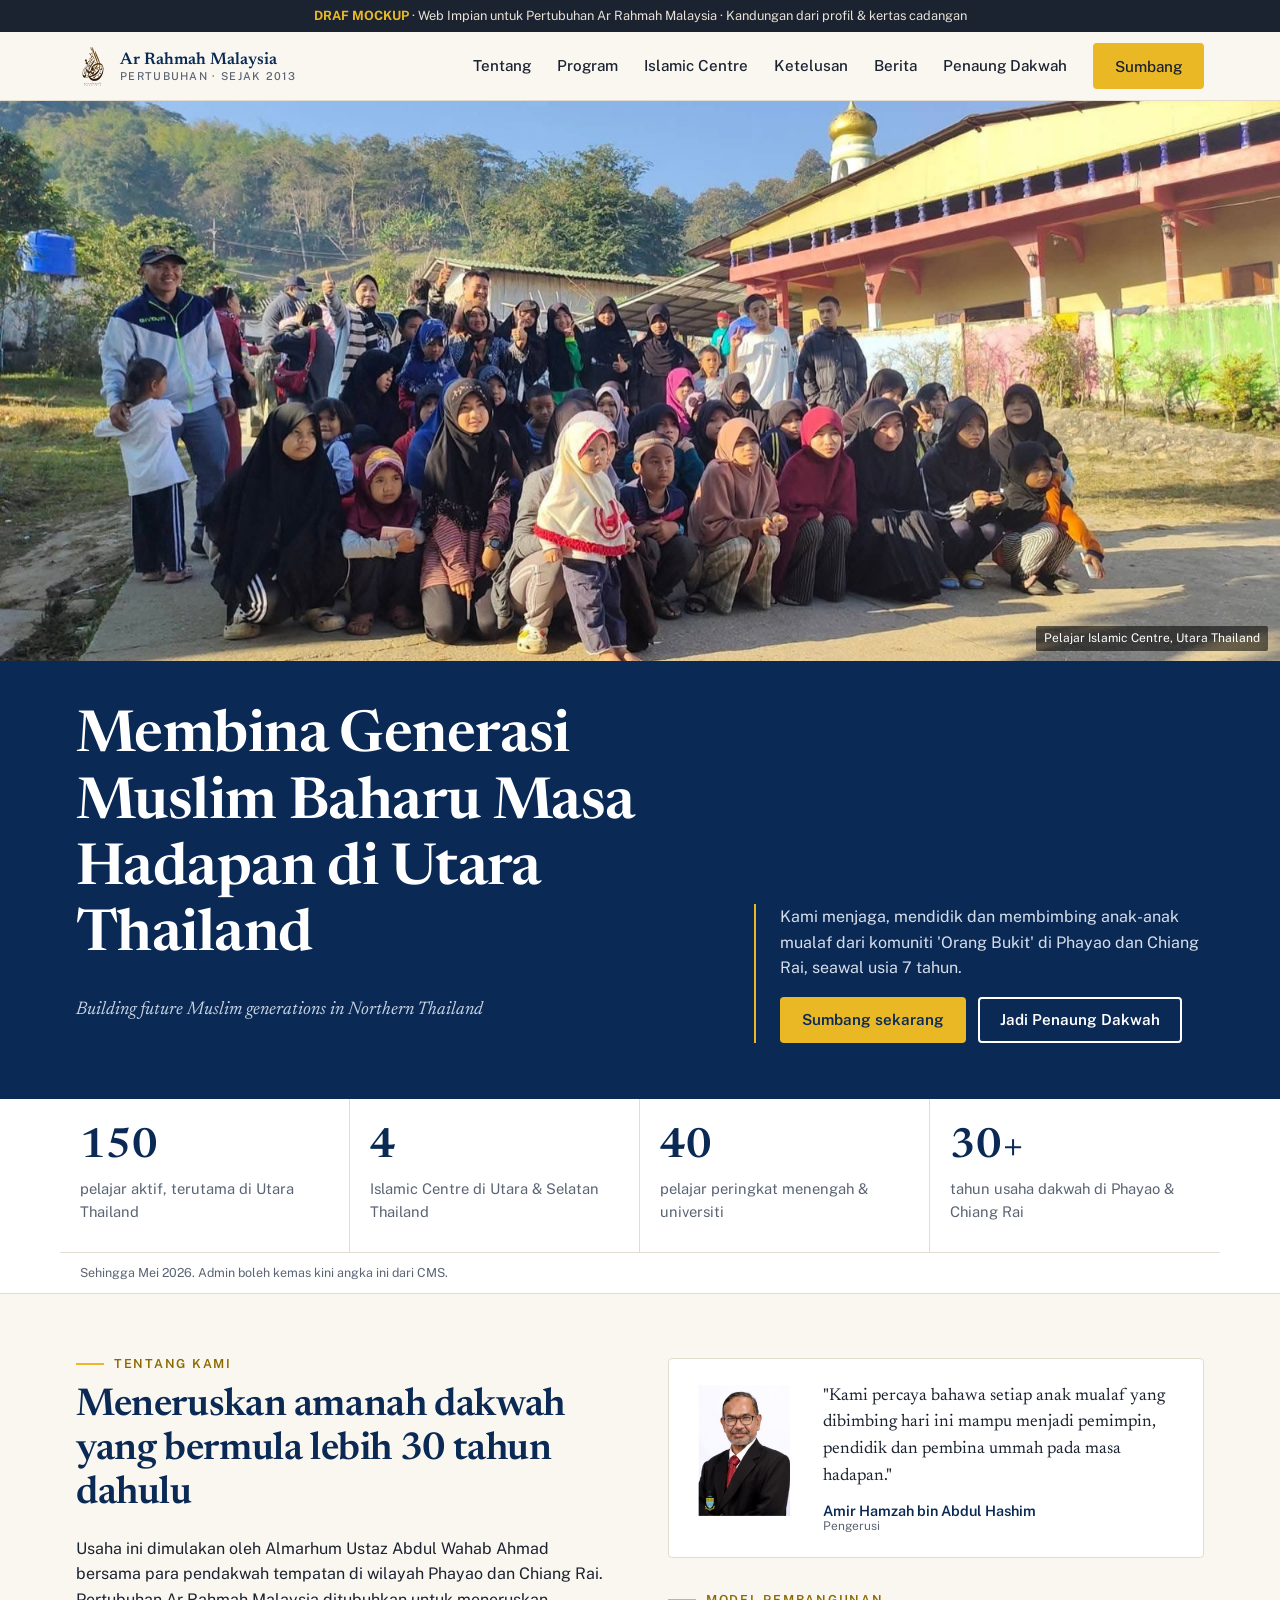
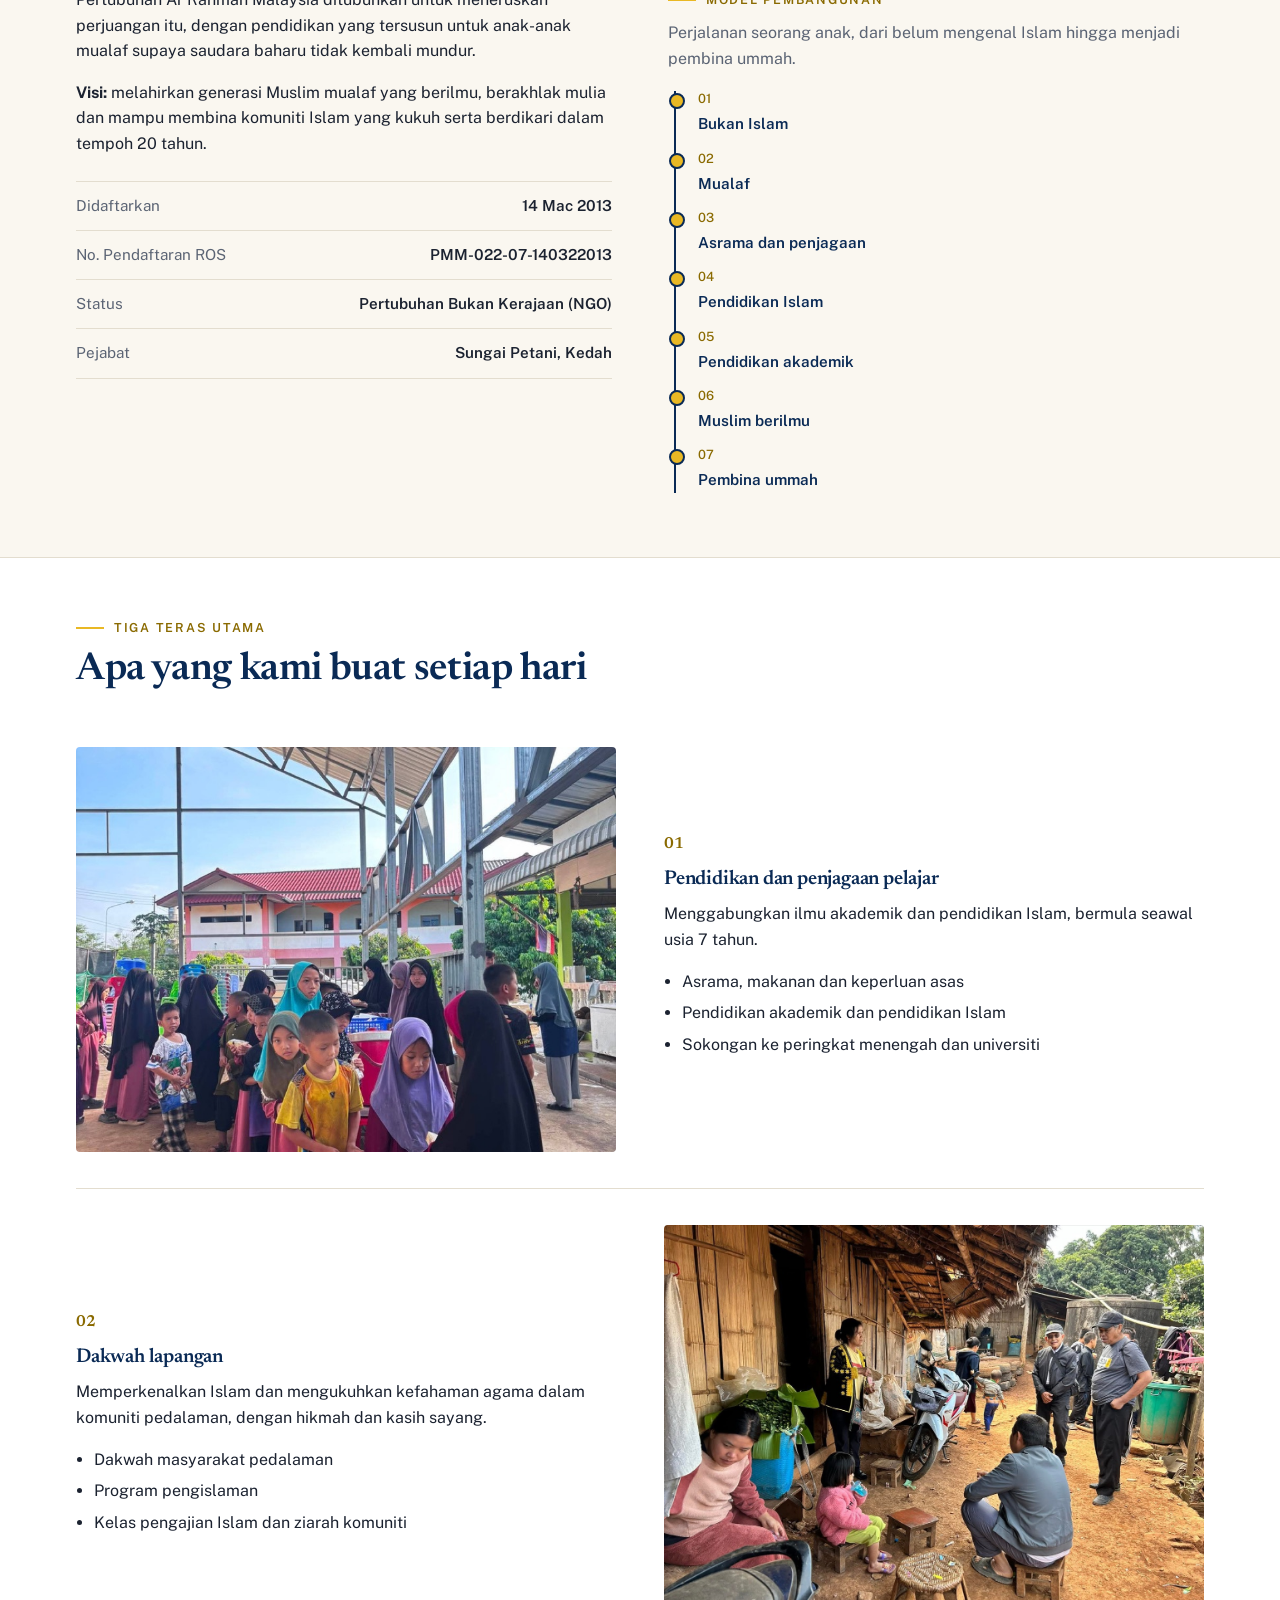
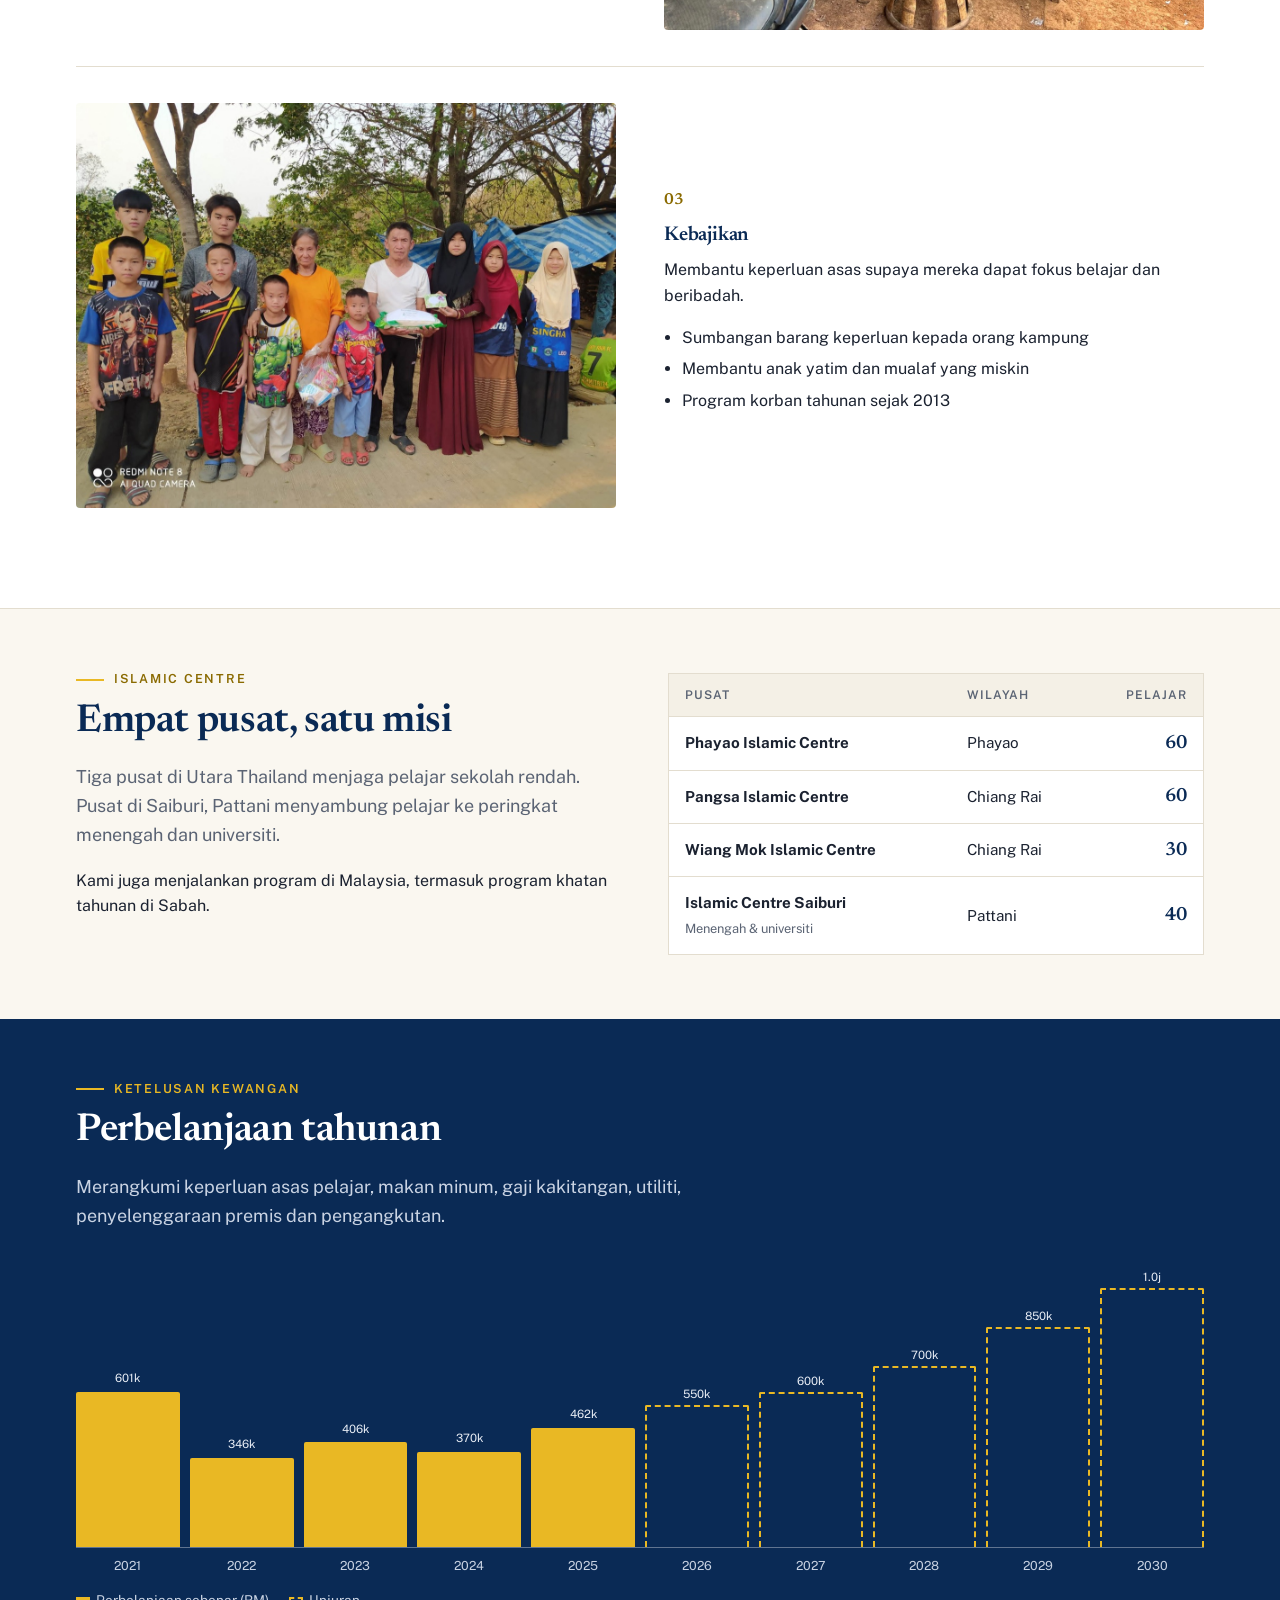
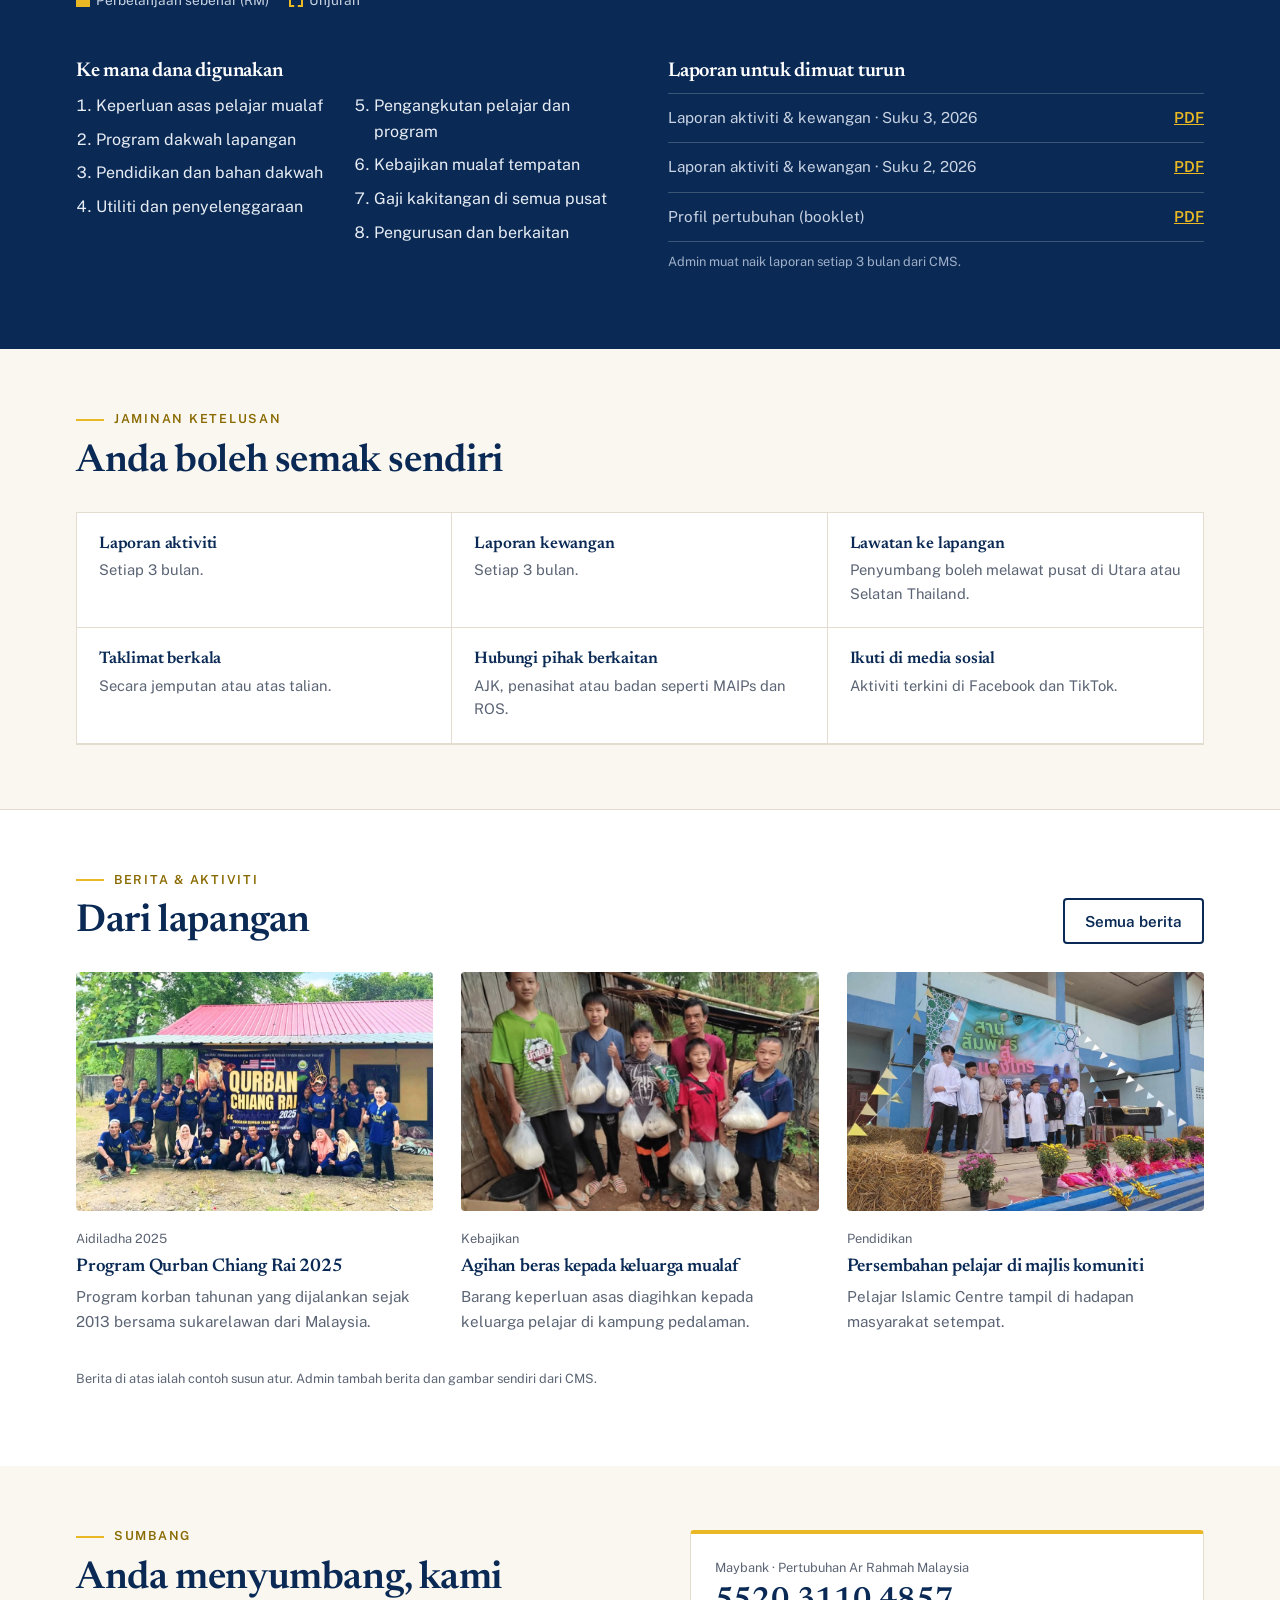
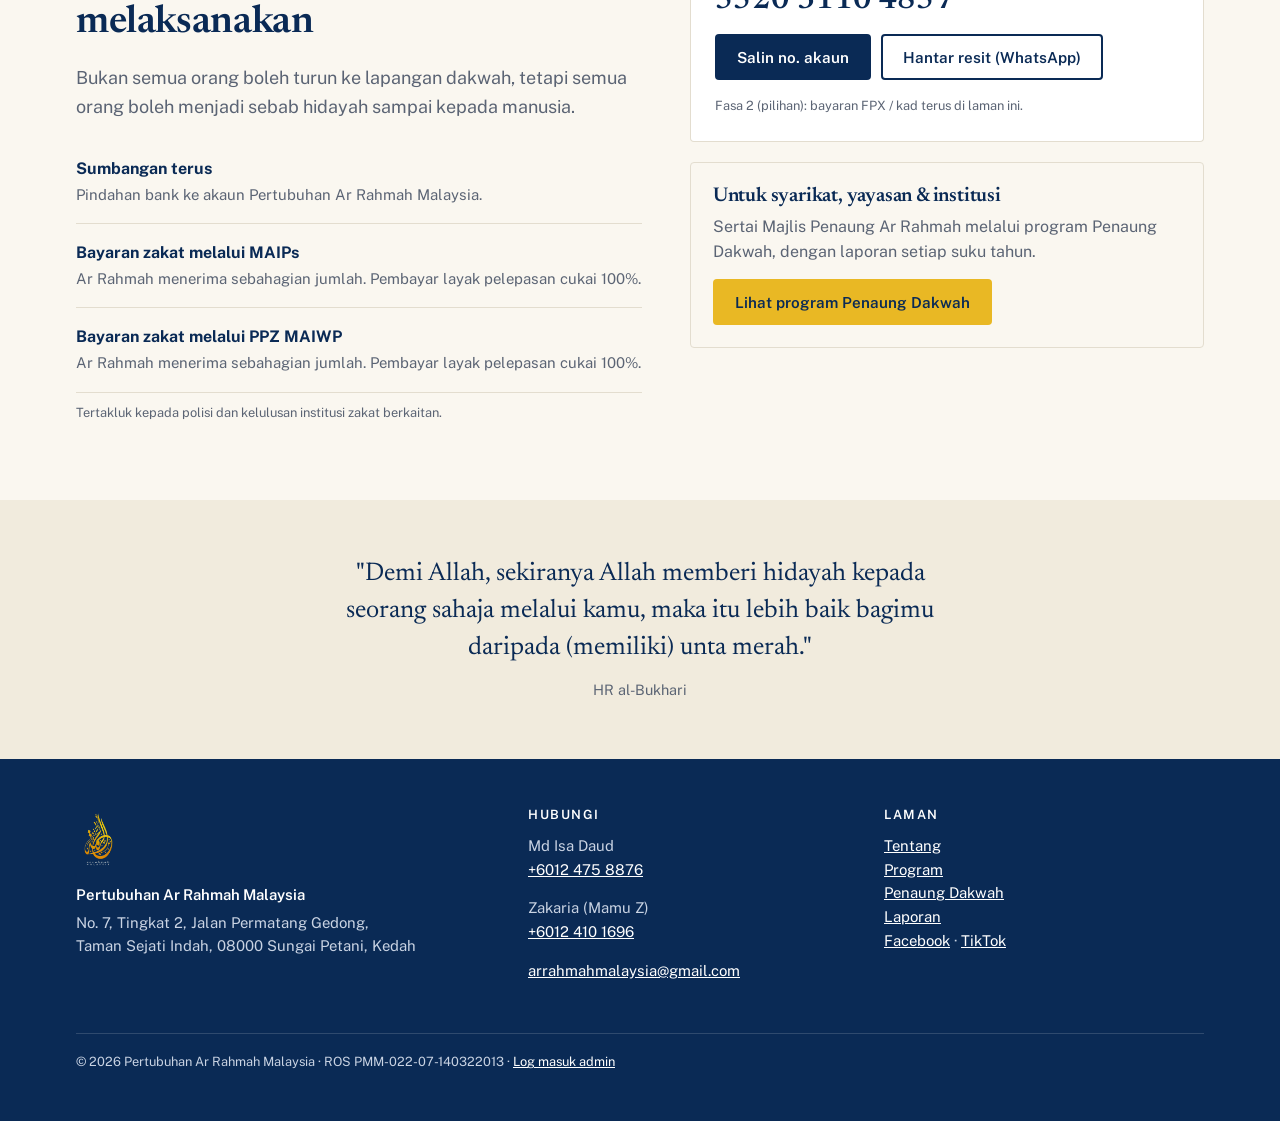
==== index.html @ 0ee7176d "Ar Rahmah Malaysia website mockup: home, Penaung Dakwah, CMS preview Co-Authored-By: Claude Opus 5.5" ====
<!doctype html>
<html lang="ms">
<head>
<meta charset="utf-8">
<meta name="viewport" content="width=device-width, initial-scale=1">
<title>Pertubuhan Ar Rahmah Malaysia</title>
<meta name="description" content="Dakwah, pendidikan dan kebajikan untuk anak-anak mualaf dan masyarakat pedalaman di Utara Thailand sejak 2013.">
<link rel="preconnect" href="https://fonts.googleapis.com">
<link rel="preconnect" href="https://fonts.gstatic.com" crossorigin>
<link href="https://fonts.googleapis.com/css2?family=Newsreader:ital,opsz,wght@0,6..72,400;0,6..72,600;1,6..72,400&family=Public+Sans:wght@400;500;600&display=swap" rel="stylesheet">
<link rel="stylesheet" href="style.css">
</head>
<body>

<div class="mock-bar"><b>DRAF MOCKUP</b> · Web Impian untuk Pertubuhan Ar Rahmah Malaysia · Kandungan dari profil & kertas cadangan</div>

<header class="site-head">
  <div class="wrap">
    <a class="brand" href="index.html">
      <img src="assets/logo.png" alt="Logo Ar Rahmah Malaysia">
      <span>Ar Rahmah Malaysia<small>Pertubuhan · Sejak 2013</small></span>
    </a>
    <button class="menu-btn" aria-expanded="false" aria-controls="nav" aria-label="Buka menu">
      <svg width="22" height="22" viewBox="0 0 24 24" fill="none" stroke="currentColor" stroke-width="2"><path d="M3 6h18M3 12h18M3 18h18"/></svg>
    </button>
    <nav class="nav" id="nav">
      <a href="#tentang">Tentang</a>
      <a href="#program">Program</a>
      <a href="#centre">Islamic Centre</a>
      <a href="#ketelusan">Ketelusan</a>
      <a href="#berita">Berita</a>
      <a href="penaung.html">Penaung Dakwah</a>
      <a class="btn btn-gold" href="#sumbang">Sumbang</a>
    </nav>
  </div>
</header>

<main>
<section class="hero">
  <figure class="hero-img" style="margin:0">
    <img src="assets/hero.jpg" alt="Pelajar dan guru di Islamic Centre Ar Rahmah, Utara Thailand">
    <figcaption>Pelajar Islamic Centre, Utara Thailand</figcaption>
  </figure>
  <div class="wrap hero-body">
    <div>
      <h1>Membina Generasi Muslim Baharu Masa Hadapan di Utara Thailand</h1>
      <p class="tag-en">Building future Muslim generations in Northern Thailand</p>
    </div>
    <div class="hero-side">
      <p>Kami menjaga, mendidik dan membimbing anak-anak mualaf dari komuniti 'Orang Bukit' di Phayao dan Chiang Rai, seawal usia 7 tahun.</p>
      <div class="actions">
        <a class="btn btn-gold" href="#sumbang">Sumbang sekarang</a>
        <a class="btn btn-line" href="penaung.html">Jadi Penaung Dakwah</a>
      </div>
    </div>
  </div>
</section>

<section class="facts" aria-label="Statistik semasa">
  <div class="wrap" style="padding:0">
    <dl>
      <div><dt>150</dt><dd>pelajar aktif, terutama di Utara Thailand</dd></div>
      <div><dt>4</dt><dd>Islamic Centre di Utara & Selatan Thailand</dd></div>
      <div><dt>40</dt><dd>pelajar peringkat menengah & universiti</dd></div>
      <div><dt>30+</dt><dd>tahun usaha dakwah di Phayao & Chiang Rai</dd></div>
    </dl>
    <p class="note">Sehingga Mei 2026. Admin boleh kemas kini angka ini dari CMS.</p>
  </div>
</section>

<section id="tentang">
  <div class="wrap two">
    <div>
      <p class="eyebrow">Tentang kami</p>
      <h2>Meneruskan amanah dakwah yang bermula lebih 30 tahun dahulu</h2>
      <p>Usaha ini dimulakan oleh Almarhum Ustaz Abdul Wahab Ahmad bersama para pendakwah tempatan di wilayah Phayao dan Chiang Rai. Pertubuhan Ar Rahmah Malaysia ditubuhkan untuk meneruskan perjuangan itu, dengan pendidikan yang tersusun untuk anak-anak mualaf supaya saudara baharu tidak kembali mundur.</p>
      <p><b>Visi:</b> melahirkan generasi Muslim mualaf yang berilmu, berakhlak mulia dan mampu membina komuniti Islam yang kukuh serta berdikari dalam tempoh 20 tahun.</p>
      <ul class="meta-list">
        <li><span>Didaftarkan</span><span>14 Mac 2013</span></li>
        <li><span>No. Pendaftaran ROS</span><span>PMM-022-07-140322013</span></li>
        <li><span>Status</span><span>Pertubuhan Bukan Kerajaan (NGO)</span></li>
        <li><span>Pejabat</span><span>Sungai Petani, Kedah</span></li>
      </ul>
    </div>
    <div>
      <div class="chair">
        <img src="assets/pengerusi.jpg" alt="Amir Hamzah bin Abdul Hashim">
        <div>
          <blockquote>"Kami percaya bahawa setiap anak mualaf yang dibimbing hari ini mampu menjadi pemimpin, pendidik dan pembina ummah pada masa hadapan."</blockquote>
          <cite>Amir Hamzah bin Abdul Hashim<small>Pengerusi</small></cite>
        </div>
      </div>
      <p class="eyebrow" style="margin-top:36px">Model pembangunan</p>
      <p style="margin:0;color:var(--muted)">Perjalanan seorang anak, dari belum mengenal Islam hingga menjadi pembina ummah.</p>
      <ol class="steps v">
        <li>Bukan Islam</li>
        <li>Mualaf</li>
        <li>Asrama dan penjagaan</li>
        <li>Pendidikan Islam</li>
        <li>Pendidikan akademik</li>
        <li>Muslim berilmu</li>
        <li>Pembina ummah</li>
      </ol>
    </div>
  </div>
</section>

<section id="program" class="pillars">
  <div class="wrap">
    <p class="eyebrow">Tiga teras utama</p>
    <h2>Apa yang kami buat setiap hari</h2>

    <div class="pillar">
      <div class="pillar-img"><img src="assets/pendidikan.jpg" alt="Pelajar beratur untuk makan di asrama" loading="lazy"></div>
      <div>
        <p class="num">01</p>
        <h3>Pendidikan dan penjagaan pelajar</h3>
        <p>Menggabungkan ilmu akademik dan pendidikan Islam, bermula seawal usia 7 tahun.</p>
        <ul><li>Asrama, makanan dan keperluan asas</li><li>Pendidikan akademik dan pendidikan Islam</li><li>Sokongan ke peringkat menengah dan universiti</li></ul>
      </div>
    </div>

    <div class="pillar">
      <div class="pillar-img"><img src="assets/dakwah.jpg" alt="Pendakwah menziarahi rumah penduduk kampung" loading="lazy"></div>
      <div>
        <p class="num">02</p>
        <h3>Dakwah lapangan</h3>
        <p>Memperkenalkan Islam dan mengukuhkan kefahaman agama dalam komuniti pedalaman, dengan hikmah dan kasih sayang.</p>
        <ul><li>Dakwah masyarakat pedalaman</li><li>Program pengislaman</li><li>Kelas pengajian Islam dan ziarah komuniti</li></ul>
      </div>
    </div>

    <div class="pillar">
      <div class="pillar-img"><img src="assets/kebajikan.jpg" alt="Agihan barang keperluan kepada keluarga mualaf" loading="lazy"></div>
      <div>
        <p class="num">03</p>
        <h3>Kebajikan</h3>
        <p>Membantu keperluan asas supaya mereka dapat fokus belajar dan beribadah.</p>
        <ul><li>Sumbangan barang keperluan kepada orang kampung</li><li>Membantu anak yatim dan mualaf yang miskin</li><li>Program korban tahunan sejak 2013</li></ul>
      </div>
    </div>
  </div>
</section>

<section id="centre">
  <div class="wrap two">
    <div>
      <p class="eyebrow">Islamic Centre</p>
      <h2>Empat pusat, satu misi</h2>
      <p class="lead">Tiga pusat di Utara Thailand menjaga pelajar sekolah rendah. Pusat di Saiburi, Pattani menyambung pelajar ke peringkat menengah dan universiti.</p>
      <p>Kami juga menjalankan program di Malaysia, termasuk program khatan tahunan di Sabah.</p>
    </div>
    <div class="tbl-wrap">
      <table class="tbl">
        <thead><tr><th>Pusat</th><th class="hide-sm">Wilayah</th><th style="text-align:right">Pelajar</th></tr></thead>
        <tbody>
          <tr><td><b>Phayao Islamic Centre</b></td><td class="hide-sm">Phayao</td><td class="n">60</td></tr>
          <tr><td><b>Pangsa Islamic Centre</b></td><td class="hide-sm">Chiang Rai</td><td class="n">60</td></tr>
          <tr><td><b>Wiang Mok Islamic Centre</b></td><td class="hide-sm">Chiang Rai</td><td class="n">30</td></tr>
          <tr><td><b>Islamic Centre Saiburi</b><br><span class="fine">Menengah & universiti</span></td><td class="hide-sm">Pattani</td><td class="n">40</td></tr>
        </tbody>
      </table>
    </div>
  </div>
</section>

<section id="ketelusan" class="spend">
  <div class="wrap">
    <p class="eyebrow">Ketelusan kewangan</p>
    <h2>Perbelanjaan tahunan</h2>
    <p class="lead">Merangkumi keperluan asas pelajar, makan minum, gaji kakitangan, utiliti, penyelenggaraan premis dan pengangkutan.</p>

    <div class="chart" role="img" aria-label="Perbelanjaan 2021 hingga 2025 dan unjuran 2026 hingga 2030">
      <div class="bar" style="height:60.2%"><span>601k</span></div>
      <div class="bar" style="height:34.6%"><span>346k</span></div>
      <div class="bar" style="height:40.6%"><span>406k</span></div>
      <div class="bar" style="height:37%"><span>370k</span></div>
      <div class="bar" style="height:46.2%"><span>462k</span></div>
      <div class="bar proj" style="height:55%"><span>550k</span></div>
      <div class="bar proj" style="height:60%"><span>600k</span></div>
      <div class="bar proj" style="height:70%"><span>700k</span></div>
      <div class="bar proj" style="height:85%"><span>850k</span></div>
      <div class="bar proj" style="height:100%"><span>1.0j</span></div>
    </div>
    <div class="years"><span>2021</span><span>2022</span><span>2023</span><span>2024</span><span>2025</span><span>2026</span><span>2027</span><span>2028</span><span>2029</span><span>2030</span></div>
    <div class="legend"><span><i></i>Perbelanjaan sebenar (RM)</span><span><i class="p"></i>Unjuran</span></div>

    <div class="two" style="margin-top:48px">
      <div>
        <h3>Ke mana dana digunakan</h3>
        <ol class="uses">
          <li>Keperluan asas pelajar mualaf</li>
          <li>Program dakwah lapangan</li>
          <li>Pendidikan dan bahan dakwah</li>
          <li>Utiliti dan penyelenggaraan</li>
          <li>Pengangkutan pelajar dan program</li>
          <li>Kebajikan mualaf tempatan</li>
          <li>Gaji kakitangan di semua pusat</li>
          <li>Pengurusan dan berkaitan</li>
        </ol>
      </div>
      <div>
        <h3>Laporan untuk dimuat turun</h3>
        <ul class="meta-list" style="border-color:rgba(255,255,255,.2);margin-top:8px">
          <li style="border-color:rgba(255,255,255,.2)"><span style="color:#C9D3E3">Laporan aktiviti & kewangan · Suku 3, 2026</span><span><a href="#" style="color:var(--gold)">PDF</a></span></li>
          <li style="border-color:rgba(255,255,255,.2)"><span style="color:#C9D3E3">Laporan aktiviti & kewangan · Suku 2, 2026</span><span><a href="#" style="color:var(--gold)">PDF</a></span></li>
          <li style="border-color:rgba(255,255,255,.2)"><span style="color:#C9D3E3">Profil pertubuhan (booklet)</span><span><a href="#" style="color:var(--gold)">PDF</a></span></li>
        </ul>
        <p class="fine" style="color:#9FB0C8;margin-top:10px">Admin muat naik laporan setiap 3 bulan dari CMS.</p>
      </div>
    </div>
  </div>
</section>

<section>
  <div class="wrap">
    <p class="eyebrow">Jaminan ketelusan</p>
    <h2>Anda boleh semak sendiri</h2>
    <div class="trust">
      <div><h3>Laporan aktiviti</h3><p>Setiap 3 bulan.</p></div>
      <div><h3>Laporan kewangan</h3><p>Setiap 3 bulan.</p></div>
      <div><h3>Lawatan ke lapangan</h3><p>Penyumbang boleh melawat pusat di Utara atau Selatan Thailand.</p></div>
      <div><h3>Taklimat berkala</h3><p>Secara jemputan atau atas talian.</p></div>
      <div><h3>Hubungi pihak berkaitan</h3><p>AJK, penasihat atau badan seperti MAIPs dan ROS.</p></div>
      <div><h3>Ikuti di media sosial</h3><p>Aktiviti terkini di Facebook dan TikTok.</p></div>
    </div>
  </div>
</section>

<section id="berita" style="background:#fff;border-top:1px solid var(--line)">
  <div class="wrap">
    <div class="head-row">
      <div><p class="eyebrow">Berita & aktiviti</p><h2 style="margin:0">Dari lapangan</h2></div>
      <a class="btn btn-line" href="#">Semua berita</a>
    </div>
    <div class="news">
      <article>
        <img src="assets/qurban.jpg" alt="Sukarelawan Program Qurban Chiang Rai 2025" loading="lazy">
        <time>Aidiladha 2025</time>
        <h3><a href="#">Program Qurban Chiang Rai 2025</a></h3>
        <p>Program korban tahunan yang dijalankan sejak 2013 bersama sukarelawan dari Malaysia.</p>
      </article>
      <article>
        <img src="assets/beras.jpg" alt="Pelajar membawa beras sumbangan" loading="lazy">
        <time>Kebajikan</time>
        <h3><a href="#">Agihan beras kepada keluarga mualaf</a></h3>
        <p>Barang keperluan asas diagihkan kepada keluarga pelajar di kampung pedalaman.</p>
      </article>
      <article>
        <img src="assets/majlis.jpg" alt="Pelajar membuat persembahan di majlis" loading="lazy">
        <time>Pendidikan</time>
        <h3><a href="#">Persembahan pelajar di majlis komuniti</a></h3>
        <p>Pelajar Islamic Centre tampil di hadapan masyarakat setempat.</p>
      </article>
    </div>
    <p class="fine" style="margin-top:20px">Berita di atas ialah contoh susun atur. Admin tambah berita dan gambar sendiri dari CMS.</p>
  </div>
</section>

<section id="sumbang">
  <div class="wrap give">
    <div>
      <p class="eyebrow">Sumbang</p>
      <h2>Anda menyumbang, kami melaksanakan</h2>
      <p class="lead">Bukan semua orang boleh turun ke lapangan dakwah, tetapi semua orang boleh menjadi sebab hidayah sampai kepada manusia.</p>
      <ul class="ways">
        <li><b>Sumbangan terus</b><span>Pindahan bank ke akaun Pertubuhan Ar Rahmah Malaysia.</span></li>
        <li><b>Bayaran zakat melalui MAIPs</b><span>Ar Rahmah menerima sebahagian jumlah. Pembayar layak pelepasan cukai 100%.</span></li>
        <li><b>Bayaran zakat melalui PPZ MAIWP</b><span>Ar Rahmah menerima sebahagian jumlah. Pembayar layak pelepasan cukai 100%.</span></li>
      </ul>
      <p class="fine" style="margin-top:10px">Tertakluk kepada polisi dan kelulusan institusi zakat berkaitan.</p>
    </div>
    <div>
      <div class="bank">
        <p class="fine" style="margin:0">Maybank · Pertubuhan Ar Rahmah Malaysia</p>
        <p class="acc" id="acc">5520 3110 4857</p>
        <div class="row">
          <button class="btn btn-navy" type="button" data-copy="552031104857">Salin no. akaun</button>
          <a class="btn btn-line" href="https://wa.me/60124758876?text=Assalamualaikum%2C%20saya%20telah%20menyumbang%20kepada%20Ar%20Rahmah%20Malaysia.">Hantar resit (WhatsApp)</a>
        </div>
        <p class="fine" style="margin:16px 0 0">Fasa 2 (pilihan): bayaran FPX / kad terus di laman ini.</p>
      </div>
      <div style="margin-top:20px;padding:22px;border:1px solid var(--line);border-radius:var(--r)">
        <h3 style="margin-bottom:6px">Untuk syarikat, yayasan & institusi</h3>
        <p style="color:var(--muted);margin-bottom:14px">Sertai Majlis Penaung Ar Rahmah melalui program Penaung Dakwah, dengan laporan setiap suku tahun.</p>
        <a class="btn btn-gold" href="penaung.html">Lihat program Penaung Dakwah</a>
      </div>
    </div>
  </div>
</section>

<section class="quote">
  <div class="wrap">
    <p>"Demi Allah, sekiranya Allah memberi hidayah kepada seorang sahaja melalui kamu, maka itu lebih baik bagimu daripada (memiliki) unta merah."</p>
    <cite>HR al-Bukhari</cite>
  </div>
</section>
</main>

<footer class="foot" id="hubungi">
  <div class="wrap">
    <div class="cols">
      <div>
        <img src="assets/logo-gold.png" alt="Ar Rahmah Malaysia">
        <p style="color:#fff;font-weight:600;margin-bottom:4px">Pertubuhan Ar Rahmah Malaysia</p>
        <p>No. 7, Tingkat 2, Jalan Permatang Gedong,<br>Taman Sejati Indah, 08000 Sungai Petani, Kedah</p>
      </div>
      <div>
        <h4>Hubungi</h4>
        <p>Md Isa Daud<br><a href="tel:+60124758876">+6012 475 8876</a></p>
        <p>Zakaria (Mamu Z)<br><a href="tel:+60124101696">+6012 410 1696</a></p>
        <p><a href="mailto:arrahmahmalaysia@gmail.com">arrahmahmalaysia@gmail.com</a></p>
      </div>
      <div>
        <h4>Laman</h4>
        <p><a href="#tentang">Tentang</a><br><a href="#program">Program</a><br><a href="penaung.html">Penaung Dakwah</a><br><a href="#ketelusan">Laporan</a><br><a href="#">Facebook</a> · <a href="#">TikTok</a></p>
      </div>
    </div>
    <div class="base">© 2026 Pertubuhan Ar Rahmah Malaysia · ROS PMM-022-07-140322013 · <a href="admin.html">Log masuk admin</a></div>
  </div>
</footer>

<div class="give-bar">
  <a class="btn btn-gold" href="#sumbang">Sumbang</a>
  <a class="btn btn-line" style="color:#fff" href="penaung.html">Penaung Dakwah</a>
</div>
<div class="toast" role="status" aria-live="polite"></div>

<script src="site.js"></script>
</body>
</html>
---- style.css ----
:root{
  --navy:#0A2A55; --navy-2:#123A6E; --ink:#1B2230; --muted:#5B6474;
  --gold:#E9B824; --gold-ink:#8A6A00; --paper:#FAF7F0; --white:#fff;
  --line:#E3DDCF; --line-2:#D2CABA; --ok:#1F7A4D; --err:#B3261E;
  --serif:"Newsreader",Georgia,serif; --sans:"Public Sans",system-ui,sans-serif;
  --r:4px; --wrap:1160px;
}
*{box-sizing:border-box}
html{scroll-behavior:smooth;-webkit-text-size-adjust:100%}
body{margin:0;background:var(--paper);color:var(--ink);font:400 16px/1.6 var(--sans)}
img{max-width:100%;display:block}
a{color:var(--navy)}
h1,h2,h3{font-family:var(--serif);font-weight:600;line-height:1.15;color:var(--navy);margin:0 0 .5em;letter-spacing:-.01em}
h1{font-size:clamp(2rem,6vw,3.6rem)}
h2{font-size:clamp(1.6rem,4vw,2.4rem)}
h3{font-size:1.25rem}
p{margin:0 0 1em}
.wrap{max-width:var(--wrap);margin:0 auto;padding:0 16px}
.eyebrow{font:600 .78rem/1 var(--sans);letter-spacing:.14em;text-transform:uppercase;color:var(--gold-ink);margin:0 0 14px;display:flex;align-items:center;gap:10px}
.eyebrow::before{content:"";width:28px;height:2px;background:var(--gold)}
.lead{font-size:1.125rem;color:var(--muted);max-width:60ch}
section{padding:64px 0}
.mock-bar{background:var(--ink);color:#E8E3D6;font-size:.8rem;text-align:center;padding:6px 16px}
.mock-bar b{color:var(--gold)}

/* buttons */
.btn{display:inline-flex;align-items:center;justify-content:center;gap:8px;min-height:46px;padding:0 20px;border-radius:var(--r);font:600 .95rem var(--sans);text-decoration:none;border:2px solid transparent;cursor:pointer;transition:background .15s,color .15s}
.btn-gold{background:var(--gold);color:var(--navy)}
.btn-gold:hover{background:#D9A913}
.btn-navy{background:var(--navy);color:#fff}
.btn-navy:hover{background:var(--navy-2)}
.btn-line{border-color:currentColor;color:var(--navy);background:transparent}
.btn-line:hover{background:rgba(10,42,85,.06)}
.btn:focus-visible,a:focus-visible,button:focus-visible,input:focus-visible,select:focus-visible,textarea:focus-visible{outline:3px solid var(--gold);outline-offset:2px}

/* header */
.site-head{position:sticky;top:0;z-index:50;background:rgba(250,247,240,.97);border-bottom:1px solid var(--line)}
.site-head .wrap{display:flex;align-items:center;justify-content:space-between;height:68px}
.brand{display:flex;align-items:center;gap:10px;text-decoration:none;color:var(--navy)}
.brand img{height:48px;width:auto}
.brand span{font:600 1.05rem/1.1 var(--serif)}
.brand small{display:block;font:500 .68rem var(--sans);letter-spacing:.12em;text-transform:uppercase;color:var(--muted)}
.nav{display:flex;align-items:center;gap:26px}
.nav a{text-decoration:none;font-weight:500;font-size:.95rem;color:var(--ink)}
.nav a:hover,.nav a[aria-current]{color:var(--navy);text-decoration:underline;text-decoration-color:var(--gold);text-decoration-thickness:2px;text-underline-offset:6px}
.menu-btn{display:none;background:none;border:1px solid var(--line-2);border-radius:var(--r);width:46px;height:46px;cursor:pointer;color:var(--navy)}
@media (max-width:920px){
  .menu-btn{display:inline-grid;place-items:center}
  .nav{display:none;position:absolute;top:68px;left:0;right:0;background:var(--paper);border-bottom:1px solid var(--line);flex-direction:column;align-items:stretch;gap:0;padding:8px 16px 16px}
  .nav.open{display:flex}
  .nav a{padding:13px 0;border-bottom:1px solid var(--line)}
  .nav .btn{margin-top:12px}
}

/* hero */
.hero{padding:0;background:var(--navy);color:#fff}
.hero-img{position:relative;aspect-ratio:16/7;min-height:260px;overflow:hidden}
.hero-img img{width:100%;height:100%;object-fit:cover;object-position:center 40%}
.hero-img figcaption{position:absolute;right:12px;bottom:10px;font-size:.75rem;background:rgba(0,0,0,.55);padding:3px 8px;border-radius:2px}
.hero-body{display:grid;grid-template-columns:1.4fr 1fr;gap:48px;padding:44px 16px 56px}
.hero h1{color:#fff}
.hero .tag-en{font-family:var(--serif);font-style:italic;color:#C9D3E3;font-size:1.15rem;margin-top:-4px}
.hero-side{border-left:2px solid var(--gold);padding-left:24px;align-self:end}
.hero-side p{color:#D6DEEA}
.hero .btn-line{color:#fff}
.hero .btn-line:hover{background:rgba(255,255,255,.08)}
.actions{display:flex;flex-wrap:wrap;gap:12px}
@media (max-width:820px){.hero-body{grid-template-columns:1fr;gap:24px;padding-top:32px}.hero-side{padding-left:16px}}

/* facts */
.facts{padding:0;background:#fff;border-bottom:1px solid var(--line)}
.facts dl{display:grid;grid-template-columns:repeat(4,1fr);margin:0}
.facts div{padding:28px 20px;border-right:1px solid var(--line)}
.facts div:last-child{border-right:0}
.facts dt{font:600 2.6rem/1 var(--serif);color:var(--navy)}
.facts dd{margin:8px 0 0;color:var(--muted);font-size:.92rem}
.facts .note{font-size:.78rem;color:var(--muted);padding:10px 20px;border-top:1px solid var(--line);margin:0}
@media (max-width:720px){.facts dl{grid-template-columns:1fr 1fr}.facts div:nth-child(2){border-right:0}.facts div:nth-child(-n+2){border-bottom:1px solid var(--line)}}

/* about */
.two{display:grid;grid-template-columns:1fr 1fr;gap:56px;align-items:start}
@media (max-width:820px){.two{grid-template-columns:1fr;gap:32px}}
.chair{display:grid;grid-template-columns:110px 1fr;gap:20px;background:#fff;border:1px solid var(--line);padding:24px;border-radius:var(--r)}
.chair img{width:110px;height:136px;object-fit:cover;object-position:top;border-radius:2px}
.chair blockquote{margin:0;font:400 1.08rem/1.55 var(--serif);color:var(--ink)}
.chair cite{display:block;margin-top:12px;font:600 .9rem var(--sans);font-style:normal;color:var(--navy)}
.chair cite small{display:block;font-weight:400;color:var(--muted)}
.meta-list{list-style:none;padding:0;margin:24px 0 0;border-top:1px solid var(--line)}
.meta-list li{display:flex;justify-content:space-between;gap:16px;padding:12px 0;border-bottom:1px solid var(--line);font-size:.95rem}
.meta-list span:first-child{color:var(--muted)}
.meta-list span:last-child{font-weight:600;text-align:right}

/* pillars */
.pillars{background:#fff;border-top:1px solid var(--line);border-bottom:1px solid var(--line)}
.pillar{display:grid;grid-template-columns:1fr 1fr;gap:48px;align-items:center;padding:36px 0;border-bottom:1px solid var(--line)}
.pillar:last-child{border-bottom:0}
.pillar:nth-child(even) .pillar-img{order:2}
.pillar-img img{width:100%;aspect-ratio:4/3;object-fit:cover;border-radius:var(--r)}
.pillar .num{font:600 1rem var(--serif);color:var(--gold-ink)}
.pillar ul{padding-left:18px;margin:0}
.pillar li{margin-bottom:6px}
@media (max-width:820px){.pillar{grid-template-columns:1fr;gap:20px}.pillar:nth-child(even) .pillar-img{order:0}}

/* centres table */
.tbl{width:100%;border-collapse:collapse;background:#fff;border:1px solid var(--line);font-size:.95rem}
.tbl th,.tbl td{text-align:left;padding:14px 16px;border-bottom:1px solid var(--line)}
.tbl th{font:600 .75rem var(--sans);letter-spacing:.08em;text-transform:uppercase;color:var(--muted);background:#F4F0E6}
.tbl td.n{font:600 1.2rem var(--serif);color:var(--navy);text-align:right}
.tbl tfoot td{font-weight:600;background:#F4F0E6}
.tbl-wrap{overflow-x:auto}
@media (max-width:560px){.tbl .hide-sm{display:none}}

/* model steps */
.steps{list-style:none;padding:0;margin:32px 0 0;display:grid;grid-template-columns:repeat(7,1fr);counter-reset:s;border-top:2px solid var(--navy)}
.steps li{counter-increment:s;padding:16px 12px 0 0;font-weight:600;color:var(--navy);font-size:.95rem;position:relative}
.steps li::before{content:counter(s,decimal-leading-zero);display:block;font:500 .8rem var(--sans);color:var(--gold-ink);margin-bottom:6px}
.steps li::after{content:"";position:absolute;top:-7px;left:0;width:12px;height:12px;background:var(--gold);border:2px solid var(--navy);border-radius:50%}
@media (max-width:820px){.steps{grid-template-columns:1fr;border-top:0;border-left:2px solid var(--navy);margin-left:6px}.steps li{padding:0 0 18px 22px}.steps li::after{top:2px;left:-7px}}

.steps.v{grid-template-columns:1fr;border-top:0;border-left:2px solid var(--navy);margin:20px 0 0 6px}
.steps.v li{padding:0 0 14px 22px}
.steps.v li:last-child{padding-bottom:0}
.steps.v li::after{top:2px;left:-7px}

/* spending chart */
.spend{background:var(--navy);color:#fff}
.spend h2,.spend h3{color:#fff}
.spend .lead{color:#C9D3E3}
.spend .eyebrow{color:var(--gold)}
.chart{display:grid;grid-template-columns:repeat(10,1fr);align-items:end;gap:10px;height:290px;margin-top:28px;border-bottom:1px solid rgba(255,255,255,.35);padding-top:30px}
.bar{position:relative;background:var(--gold);border-radius:2px 2px 0 0;min-height:4px}
.bar.proj{background:transparent;border:2px dashed var(--gold);border-bottom:0}
.bar span{position:absolute;bottom:100%;left:50%;transform:translateX(-50%);font-size:.72rem;white-space:nowrap;padding-bottom:4px;color:#E8EDF5}
.years{display:grid;grid-template-columns:repeat(10,1fr);gap:10px;font-size:.78rem;color:#C9D3E3;padding-top:8px;text-align:center}
.legend{display:flex;gap:20px;font-size:.85rem;color:#C9D3E3;margin-top:14px;flex-wrap:wrap}
.legend i{display:inline-block;width:14px;height:10px;background:var(--gold);margin-right:6px;vertical-align:middle}
.legend i.p{background:none;border:2px dashed var(--gold)}
.uses{columns:2;gap:40px;padding-left:20px;margin:0;color:#E8EDF5}
.uses li{margin-bottom:8px;break-inside:avoid}
@media (max-width:640px){.chart{gap:5px;height:220px}.years{gap:5px;font-size:.68rem}.bar span{display:none}.uses{columns:1}}

/* trust */
.trust{display:grid;grid-template-columns:repeat(3,1fr);gap:0;border:1px solid var(--line);background:#fff;margin-top:28px}
.trust div{padding:22px;border-right:1px solid var(--line);border-bottom:1px solid var(--line)}
.trust div:nth-child(3n){border-right:0}
.trust h3{font-size:1.05rem;margin-bottom:4px}
.trust p{margin:0;color:var(--muted);font-size:.92rem}
@media (max-width:760px){.trust{grid-template-columns:1fr}.trust div{border-right:0}}

/* news */
.news{display:grid;grid-template-columns:repeat(3,1fr);gap:28px;margin-top:28px}
.news article img{aspect-ratio:3/2;object-fit:cover;width:100%;border-radius:var(--r);margin-bottom:14px}
.news time{font-size:.8rem;color:var(--muted)}
.news h3{margin:6px 0 8px;font-size:1.15rem}
.news h3 a{text-decoration:none;color:var(--navy)}
.news h3 a:hover{text-decoration:underline}
.news p{color:var(--muted);font-size:.95rem}
.head-row{display:flex;justify-content:space-between;align-items:end;gap:16px;flex-wrap:wrap}
@media (max-width:820px){.news{grid-template-columns:1fr}}

/* donate */
.give{display:grid;grid-template-columns:1.1fr 1fr;gap:48px}
.bank{background:#fff;border:1px solid var(--line);border-top:4px solid var(--gold);padding:24px;border-radius:var(--r)}
.bank .acc{font:600 1.9rem/1.1 var(--serif);color:var(--navy);letter-spacing:.02em;margin:6px 0 4px}
.bank .row{display:flex;gap:10px;flex-wrap:wrap;margin-top:16px}
.ways{list-style:none;padding:0;margin:0}
.ways li{padding:16px 0;border-bottom:1px solid var(--line)}
.ways b{display:block;color:var(--navy)}
.ways span{color:var(--muted);font-size:.93rem}
.fine{font-size:.8rem;color:var(--muted)}
@media (max-width:820px){.give{grid-template-columns:1fr;gap:28px}}

/* quote band */
.quote{background:#F1EBDD;text-align:center;padding:56px 0}
.quote p{font:400 clamp(1.2rem,3vw,1.6rem)/1.45 var(--serif);color:var(--navy);max-width:42ch;margin:0 auto 10px}
.quote cite{font-style:normal;color:var(--muted);font-size:.9rem}

/* footer */
.foot{background:var(--navy);color:#C9D3E3;padding:48px 0 96px;font-size:.93rem}
.foot .cols{display:grid;grid-template-columns:1.3fr 1fr 1fr;gap:36px}
.foot h4{color:#fff;font:600 .8rem var(--sans);letter-spacing:.12em;text-transform:uppercase;margin:0 0 12px}
.foot a{color:#fff}
.foot img{height:64px;width:auto;margin-bottom:12px}
.foot .base{border-top:1px solid rgba(255,255,255,.15);margin-top:36px;padding-top:18px;font-size:.8rem}
@media (max-width:760px){.foot .cols{grid-template-columns:1fr}}
@media (min-width:921px){.foot{padding-bottom:48px}}

/* sticky give bar mobile */
.give-bar{position:fixed;left:0;right:0;bottom:0;z-index:40;background:var(--navy);padding:10px 16px;display:none;gap:10px;border-top:2px solid var(--gold)}
.give-bar .btn{flex:1}
@media (max-width:920px){.give-bar{display:flex}}

/* forms */
.form{display:grid;gap:16px}
.form .grid2{display:grid;grid-template-columns:1fr 1fr;gap:16px}
@media (max-width:640px){.form .grid2{grid-template-columns:1fr}}
label{display:block;font-weight:600;font-size:.9rem;margin-bottom:6px;color:var(--ink)}
input,select,textarea{width:100%;min-height:46px;font:400 16px var(--sans);padding:10px 12px;border:1px solid var(--line-2);border-radius:var(--r);background:#fff;color:var(--ink)}
textarea{min-height:110px;resize:vertical}
.err{color:var(--err);font-size:.85rem;margin-top:4px;display:none}
.invalid input,.invalid select{border-color:var(--err)}
.invalid .err{display:block}
.done{display:none;background:#EAF4EE;border:1px solid #B9DCC7;color:var(--ok);padding:18px;border-radius:var(--r)}
.done.show{display:block}

.toast{position:fixed;left:50%;bottom:84px;transform:translateX(-50%);background:var(--ink);color:#fff;padding:10px 16px;border-radius:var(--r);font-size:.9rem;opacity:0;pointer-events:none;transition:opacity .2s;z-index:60}
.toast.show{opacity:1}
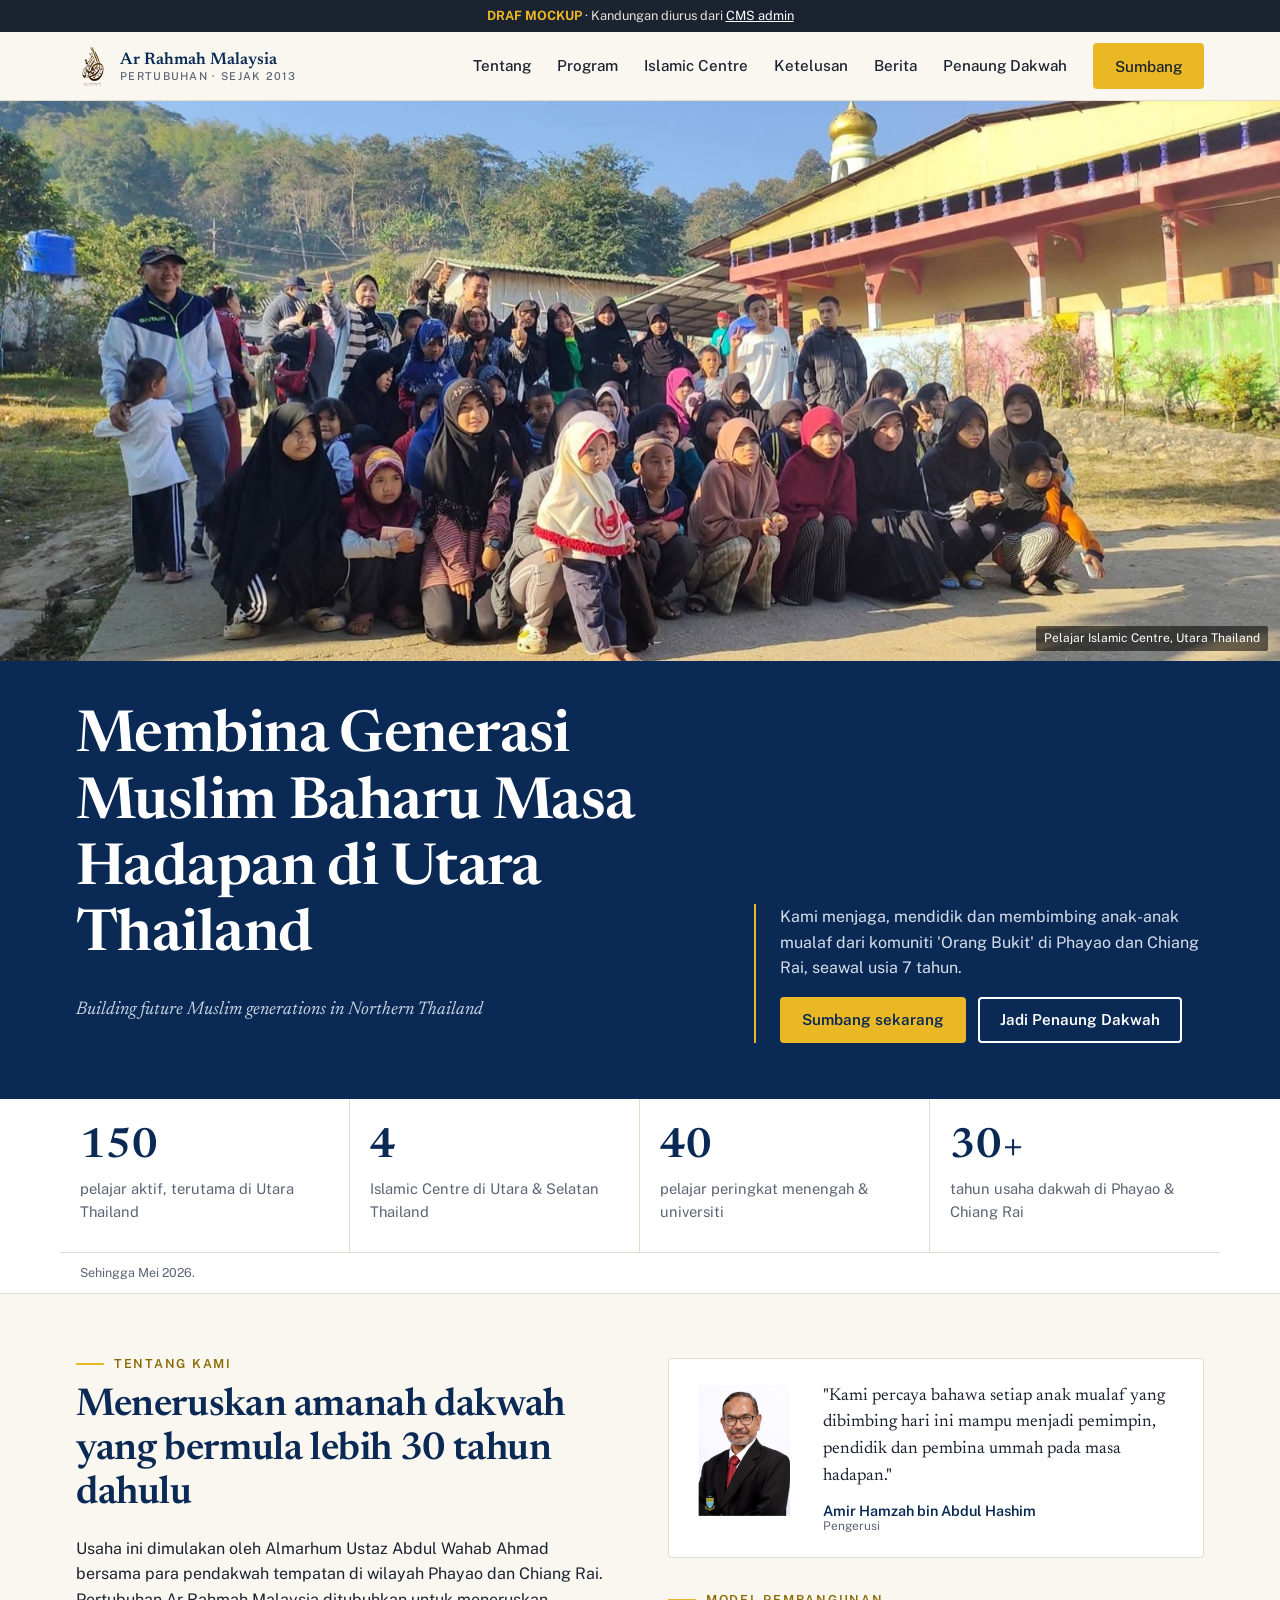
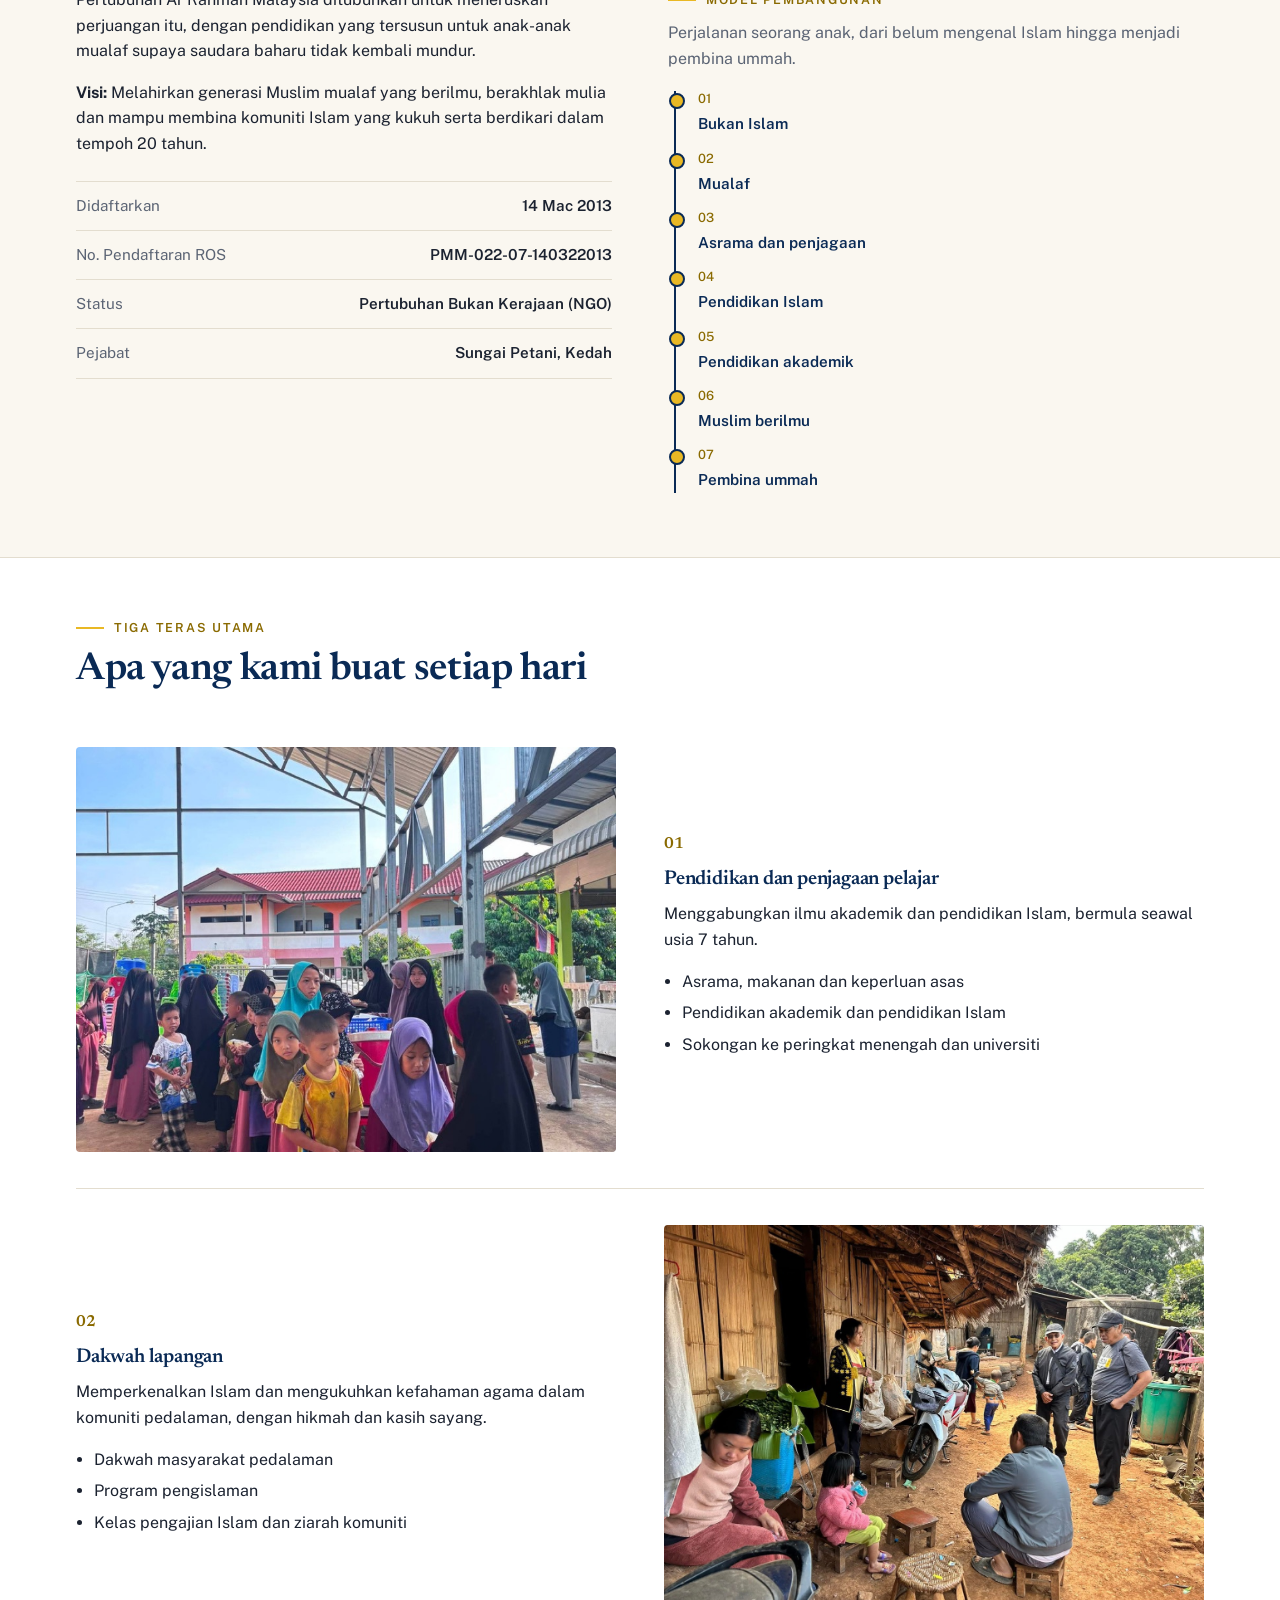
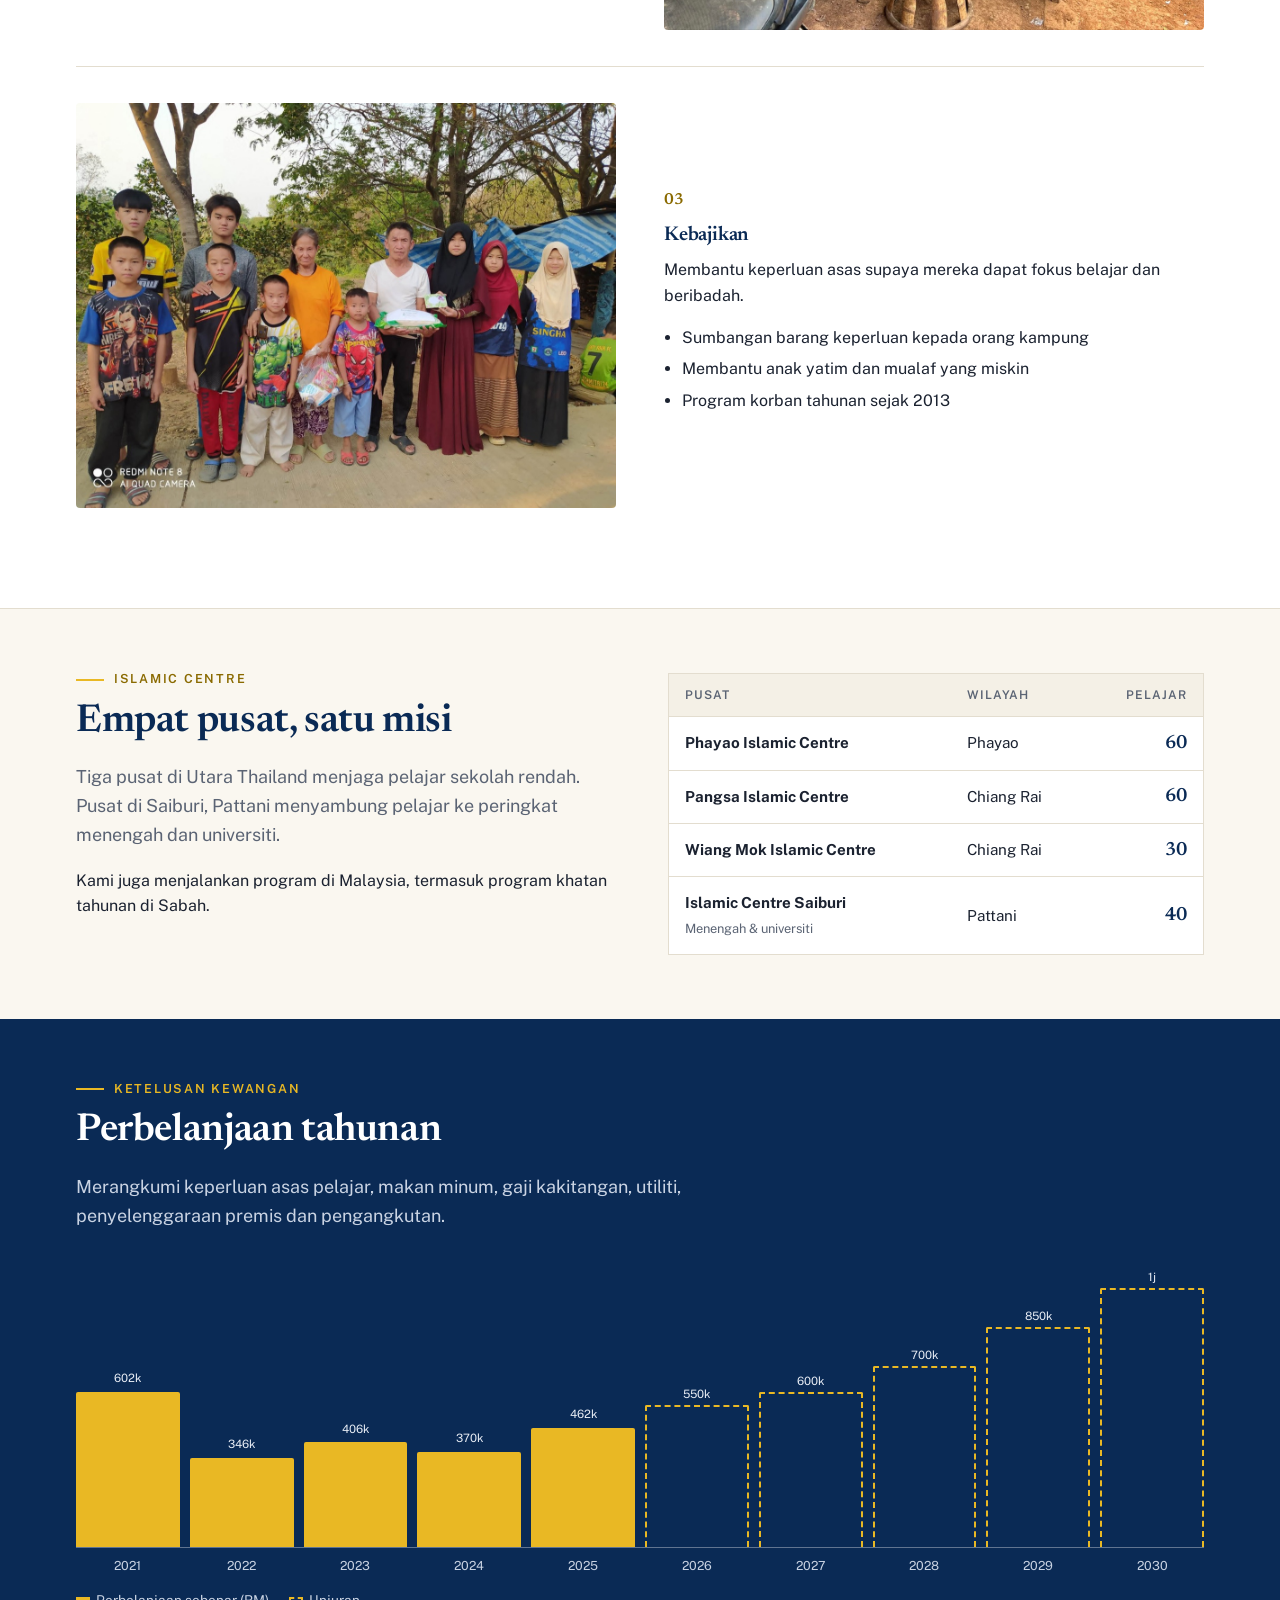
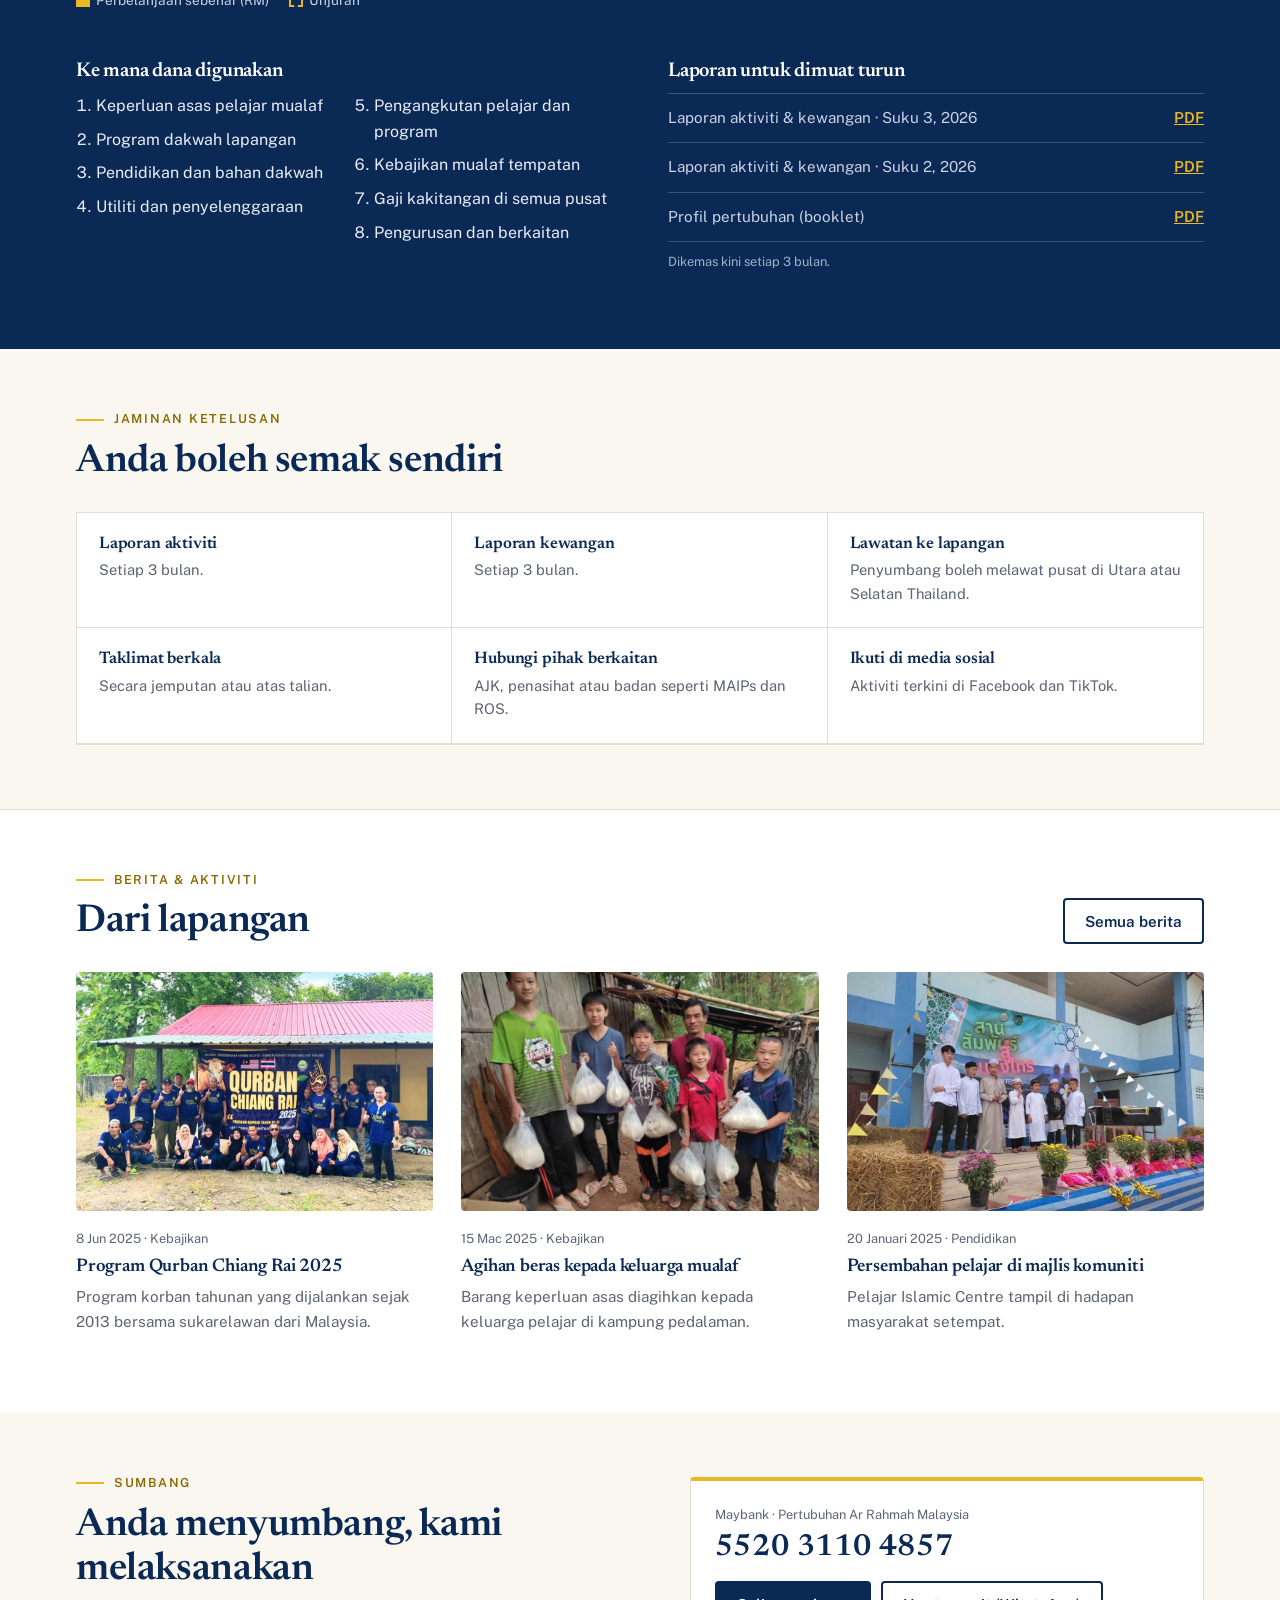
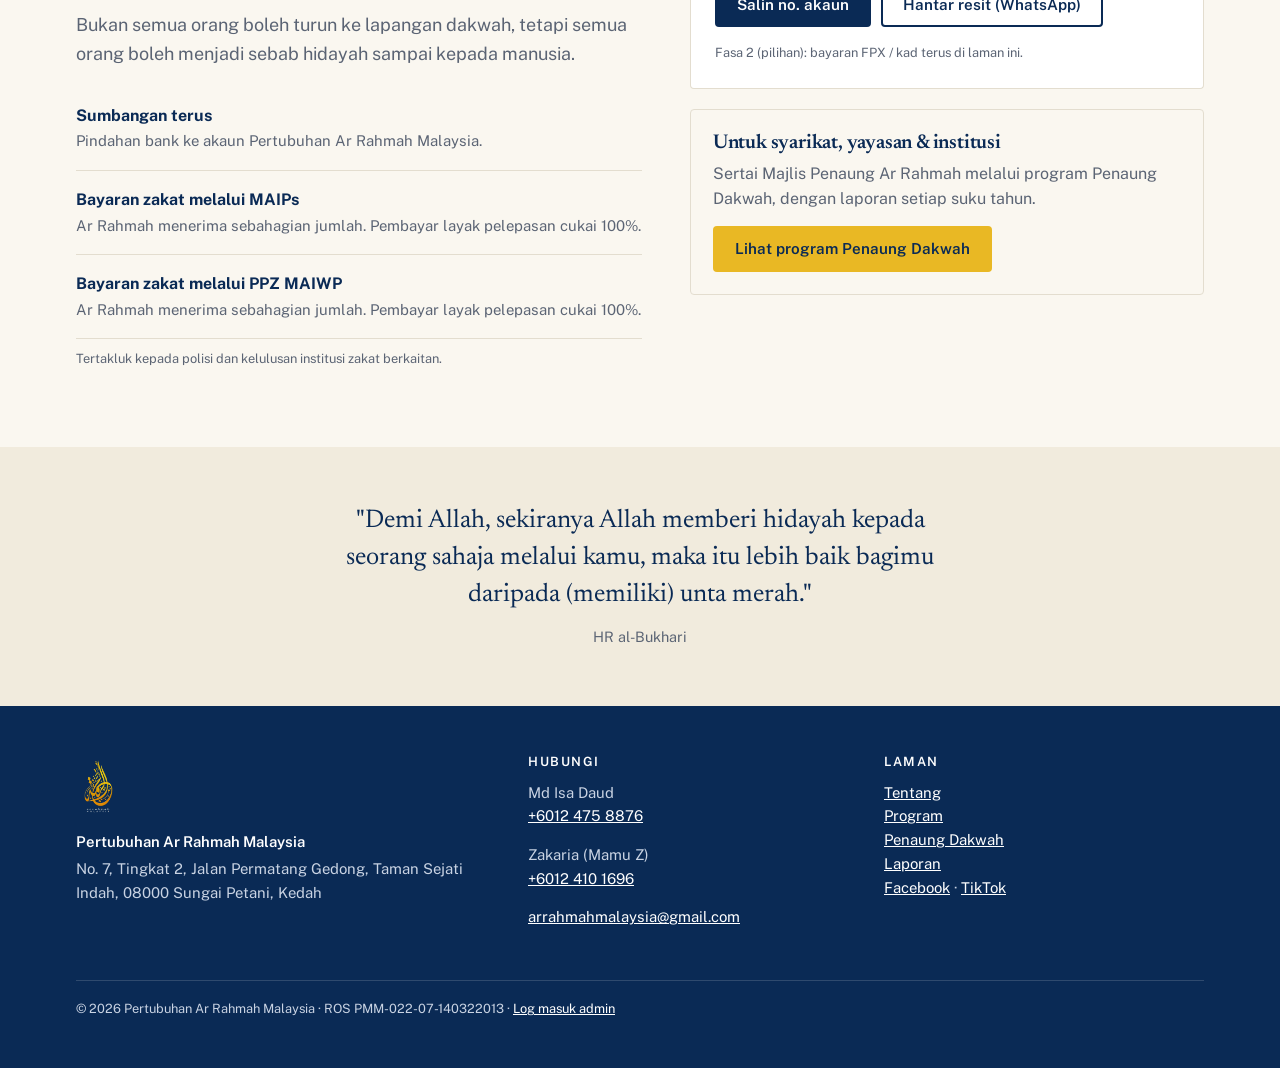
==== commit 2696891c: "Turn admin into a working static CMS - Content (homepage, stats, spending, centres, news, reports, t" ====
--- a/index.html
+++ b/index.html
@@ -12,7 +12,7 @@
 </head>
 <body>
 
-<div class="mock-bar"><b>DRAF MOCKUP</b> · Web Impian untuk Pertubuhan Ar Rahmah Malaysia · Kandungan dari profil & kertas cadangan</div>
+<div class="mock-bar"><b>DRAF MOCKUP</b> · Kandungan diurus dari <a href="admin.html" style="color:#fff">CMS admin</a></div>
 
 <header class="site-head">
   <div class="wrap">
@@ -28,7 +28,7 @@
       <a href="#program">Program</a>
       <a href="#centre">Islamic Centre</a>
       <a href="#ketelusan">Ketelusan</a>
-      <a href="#berita">Berita</a>
+      <a href="berita.html">Berita</a>
       <a href="penaung.html">Penaung Dakwah</a>
       <a class="btn btn-gold" href="#sumbang">Sumbang</a>
     </nav>
@@ -38,16 +38,16 @@
 <main>
 <section class="hero">
   <figure class="hero-img" style="margin:0">
-    <img src="assets/hero.jpg" alt="Pelajar dan guru di Islamic Centre Ar Rahmah, Utara Thailand">
+    <img src="assets/hero.jpg" data-src="site.hero_image" alt="Pelajar dan guru di Islamic Centre Ar Rahmah, Utara Thailand">
     <figcaption>Pelajar Islamic Centre, Utara Thailand</figcaption>
   </figure>
   <div class="wrap hero-body">
     <div>
-      <h1>Membina Generasi Muslim Baharu Masa Hadapan di Utara Thailand</h1>
-      <p class="tag-en">Building future Muslim generations in Northern Thailand</p>
+      <h1 data-t="site.hero_title">Membina Generasi Muslim Baharu Masa Hadapan di Utara Thailand</h1>
+      <p class="tag-en" data-t="site.tagline_en">Building future Muslim generations in Northern Thailand</p>
     </div>
     <div class="hero-side">
-      <p>Kami menjaga, mendidik dan membimbing anak-anak mualaf dari komuniti 'Orang Bukit' di Phayao dan Chiang Rai, seawal usia 7 tahun.</p>
+      <p data-t="site.hero_text">Kami menjaga, mendidik dan membimbing anak-anak mualaf dari komuniti 'Orang Bukit' di Phayao dan Chiang Rai, seawal usia 7 tahun.</p>
       <div class="actions">
         <a class="btn btn-gold" href="#sumbang">Sumbang sekarang</a>
         <a class="btn btn-line" href="penaung.html">Jadi Penaung Dakwah</a>
@@ -59,12 +59,12 @@
 <section class="facts" aria-label="Statistik semasa">
   <div class="wrap" style="padding:0">
     <dl>
-      <div><dt>150</dt><dd>pelajar aktif, terutama di Utara Thailand</dd></div>
-      <div><dt>4</dt><dd>Islamic Centre di Utara & Selatan Thailand</dd></div>
-      <div><dt>40</dt><dd>pelajar peringkat menengah & universiti</dd></div>
-      <div><dt>30+</dt><dd>tahun usaha dakwah di Phayao & Chiang Rai</dd></div>
+      <div><dt data-t="stats.students">150</dt><dd>pelajar aktif, terutama di Utara Thailand</dd></div>
+      <div><dt data-t="stats.centres">4</dt><dd>Islamic Centre di Utara & Selatan Thailand</dd></div>
+      <div><dt data-t="stats.uni">40</dt><dd>pelajar peringkat menengah & universiti</dd></div>
+      <div><dt data-t="stats.years">30+</dt><dd>tahun usaha dakwah di Phayao & Chiang Rai</dd></div>
     </dl>
-    <p class="note">Sehingga Mei 2026. Admin boleh kemas kini angka ini dari CMS.</p>
+    <p class="note">Sehingga <span data-t="stats.asof">Mei 2026</span>.</p>
   </div>
 </section>
 
@@ -72,22 +72,22 @@
   <div class="wrap two">
     <div>
       <p class="eyebrow">Tentang kami</p>
-      <h2>Meneruskan amanah dakwah yang bermula lebih 30 tahun dahulu</h2>
-      <p>Usaha ini dimulakan oleh Almarhum Ustaz Abdul Wahab Ahmad bersama para pendakwah tempatan di wilayah Phayao dan Chiang Rai. Pertubuhan Ar Rahmah Malaysia ditubuhkan untuk meneruskan perjuangan itu, dengan pendidikan yang tersusun untuk anak-anak mualaf supaya saudara baharu tidak kembali mundur.</p>
-      <p><b>Visi:</b> melahirkan generasi Muslim mualaf yang berilmu, berakhlak mulia dan mampu membina komuniti Islam yang kukuh serta berdikari dalam tempoh 20 tahun.</p>
+      <h2 data-t="site.about_title">Meneruskan amanah dakwah yang bermula lebih 30 tahun dahulu</h2>
+      <p data-t="site.about_text">Usaha ini dimulakan oleh Almarhum Ustaz Abdul Wahab Ahmad bersama para pendakwah tempatan di wilayah Phayao dan Chiang Rai. Pertubuhan Ar Rahmah Malaysia ditubuhkan untuk meneruskan perjuangan itu, dengan pendidikan yang tersusun untuk anak-anak mualaf supaya saudara baharu tidak kembali mundur.</p>
+      <p><b>Visi:</b> <span data-t="site.visi">Melahirkan generasi Muslim mualaf yang berilmu, berakhlak mulia dan mampu membina komuniti Islam yang kukuh serta berdikari dalam tempoh 20 tahun.</span></p>
       <ul class="meta-list">
-        <li><span>Didaftarkan</span><span>14 Mac 2013</span></li>
-        <li><span>No. Pendaftaran ROS</span><span>PMM-022-07-140322013</span></li>
+        <li><span>Didaftarkan</span><span data-t="site.founded">14 Mac 2013</span></li>
+        <li><span>No. Pendaftaran ROS</span><span data-t="site.ros">PMM-022-07-140322013</span></li>
         <li><span>Status</span><span>Pertubuhan Bukan Kerajaan (NGO)</span></li>
-        <li><span>Pejabat</span><span>Sungai Petani, Kedah</span></li>
+        <li><span>Pejabat</span><span data-t="site.office">Sungai Petani, Kedah</span></li>
       </ul>
     </div>
     <div>
       <div class="chair">
         <img src="assets/pengerusi.jpg" alt="Amir Hamzah bin Abdul Hashim">
         <div>
-          <blockquote>"Kami percaya bahawa setiap anak mualaf yang dibimbing hari ini mampu menjadi pemimpin, pendidik dan pembina ummah pada masa hadapan."</blockquote>
-          <cite>Amir Hamzah bin Abdul Hashim<small>Pengerusi</small></cite>
+          <blockquote>"<span data-t="site.chair_quote">Kami percaya bahawa setiap anak mualaf yang dibimbing hari ini mampu menjadi pemimpin, pendidik dan pembina ummah pada masa hadapan.</span>"</blockquote>
+          <cite><span data-t="site.chair_name">Amir Hamzah bin Abdul Hashim</span><small data-t="site.chair_role">Pengerusi</small></cite>
         </div>
       </div>
       <p class="eyebrow" style="margin-top:36px">Model pembangunan</p>
@@ -153,12 +153,7 @@
     <div class="tbl-wrap">
       <table class="tbl">
         <thead><tr><th>Pusat</th><th class="hide-sm">Wilayah</th><th style="text-align:right">Pelajar</th></tr></thead>
-        <tbody>
-          <tr><td><b>Phayao Islamic Centre</b></td><td class="hide-sm">Phayao</td><td class="n">60</td></tr>
-          <tr><td><b>Pangsa Islamic Centre</b></td><td class="hide-sm">Chiang Rai</td><td class="n">60</td></tr>
-          <tr><td><b>Wiang Mok Islamic Centre</b></td><td class="hide-sm">Chiang Rai</td><td class="n">30</td></tr>
-          <tr><td><b>Islamic Centre Saiburi</b><br><span class="fine">Menengah & universiti</span></td><td class="hide-sm">Pattani</td><td class="n">40</td></tr>
-        </tbody>
+        <tbody id="centres-body"></tbody>
       </table>
     </div>
   </div>
@@ -170,19 +165,8 @@
     <h2>Perbelanjaan tahunan</h2>
     <p class="lead">Merangkumi keperluan asas pelajar, makan minum, gaji kakitangan, utiliti, penyelenggaraan premis dan pengangkutan.</p>
 
-    <div class="chart" role="img" aria-label="Perbelanjaan 2021 hingga 2025 dan unjuran 2026 hingga 2030">
-      <div class="bar" style="height:60.2%"><span>601k</span></div>
-      <div class="bar" style="height:34.6%"><span>346k</span></div>
-      <div class="bar" style="height:40.6%"><span>406k</span></div>
-      <div class="bar" style="height:37%"><span>370k</span></div>
-      <div class="bar" style="height:46.2%"><span>462k</span></div>
-      <div class="bar proj" style="height:55%"><span>550k</span></div>
-      <div class="bar proj" style="height:60%"><span>600k</span></div>
-      <div class="bar proj" style="height:70%"><span>700k</span></div>
-      <div class="bar proj" style="height:85%"><span>850k</span></div>
-      <div class="bar proj" style="height:100%"><span>1.0j</span></div>
-    </div>
-    <div class="years"><span>2021</span><span>2022</span><span>2023</span><span>2024</span><span>2025</span><span>2026</span><span>2027</span><span>2028</span><span>2029</span><span>2030</span></div>
+    <div class="chart" role="img" aria-label="Perbelanjaan 2021 hingga 2025 dan unjuran 2026 hingga 2030" id="chart"></div>
+    <div class="years" id="years"></div>
     <div class="legend"><span><i></i>Perbelanjaan sebenar (RM)</span><span><i class="p"></i>Unjuran</span></div>
 
     <div class="two" style="margin-top:48px">
@@ -201,12 +185,8 @@
       </div>
       <div>
         <h3>Laporan untuk dimuat turun</h3>
-        <ul class="meta-list" style="border-color:rgba(255,255,255,.2);margin-top:8px">
-          <li style="border-color:rgba(255,255,255,.2)"><span style="color:#C9D3E3">Laporan aktiviti & kewangan · Suku 3, 2026</span><span><a href="#" style="color:var(--gold)">PDF</a></span></li>
-          <li style="border-color:rgba(255,255,255,.2)"><span style="color:#C9D3E3">Laporan aktiviti & kewangan · Suku 2, 2026</span><span><a href="#" style="color:var(--gold)">PDF</a></span></li>
-          <li style="border-color:rgba(255,255,255,.2)"><span style="color:#C9D3E3">Profil pertubuhan (booklet)</span><span><a href="#" style="color:var(--gold)">PDF</a></span></li>
-        </ul>
-        <p class="fine" style="color:#9FB0C8;margin-top:10px">Admin muat naik laporan setiap 3 bulan dari CMS.</p>
+        <ul class="meta-list rep-list" id="reports"></ul>
+        <p class="fine" style="color:#9FB0C8;margin-top:10px">Dikemas kini setiap 3 bulan.</p>
       </div>
     </div>
   </div>
@@ -231,29 +211,9 @@
   <div class="wrap">
     <div class="head-row">
       <div><p class="eyebrow">Berita & aktiviti</p><h2 style="margin:0">Dari lapangan</h2></div>
-      <a class="btn btn-line" href="#">Semua berita</a>
-    </div>
-    <div class="news">
-      <article>
-        <img src="assets/qurban.jpg" alt="Sukarelawan Program Qurban Chiang Rai 2025" loading="lazy">
-        <time>Aidiladha 2025</time>
-        <h3><a href="#">Program Qurban Chiang Rai 2025</a></h3>
-        <p>Program korban tahunan yang dijalankan sejak 2013 bersama sukarelawan dari Malaysia.</p>
-      </article>
-      <article>
-        <img src="assets/beras.jpg" alt="Pelajar membawa beras sumbangan" loading="lazy">
-        <time>Kebajikan</time>
-        <h3><a href="#">Agihan beras kepada keluarga mualaf</a></h3>
-        <p>Barang keperluan asas diagihkan kepada keluarga pelajar di kampung pedalaman.</p>
-      </article>
-      <article>
-        <img src="assets/majlis.jpg" alt="Pelajar membuat persembahan di majlis" loading="lazy">
-        <time>Pendidikan</time>
-        <h3><a href="#">Persembahan pelajar di majlis komuniti</a></h3>
-        <p>Pelajar Islamic Centre tampil di hadapan masyarakat setempat.</p>
-      </article>
-    </div>
-    <p class="fine" style="margin-top:20px">Berita di atas ialah contoh susun atur. Admin tambah berita dan gambar sendiri dari CMS.</p>
+      <a class="btn btn-line" href="berita.html">Semua berita</a>
+    </div>
+    <div class="news" id="news" data-limit="3"></div>
   </div>
 </section>
 
@@ -272,11 +232,11 @@
     </div>
     <div>
       <div class="bank">
-        <p class="fine" style="margin:0">Maybank · Pertubuhan Ar Rahmah Malaysia</p>
-        <p class="acc" id="acc">5520 3110 4857</p>
+        <p class="fine" style="margin:0"><span data-t="site.bank_name">Maybank</span> · <span data-t="site.bank_holder">Pertubuhan Ar Rahmah Malaysia</span></p>
+        <p class="acc" id="acc" data-t="site.bank_acc">5520 3110 4857</p>
         <div class="row">
-          <button class="btn btn-navy" type="button" data-copy="552031104857">Salin no. akaun</button>
-          <a class="btn btn-line" href="https://wa.me/60124758876?text=Assalamualaikum%2C%20saya%20telah%20menyumbang%20kepada%20Ar%20Rahmah%20Malaysia.">Hantar resit (WhatsApp)</a>
+          <button class="btn btn-navy" type="button" data-copy="552031104857" data-acc>Salin no. akaun</button>
+          <a class="btn btn-line" data-wa href="https://wa.me/60124758876">Hantar resit (WhatsApp)</a>
         </div>
         <p class="fine" style="margin:16px 0 0">Fasa 2 (pilihan): bayaran FPX / kad terus di laman ini.</p>
       </div>
@@ -303,20 +263,20 @@
       <div>
         <img src="assets/logo-gold.png" alt="Ar Rahmah Malaysia">
         <p style="color:#fff;font-weight:600;margin-bottom:4px">Pertubuhan Ar Rahmah Malaysia</p>
-        <p>No. 7, Tingkat 2, Jalan Permatang Gedong,<br>Taman Sejati Indah, 08000 Sungai Petani, Kedah</p>
+        <p data-t="site.address">No. 7, Tingkat 2, Jalan Permatang Gedong, Taman Sejati Indah, 08000 Sungai Petani, Kedah</p>
       </div>
       <div>
         <h4>Hubungi</h4>
-        <p>Md Isa Daud<br><a href="tel:+60124758876">+6012 475 8876</a></p>
-        <p>Zakaria (Mamu Z)<br><a href="tel:+60124101696">+6012 410 1696</a></p>
-        <p><a href="mailto:arrahmahmalaysia@gmail.com">arrahmahmalaysia@gmail.com</a></p>
+        <p><span data-t="site.phone1_name">Md Isa Daud</span><br><a data-tel="site.phone1" href="tel:+60124758876">+6012 475 8876</a></p>
+        <p><span data-t="site.phone2_name">Zakaria (Mamu Z)</span><br><a data-tel="site.phone2" href="tel:+60124101696">+6012 410 1696</a></p>
+        <p><a data-mail href="mailto:arrahmahmalaysia@gmail.com">arrahmahmalaysia@gmail.com</a></p>
       </div>
       <div>
         <h4>Laman</h4>
-        <p><a href="#tentang">Tentang</a><br><a href="#program">Program</a><br><a href="penaung.html">Penaung Dakwah</a><br><a href="#ketelusan">Laporan</a><br><a href="#">Facebook</a> · <a href="#">TikTok</a></p>
-      </div>
-    </div>
-    <div class="base">© 2026 Pertubuhan Ar Rahmah Malaysia · ROS PMM-022-07-140322013 · <a href="admin.html">Log masuk admin</a></div>
+        <p><a href="#tentang">Tentang</a><br><a href="#program">Program</a><br><a href="penaung.html">Penaung Dakwah</a><br><a href="#ketelusan">Laporan</a><br><a data-fb href="#">Facebook</a> · <a data-tt href="#">TikTok</a></p>
+      </div>
+    </div>
+    <div class="base">© 2026 Pertubuhan Ar Rahmah Malaysia · ROS <span data-t="site.ros">PMM-022-07-140322013</span> · <a href="admin.html">Log masuk admin</a></div>
   </div>
 </footer>
 
@@ -326,6 +286,8 @@
 </div>
 <div class="toast" role="status" aria-live="polite"></div>
 
+<script src="data.js"></script>
+<script src="cms.js"></script>
 <script src="site.js"></script>
 </body>
 </html>
--- a/style.css
+++ b/style.css
@@ -205,3 +205,14 @@
 
 .toast{position:fixed;left:50%;bottom:84px;transform:translateX(-50%);background:var(--ink);color:#fff;padding:10px 16px;border-radius:var(--r);font-size:.9rem;opacity:0;pointer-events:none;transition:opacity .2s;z-index:60}
 .toast.show{opacity:1}
+
+/* reports on navy */
+.rep-list{border-color:rgba(255,255,255,.2);margin-top:8px}
+.rep-list li{border-color:rgba(255,255,255,.2)}
+.rep-list li span:first-child{color:#C9D3E3}
+.rep-list a{color:var(--gold)}
+
+/* article */
+.article{max-width:760px;margin:0 auto}
+.art-img{width:100%;aspect-ratio:3/2;object-fit:cover;border-radius:var(--r);margin:20px 0 28px}
+.art-body{font-size:1.08rem;line-height:1.75}
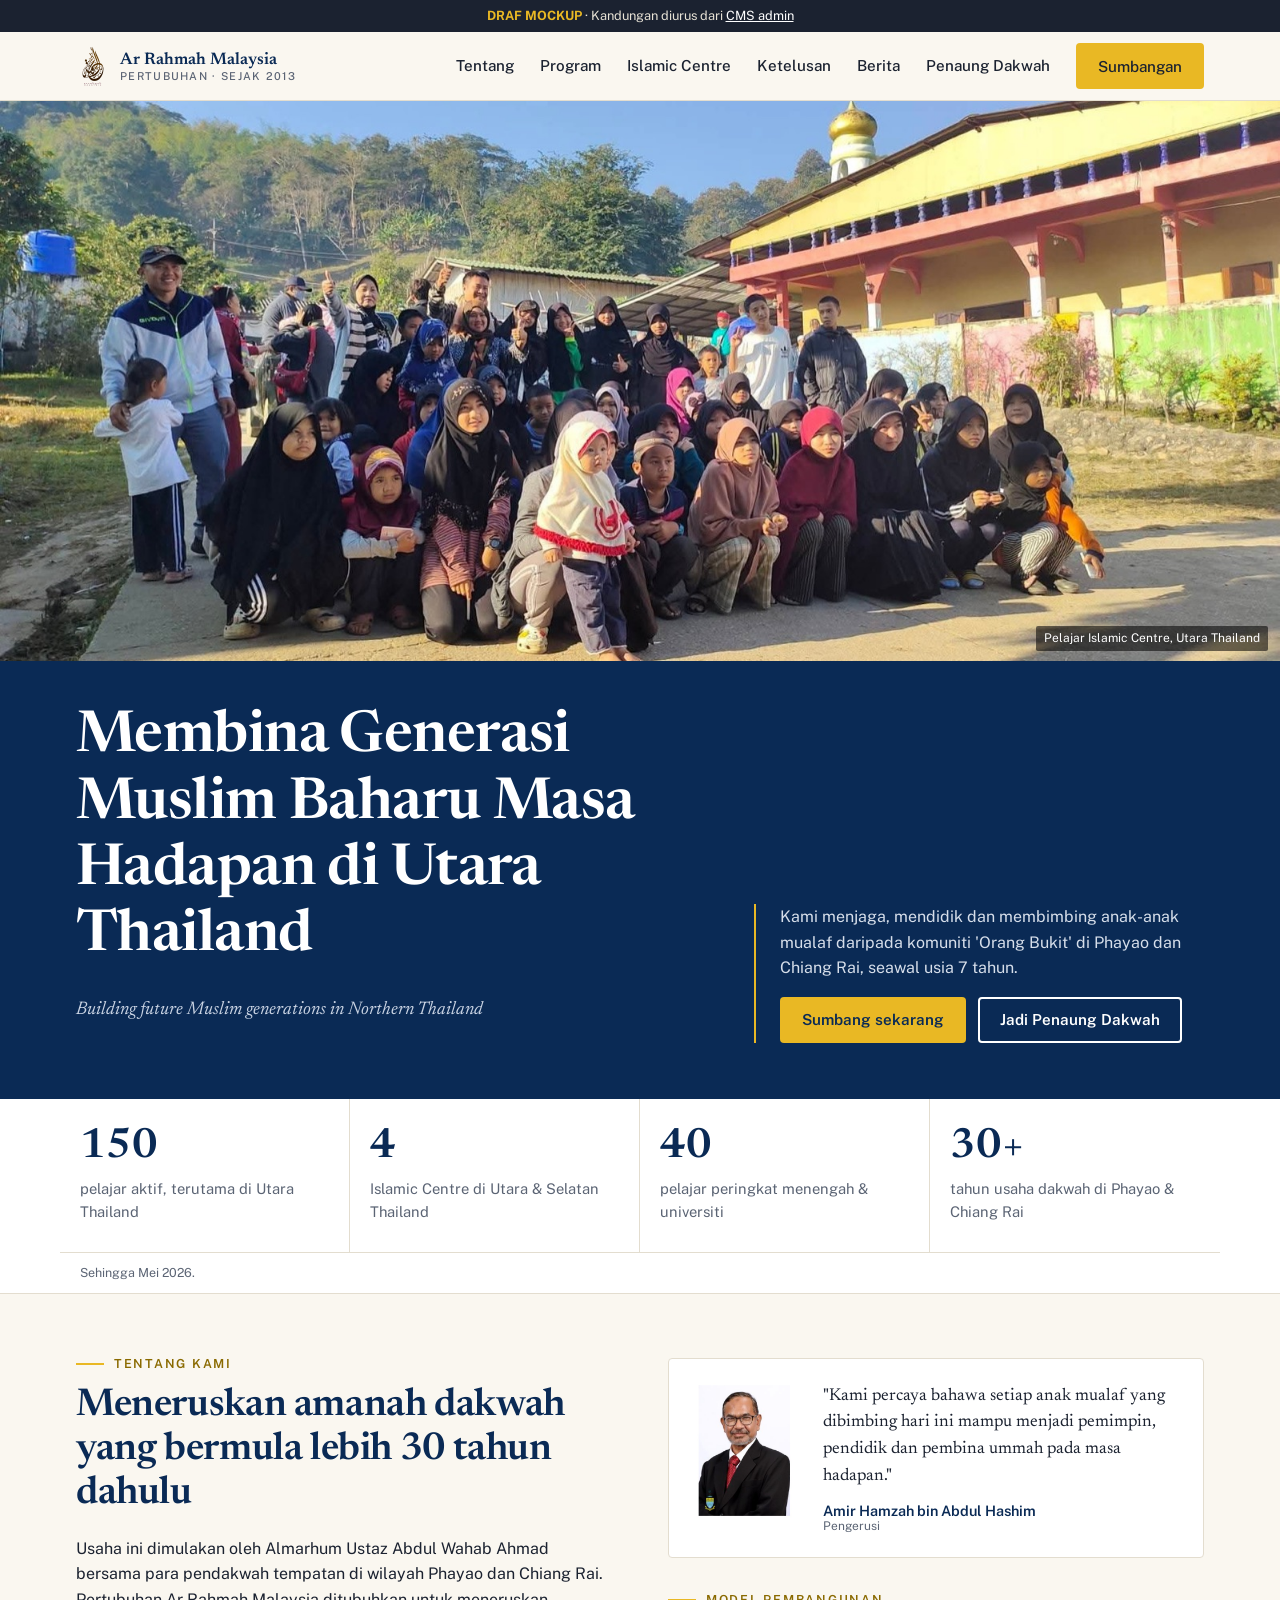
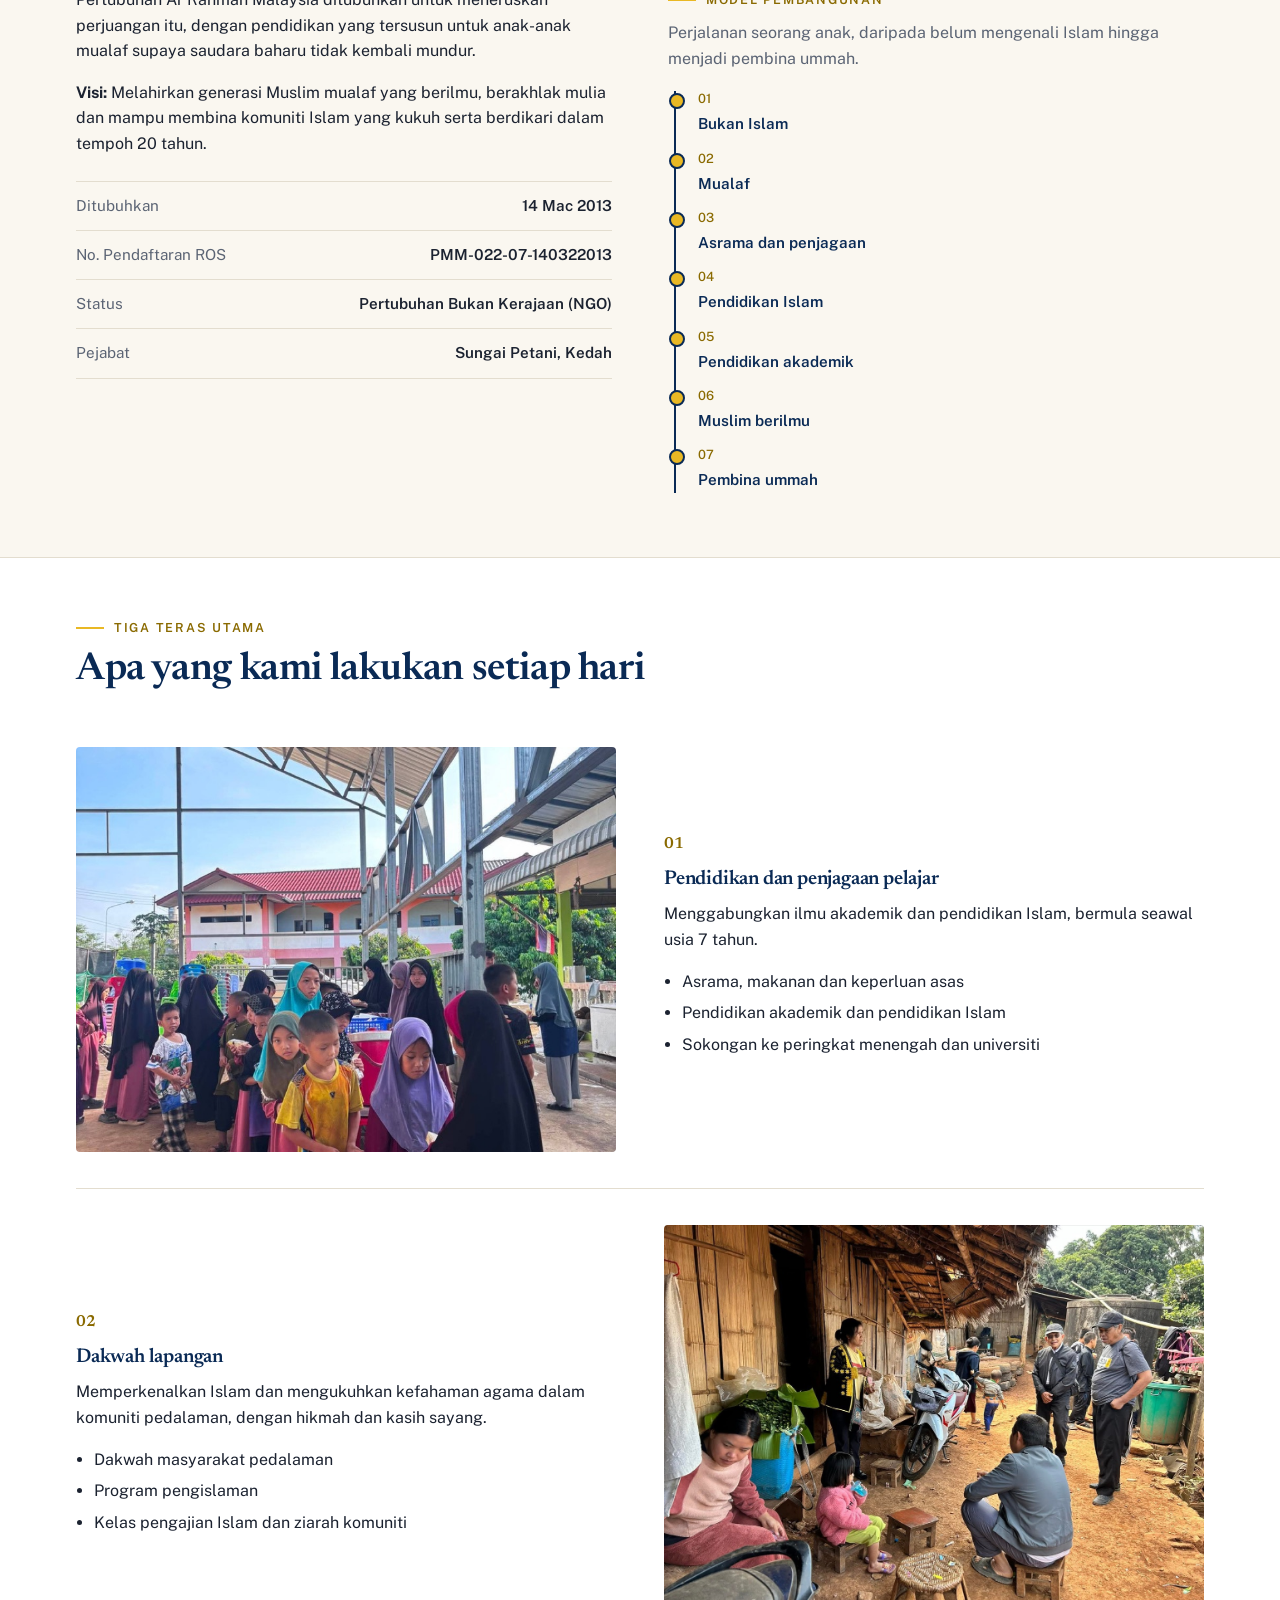
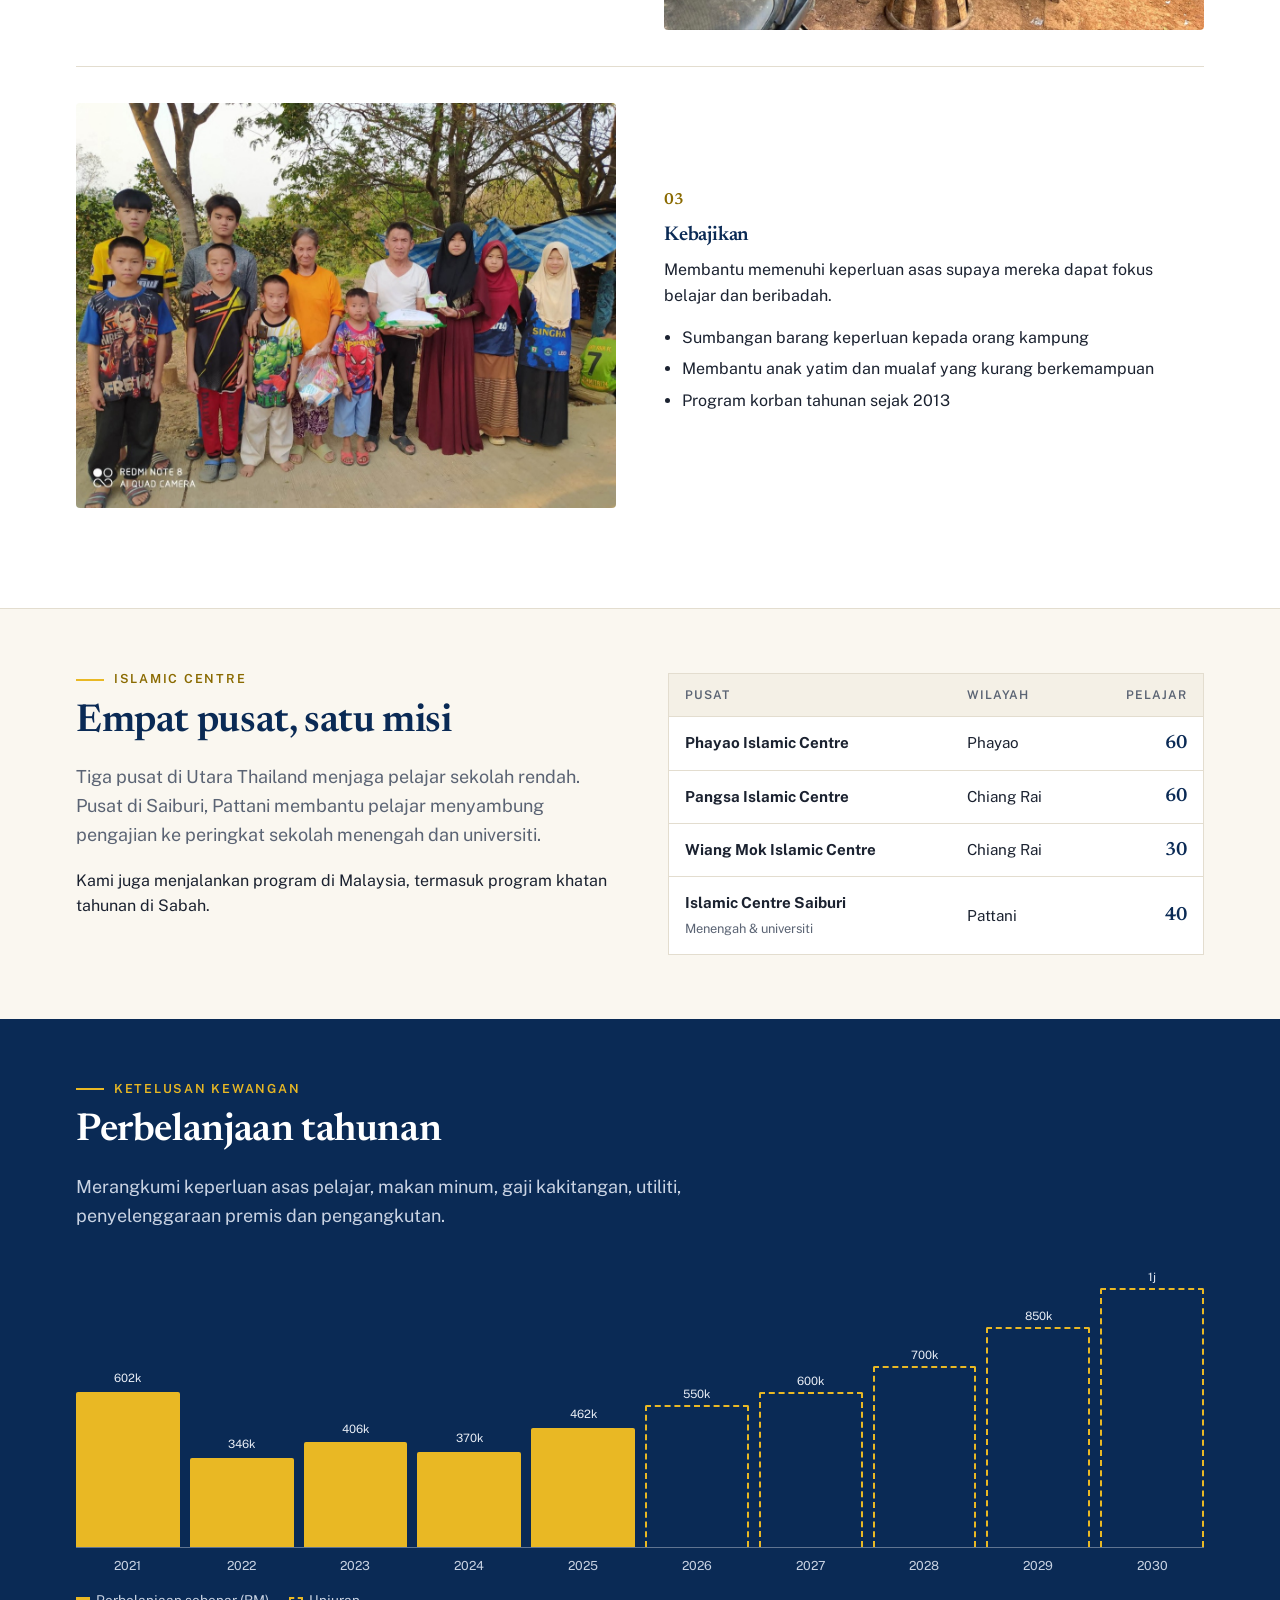
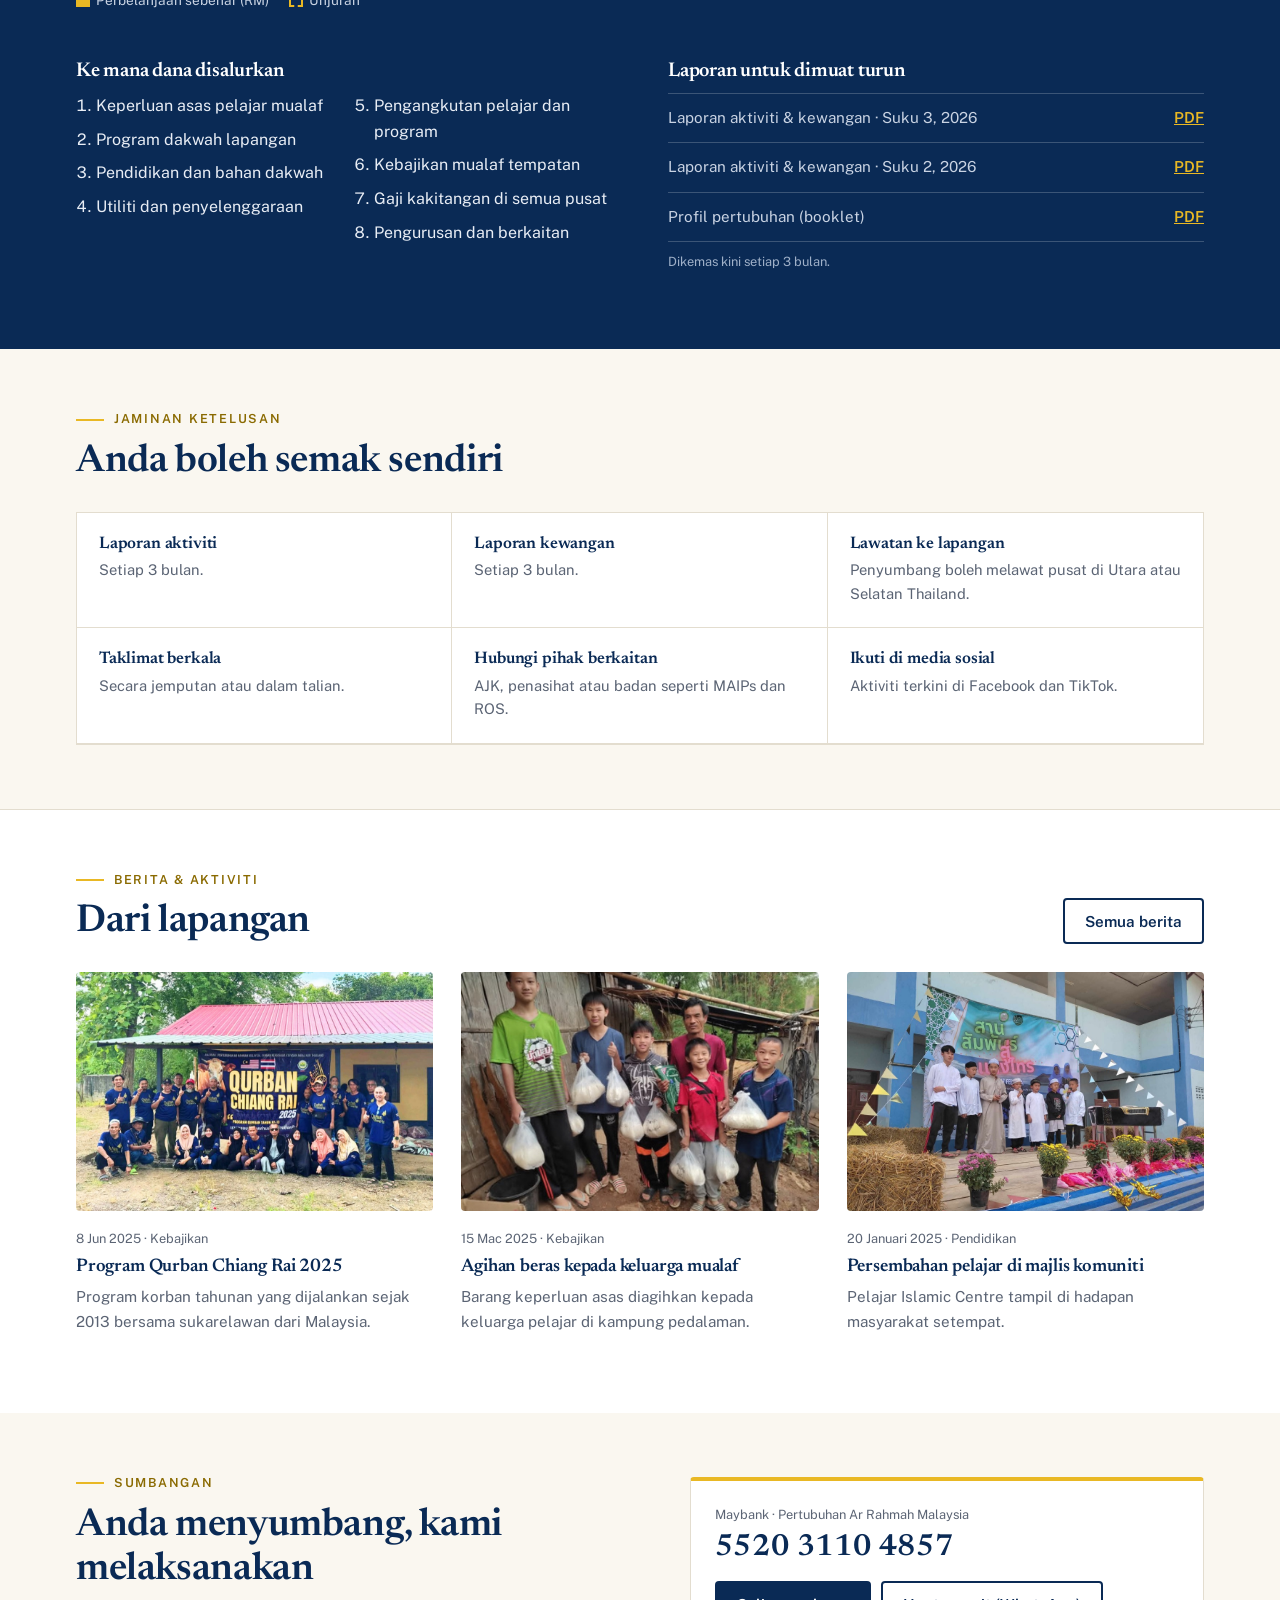
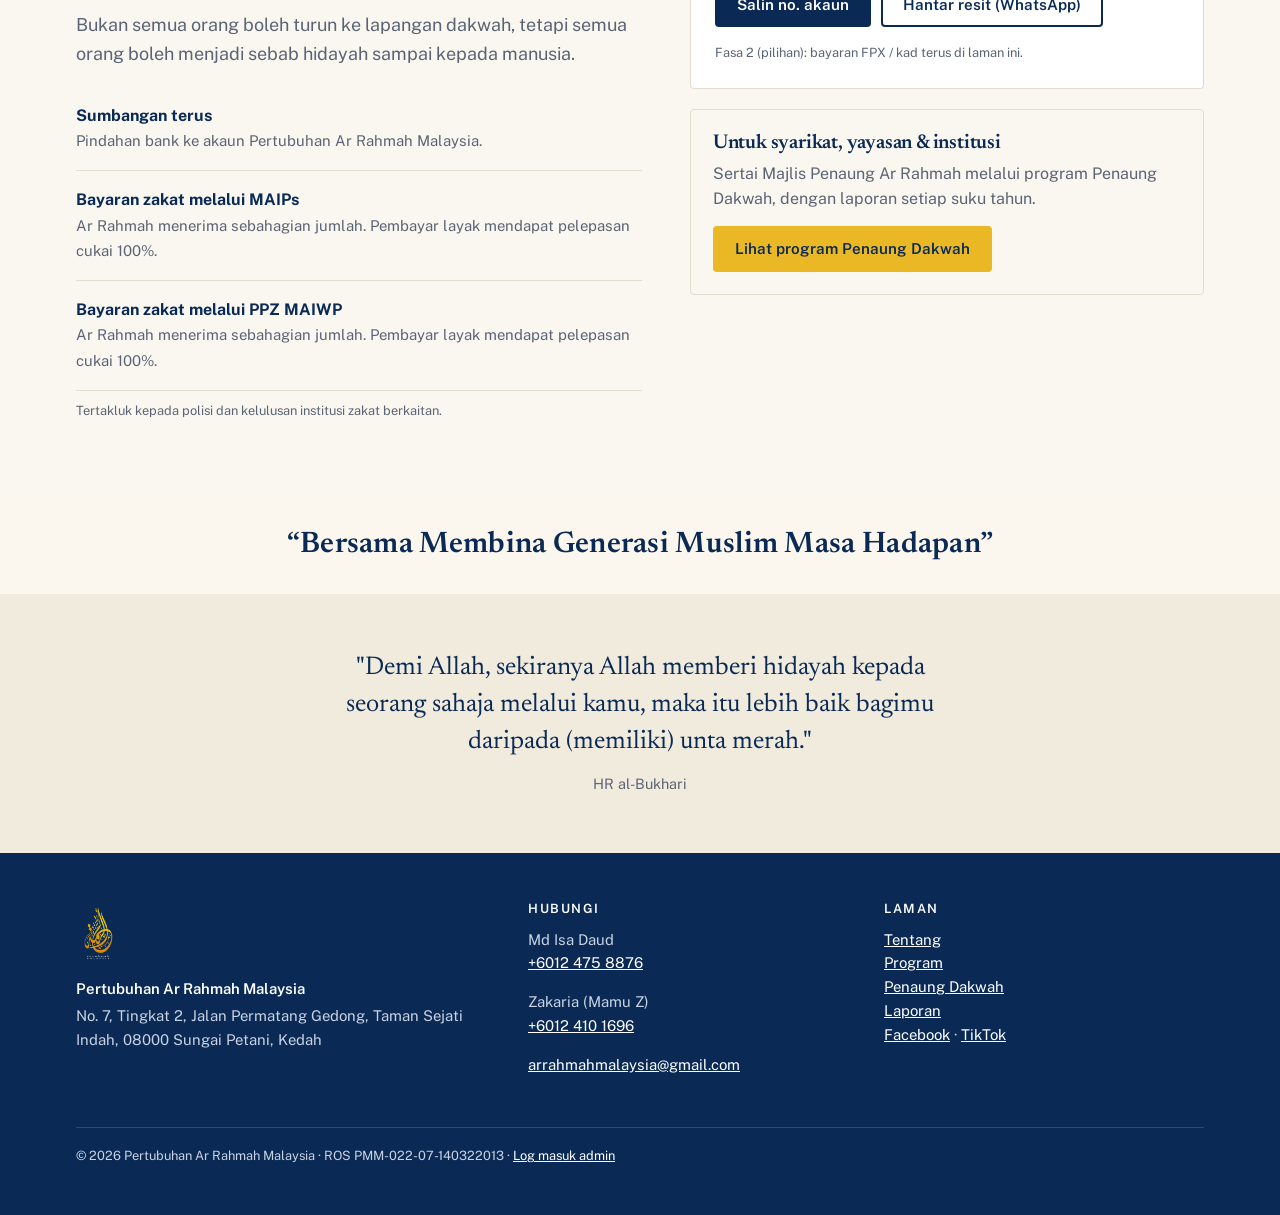
==== commit df26b634: "Refine Ar Rahman website design" ====
--- a/index.html
+++ b/index.html
@@ -30,7 +30,7 @@
       <a href="#ketelusan">Ketelusan</a>
       <a href="berita.html">Berita</a>
       <a href="penaung.html">Penaung Dakwah</a>
-      <a class="btn btn-gold" href="#sumbang">Sumbang</a>
+      <a class="btn btn-gold" href="#sumbang">Sumbangan</a>
     </nav>
   </div>
 </header>
@@ -47,7 +47,7 @@
       <p class="tag-en" data-t="site.tagline_en">Building future Muslim generations in Northern Thailand</p>
     </div>
     <div class="hero-side">
-      <p data-t="site.hero_text">Kami menjaga, mendidik dan membimbing anak-anak mualaf dari komuniti 'Orang Bukit' di Phayao dan Chiang Rai, seawal usia 7 tahun.</p>
+      <p data-t="site.hero_text">Kami menjaga, mendidik dan membimbing anak-anak mualaf daripada komuniti 'Orang Bukit' di Phayao dan Chiang Rai, seawal usia 7 tahun.</p>
       <div class="actions">
         <a class="btn btn-gold" href="#sumbang">Sumbang sekarang</a>
         <a class="btn btn-line" href="penaung.html">Jadi Penaung Dakwah</a>
@@ -76,7 +76,7 @@
       <p data-t="site.about_text">Usaha ini dimulakan oleh Almarhum Ustaz Abdul Wahab Ahmad bersama para pendakwah tempatan di wilayah Phayao dan Chiang Rai. Pertubuhan Ar Rahmah Malaysia ditubuhkan untuk meneruskan perjuangan itu, dengan pendidikan yang tersusun untuk anak-anak mualaf supaya saudara baharu tidak kembali mundur.</p>
       <p><b>Visi:</b> <span data-t="site.visi">Melahirkan generasi Muslim mualaf yang berilmu, berakhlak mulia dan mampu membina komuniti Islam yang kukuh serta berdikari dalam tempoh 20 tahun.</span></p>
       <ul class="meta-list">
-        <li><span>Didaftarkan</span><span data-t="site.founded">14 Mac 2013</span></li>
+        <li><span>Ditubuhkan</span><span data-t="site.founded">14 Mac 2013</span></li>
         <li><span>No. Pendaftaran ROS</span><span data-t="site.ros">PMM-022-07-140322013</span></li>
         <li><span>Status</span><span>Pertubuhan Bukan Kerajaan (NGO)</span></li>
         <li><span>Pejabat</span><span data-t="site.office">Sungai Petani, Kedah</span></li>
@@ -91,7 +91,7 @@
         </div>
       </div>
       <p class="eyebrow" style="margin-top:36px">Model pembangunan</p>
-      <p style="margin:0;color:var(--muted)">Perjalanan seorang anak, dari belum mengenal Islam hingga menjadi pembina ummah.</p>
+      <p style="margin:0;color:var(--muted)">Perjalanan seorang anak, daripada belum mengenali Islam hingga menjadi pembina ummah.</p>
       <ol class="steps v">
         <li>Bukan Islam</li>
         <li>Mualaf</li>
@@ -108,7 +108,7 @@
 <section id="program" class="pillars">
   <div class="wrap">
     <p class="eyebrow">Tiga teras utama</p>
-    <h2>Apa yang kami buat setiap hari</h2>
+    <h2>Apa yang kami lakukan setiap hari</h2>
 
     <div class="pillar">
       <div class="pillar-img"><img src="assets/pendidikan.jpg" alt="Pelajar beratur untuk makan di asrama" loading="lazy"></div>
@@ -135,8 +135,8 @@
       <div>
         <p class="num">03</p>
         <h3>Kebajikan</h3>
-        <p>Membantu keperluan asas supaya mereka dapat fokus belajar dan beribadah.</p>
-        <ul><li>Sumbangan barang keperluan kepada orang kampung</li><li>Membantu anak yatim dan mualaf yang miskin</li><li>Program korban tahunan sejak 2013</li></ul>
+        <p>Membantu memenuhi keperluan asas supaya mereka dapat fokus belajar dan beribadah.</p>
+        <ul><li>Sumbangan barang keperluan kepada orang kampung</li><li>Membantu anak yatim dan mualaf yang kurang berkemampuan</li><li>Program korban tahunan sejak 2013</li></ul>
       </div>
     </div>
   </div>
@@ -147,7 +147,7 @@
     <div>
       <p class="eyebrow">Islamic Centre</p>
       <h2>Empat pusat, satu misi</h2>
-      <p class="lead">Tiga pusat di Utara Thailand menjaga pelajar sekolah rendah. Pusat di Saiburi, Pattani menyambung pelajar ke peringkat menengah dan universiti.</p>
+      <p class="lead">Tiga pusat di Utara Thailand menjaga pelajar sekolah rendah. Pusat di Saiburi, Pattani membantu pelajar menyambung pengajian ke peringkat sekolah menengah dan universiti.</p>
       <p>Kami juga menjalankan program di Malaysia, termasuk program khatan tahunan di Sabah.</p>
     </div>
     <div class="tbl-wrap">
@@ -171,7 +171,7 @@
 
     <div class="two" style="margin-top:48px">
       <div>
-        <h3>Ke mana dana digunakan</h3>
+        <h3>Ke mana dana disalurkan</h3>
         <ol class="uses">
           <li>Keperluan asas pelajar mualaf</li>
           <li>Program dakwah lapangan</li>
@@ -200,7 +200,7 @@
       <div><h3>Laporan aktiviti</h3><p>Setiap 3 bulan.</p></div>
       <div><h3>Laporan kewangan</h3><p>Setiap 3 bulan.</p></div>
       <div><h3>Lawatan ke lapangan</h3><p>Penyumbang boleh melawat pusat di Utara atau Selatan Thailand.</p></div>
-      <div><h3>Taklimat berkala</h3><p>Secara jemputan atau atas talian.</p></div>
+      <div><h3>Taklimat berkala</h3><p>Secara jemputan atau dalam talian.</p></div>
       <div><h3>Hubungi pihak berkaitan</h3><p>AJK, penasihat atau badan seperti MAIPs dan ROS.</p></div>
       <div><h3>Ikuti di media sosial</h3><p>Aktiviti terkini di Facebook dan TikTok.</p></div>
     </div>
@@ -220,13 +220,13 @@
 <section id="sumbang">
   <div class="wrap give">
     <div>
-      <p class="eyebrow">Sumbang</p>
+      <p class="eyebrow">Sumbangan</p>
       <h2>Anda menyumbang, kami melaksanakan</h2>
       <p class="lead">Bukan semua orang boleh turun ke lapangan dakwah, tetapi semua orang boleh menjadi sebab hidayah sampai kepada manusia.</p>
       <ul class="ways">
         <li><b>Sumbangan terus</b><span>Pindahan bank ke akaun Pertubuhan Ar Rahmah Malaysia.</span></li>
-        <li><b>Bayaran zakat melalui MAIPs</b><span>Ar Rahmah menerima sebahagian jumlah. Pembayar layak pelepasan cukai 100%.</span></li>
-        <li><b>Bayaran zakat melalui PPZ MAIWP</b><span>Ar Rahmah menerima sebahagian jumlah. Pembayar layak pelepasan cukai 100%.</span></li>
+        <li><b>Bayaran zakat melalui MAIPs</b><span>Ar Rahmah menerima sebahagian jumlah. Pembayar layak mendapat pelepasan cukai 100%.</span></li>
+        <li><b>Bayaran zakat melalui PPZ MAIWP</b><span>Ar Rahmah menerima sebahagian jumlah. Pembayar layak mendapat pelepasan cukai 100%.</span></li>
       </ul>
       <p class="fine" style="margin-top:10px">Tertakluk kepada polisi dan kelulusan institusi zakat berkaitan.</p>
     </div>
@@ -249,6 +249,10 @@
   </div>
 </section>
 
+<div class="quote slogan-bar">
+  <div class="wrap">“Bersama Membina Generasi Muslim Masa Hadapan”</div>
+</div>
+
 <section class="quote">
   <div class="wrap">
     <p>"Demi Allah, sekiranya Allah memberi hidayah kepada seorang sahaja melalui kamu, maka itu lebih baik bagimu daripada (memiliki) unta merah."</p>
--- a/style.css
+++ b/style.css
@@ -216,3 +216,11 @@
 .article{max-width:760px;margin:0 auto}
 .art-img{width:100%;aspect-ratio:3/2;object-fit:cover;border-radius:var(--r);margin:20px 0 28px}
 .art-body{font-size:1.08rem;line-height:1.75}
+
+.slogan-bar {
+  background: #FBF7EE; color: var(--navy);
+  padding: 28px 10px;
+  text-align: center;
+  font: 600 clamp(1.25rem, 3vw, 1.85rem)/1.35 var(--serif);
+  letter-spacing: 0.01em;
+}
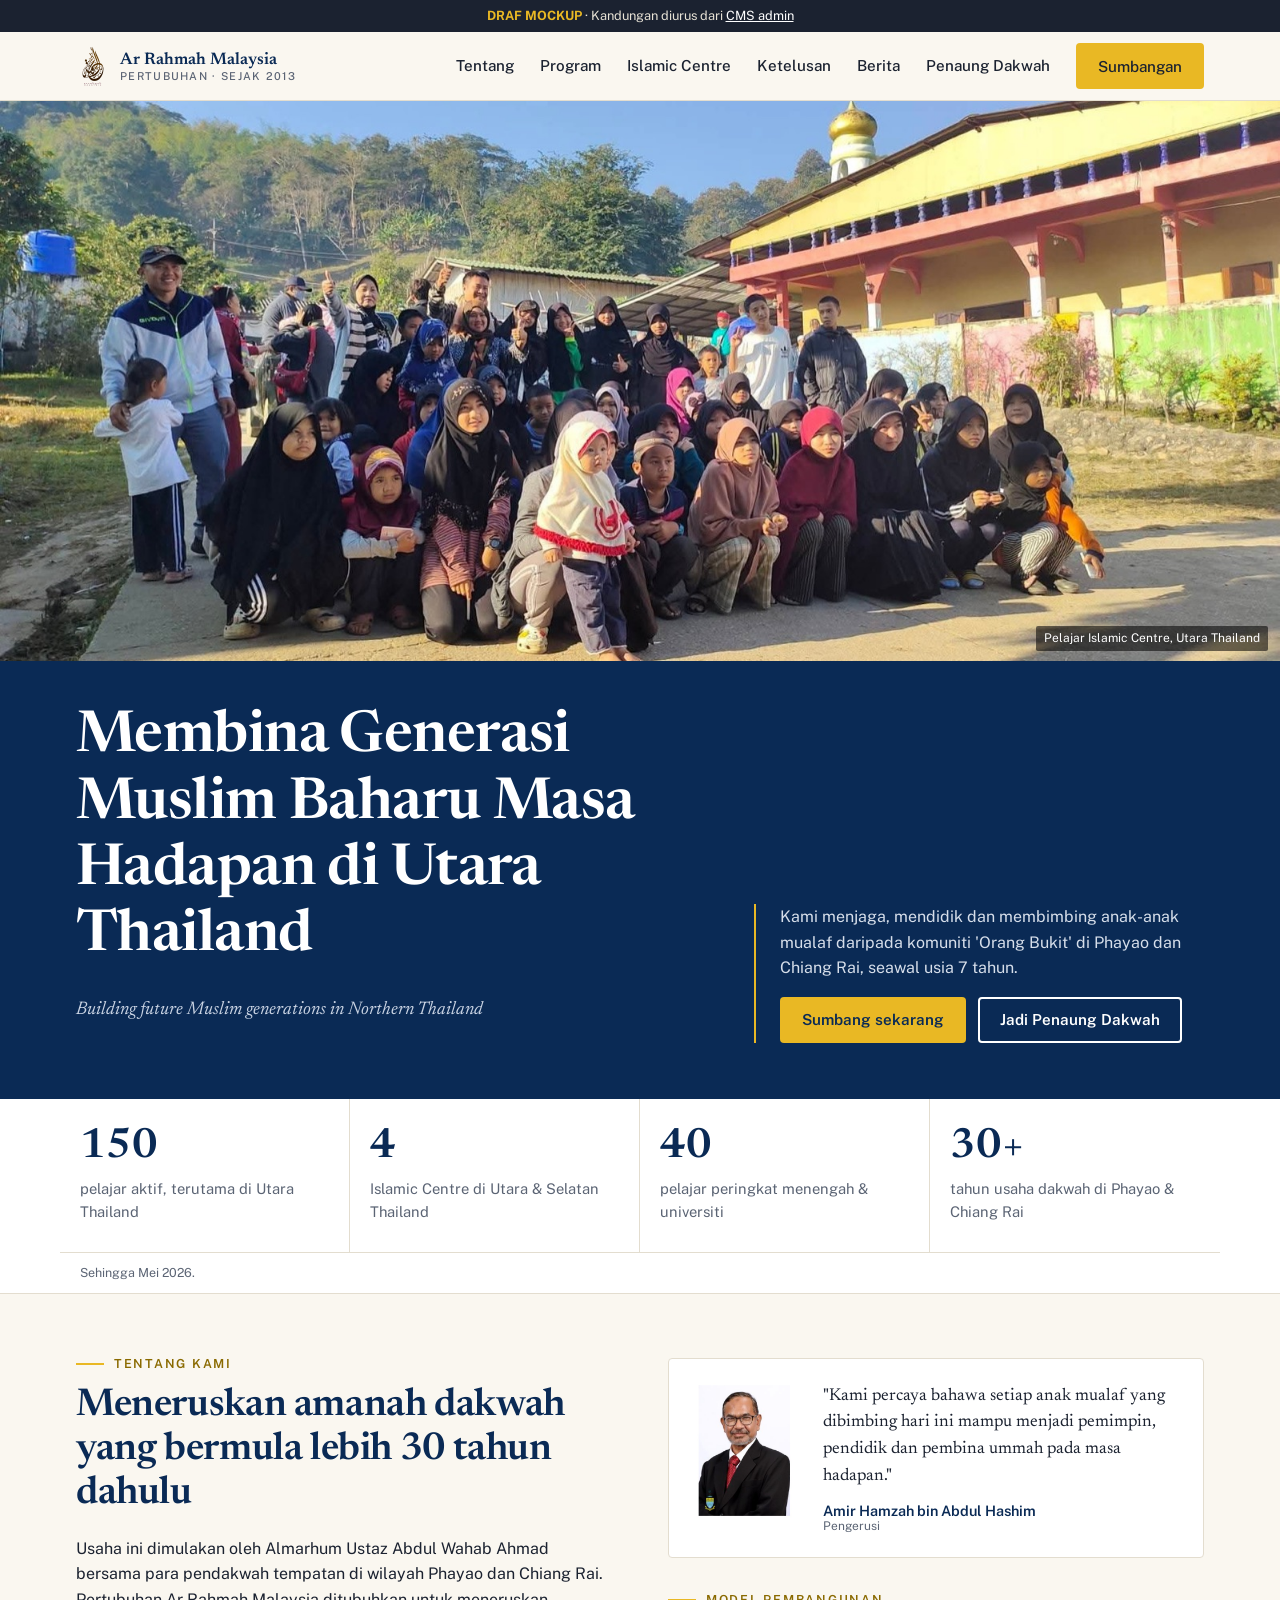
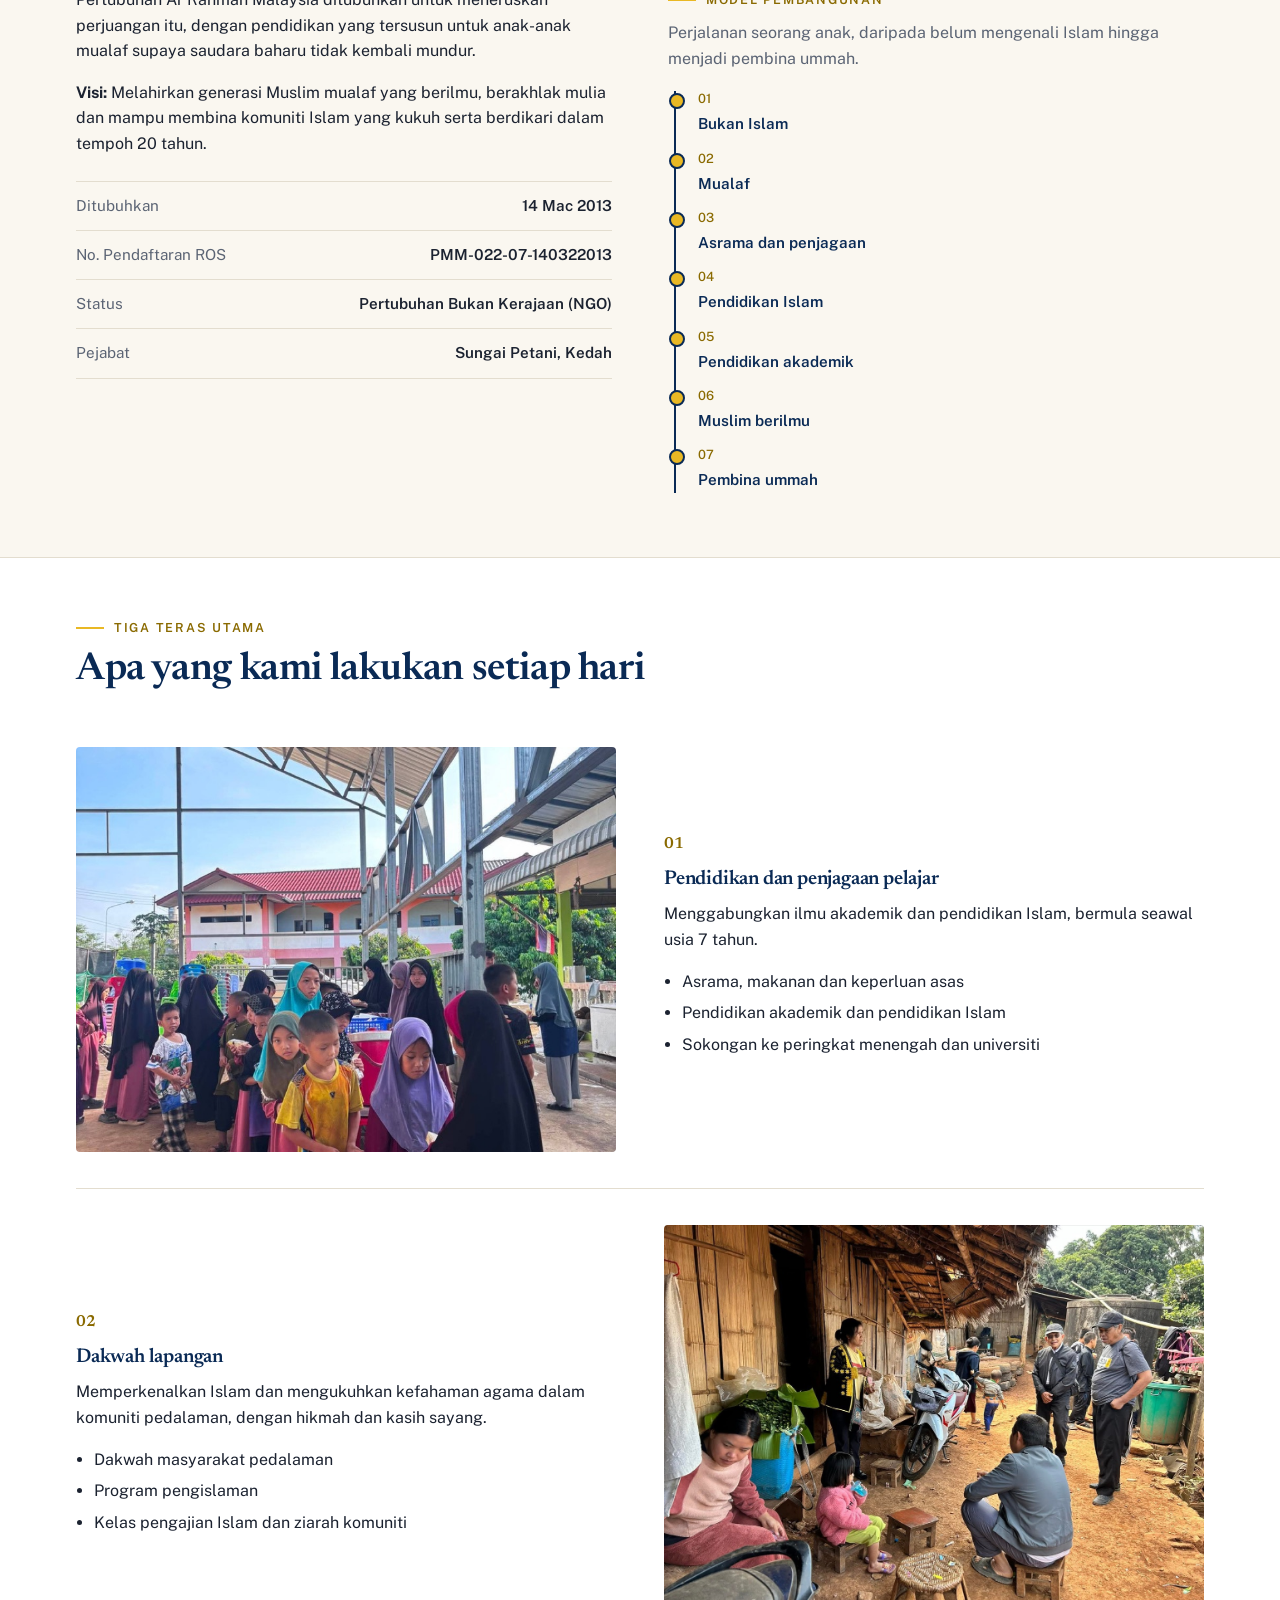
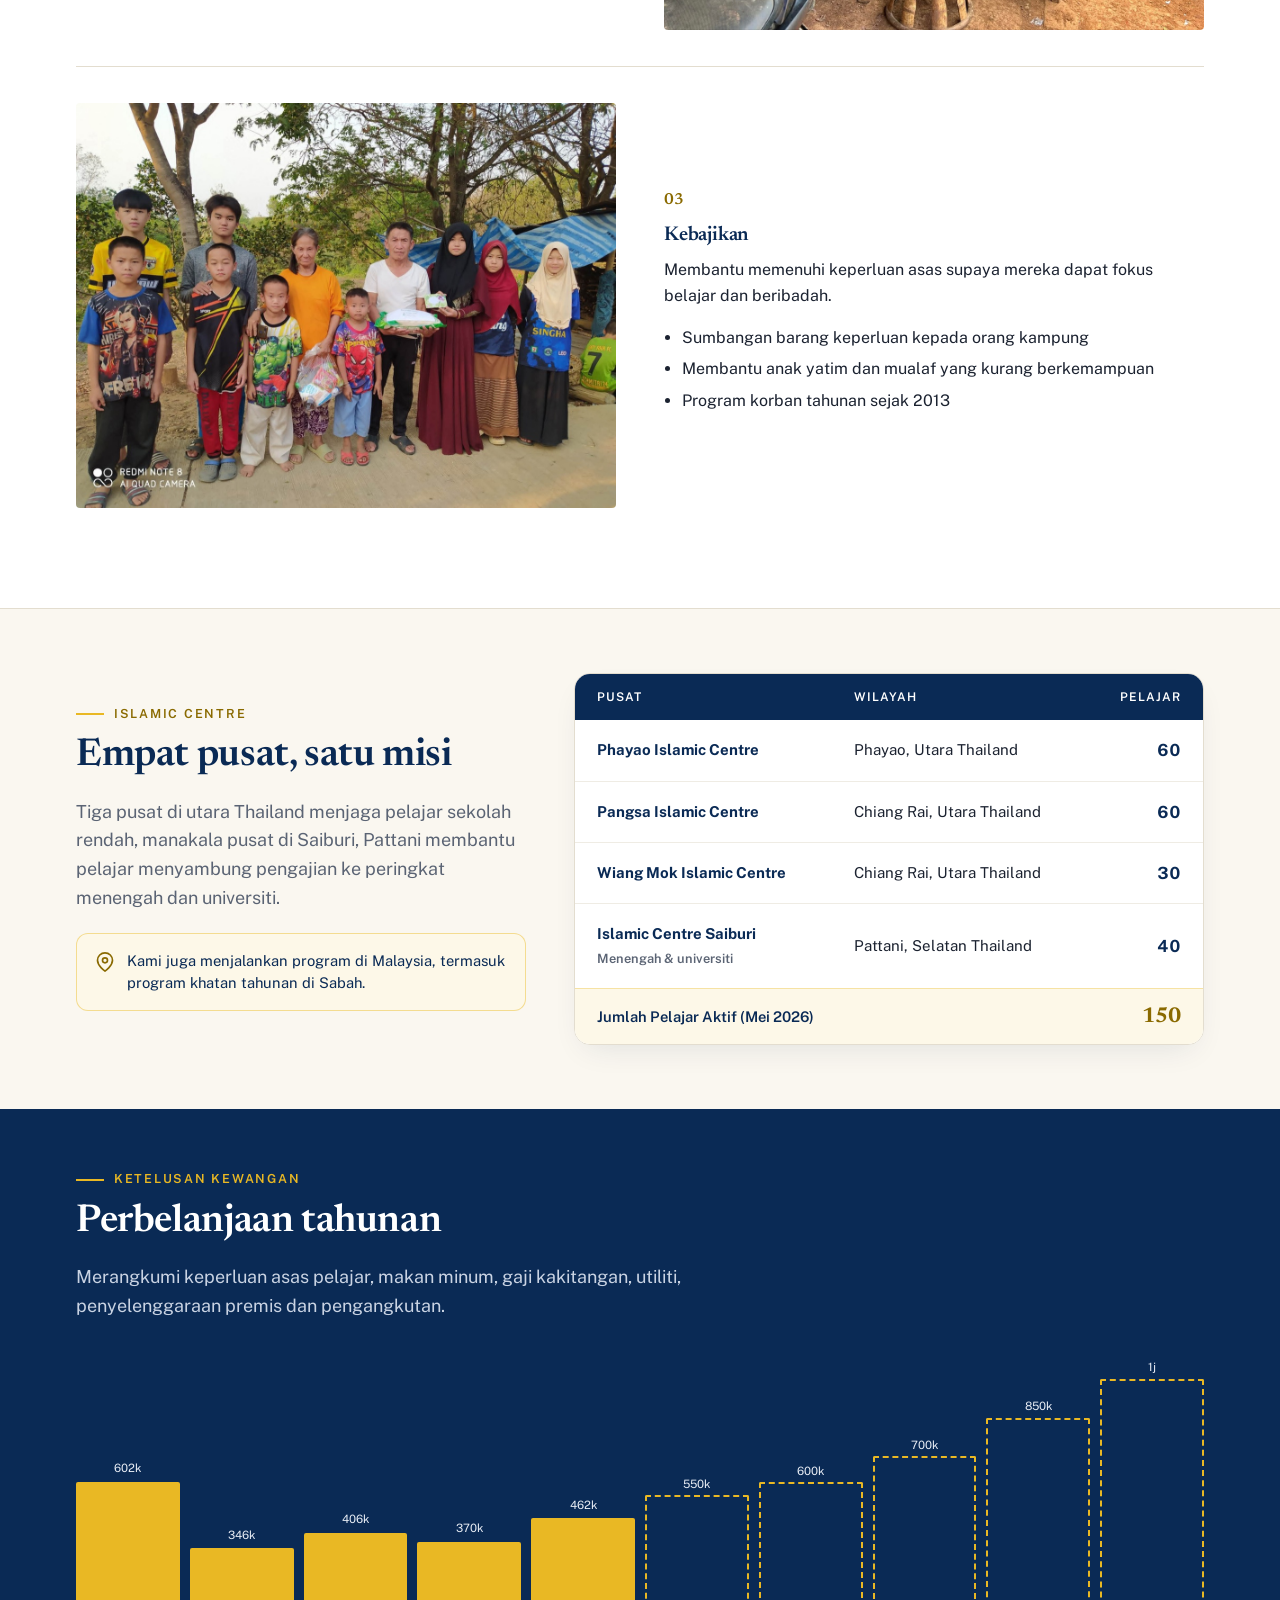
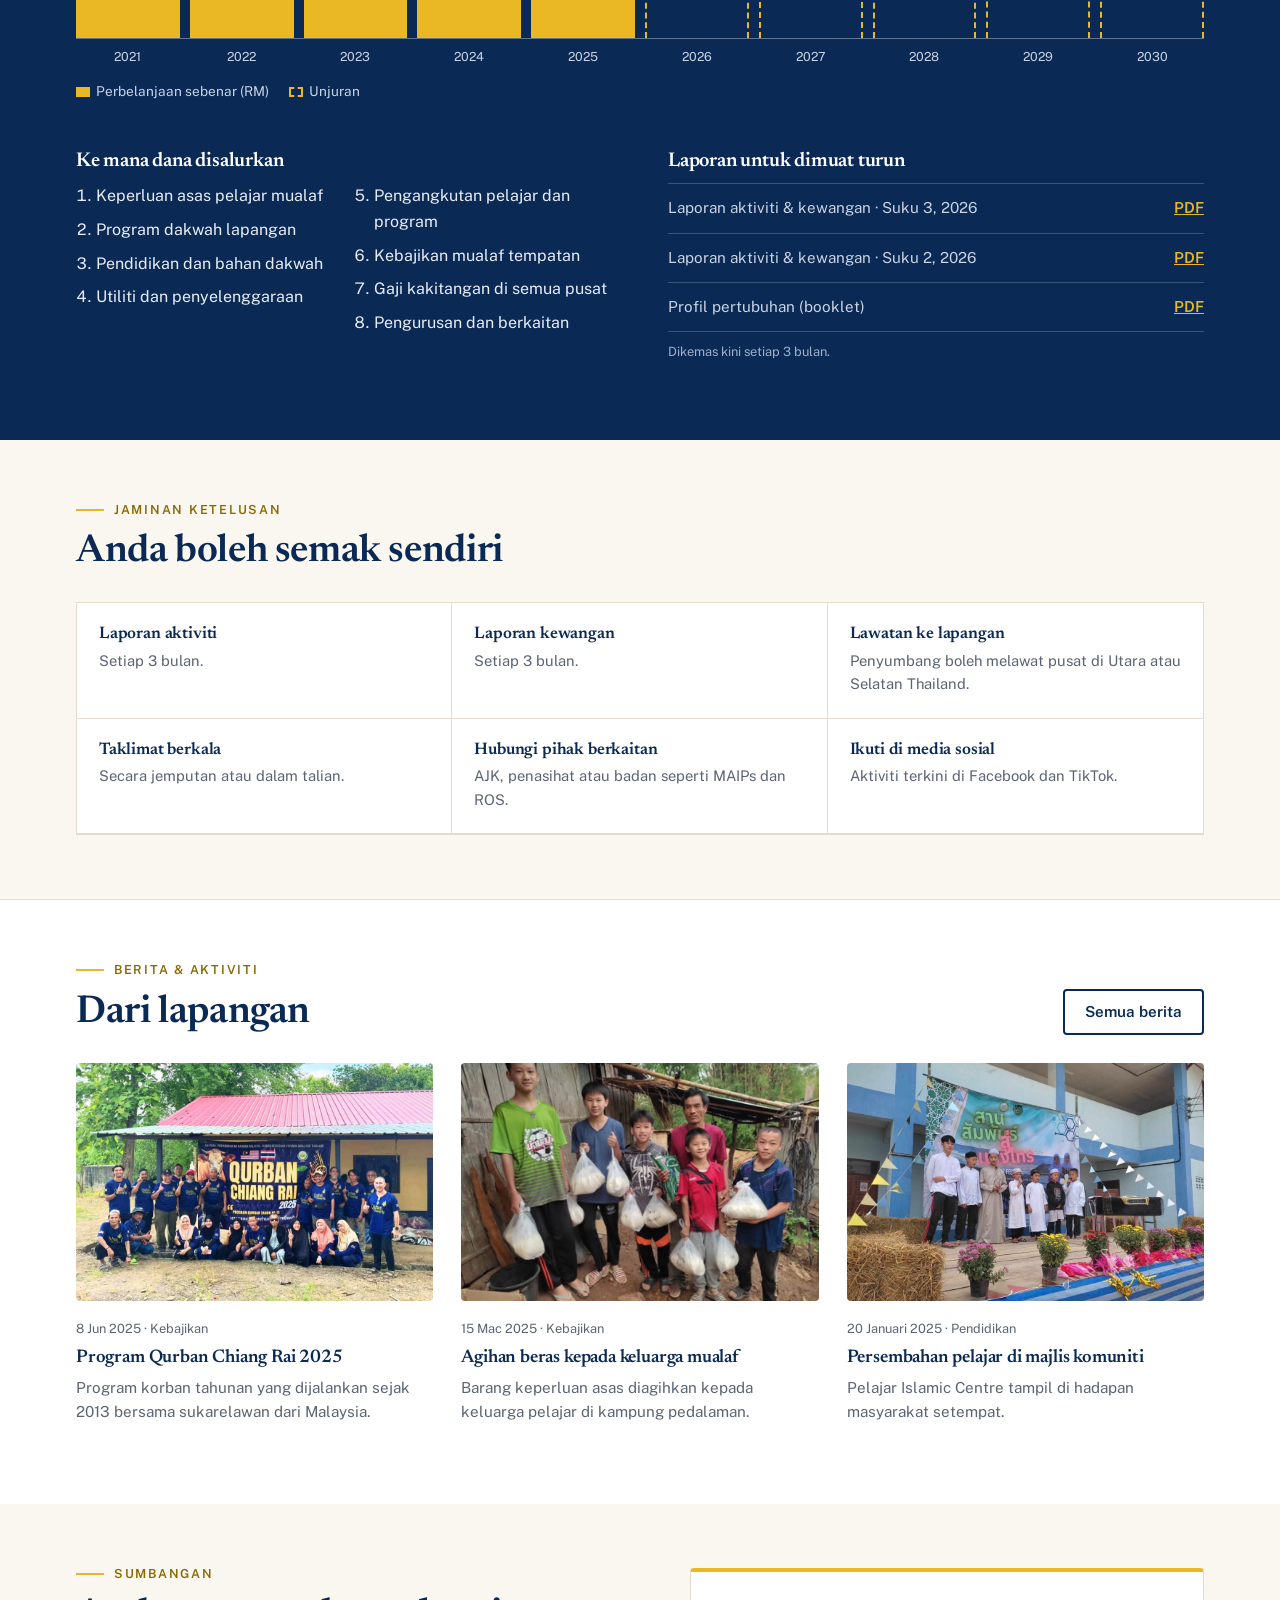
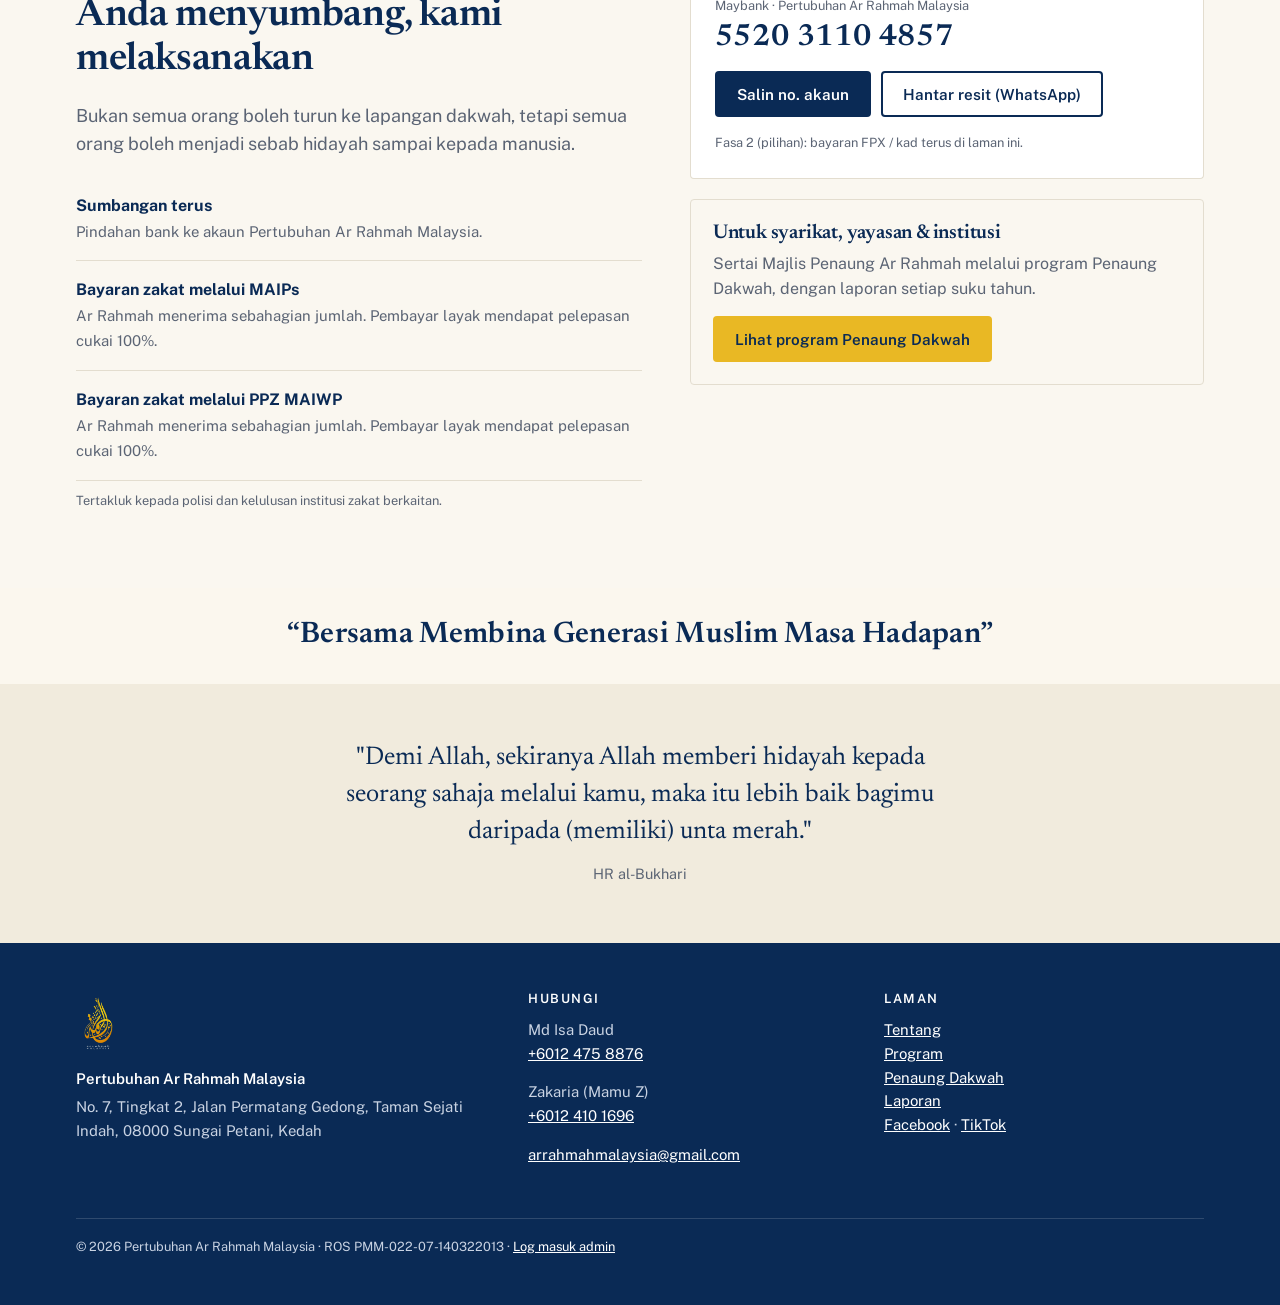
==== commit 78639a75: "Improve Islamic centres section Co-authored-by: Copilot <223556219+Copilot@users.noreply.github.com>" ====
--- a/index.html
+++ b/index.html
@@ -143,18 +143,39 @@
 </section>
 
 <section id="centre">
-  <div class="wrap two">
+  <div class="wrap centre-grid">
     <div>
       <p class="eyebrow">Islamic Centre</p>
       <h2>Empat pusat, satu misi</h2>
-      <p class="lead">Tiga pusat di Utara Thailand menjaga pelajar sekolah rendah. Pusat di Saiburi, Pattani membantu pelajar menyambung pengajian ke peringkat sekolah menengah dan universiti.</p>
-      <p>Kami juga menjalankan program di Malaysia, termasuk program khatan tahunan di Sabah.</p>
-    </div>
-    <div class="tbl-wrap">
-      <table class="tbl">
-        <thead><tr><th>Pusat</th><th class="hide-sm">Wilayah</th><th style="text-align:right">Pelajar</th></tr></thead>
-        <tbody id="centres-body"></tbody>
-      </table>
+      <p class="lead">Tiga pusat di utara Thailand menjaga pelajar sekolah rendah, manakala pusat di Saiburi, Pattani membantu pelajar menyambung pengajian ke peringkat menengah dan universiti.</p>
+      <div class="centre-note">
+        <svg viewBox="0 0 24 24" fill="none" stroke="currentColor" stroke-width="2" stroke-linecap="round" stroke-linejoin="round" aria-hidden="true">
+          <path d="M21 10c0 7-9 13-9 13s-9-6-9-13a9 9 0 0 1 18 0z"/>
+          <circle cx="12" cy="10" r="3"/>
+        </svg>
+        <span>Kami juga menjalankan program di Malaysia, termasuk program khatan tahunan di Sabah.</span>
+      </div>
+    </div>
+
+    <div class="centre-card">
+      <div class="tbl-wrap">
+        <table class="tbl">
+          <thead>
+            <tr>
+              <th>Pusat</th>
+              <th class="hide-sm">Wilayah</th>
+              <th>Pelajar</th>
+            </tr>
+          </thead>
+          <tbody id="centres-body"></tbody>
+          <tfoot>
+            <tr>
+              <td colspan="2">Jumlah Pelajar Aktif (<span data-t="stats.asof">Mei 2026</span>)</td>
+              <td id="centres-total" data-t="stats.students">150</td>
+            </tr>
+          </tfoot>
+        </table>
+      </div>
     </div>
   </div>
 </section>
--- a/style.css
+++ b/style.css
@@ -101,14 +101,61 @@
 .pillar li{margin-bottom:6px}
 @media (max-width:820px){.pillar{grid-template-columns:1fr;gap:20px}.pillar:nth-child(even) .pillar-img{order:0}}
 
-/* centres table */
-.tbl{width:100%;border-collapse:collapse;background:#fff;border:1px solid var(--line);font-size:.95rem}
-.tbl th,.tbl td{text-align:left;padding:14px 16px;border-bottom:1px solid var(--line)}
-.tbl th{font:600 .75rem var(--sans);letter-spacing:.08em;text-transform:uppercase;color:var(--muted);background:#F4F0E6}
-.tbl td.n{font:600 1.2rem var(--serif);color:var(--navy);text-align:right}
-.tbl tfoot td{font-weight:600;background:#F4F0E6}
+/* centres section & card table */
+.centre-grid{display:grid;grid-template-columns:5fr 7fr;gap:48px;align-items:center}
+@media (max-width:860px){.centre-grid{grid-template-columns:1fr;gap:28px}}
+
+.centre-note{
+  display:flex;align-items:flex-start;gap:12px;
+  margin-top:20px;padding:16px 18px;border-radius:12px;
+  background:#FDF8E8;border:1px solid rgba(233,184,36,.45);
+  color:var(--navy);font-size:.92rem;line-height:1.5;
+}
+.centre-note svg{width:20px;height:20px;color:var(--gold-ink);flex-shrink:0;margin-top:2px}
+
+.centre-card{
+  background:#fff;border:1px solid var(--line);border-radius:16px;
+  box-shadow:0 12px 32px -12px rgba(10,42,85,.12);overflow:hidden;
+}
 .tbl-wrap{overflow-x:auto}
-@media (max-width:560px){.tbl .hide-sm{display:none}}
+.tbl{width:100%;border-collapse:collapse;background:#fff;font-size:.94rem;border:0}
+.tbl thead tr{background:var(--navy)}
+.tbl th{
+  text-align:left;padding:16px 22px;border:0;
+  font:600 .75rem var(--sans);letter-spacing:.08em;text-transform:uppercase;color:#fff;
+}
+.tbl th:last-child{text-align:right}
+.tbl tbody tr{transition:background .15s}
+.tbl tbody tr:hover{background:#FAF7F0}
+.tbl td{padding:18px 22px;border-bottom:1px solid #EFECE4;vertical-align:middle}
+.tbl tbody tr:last-child td{border-bottom:0}
+.tbl td:first-child{font-weight:600;color:var(--navy)}
+.tbl td:first-child small,.tbl td:first-child .sub{
+  display:block;font-weight:400;font-size:.82rem;color:var(--muted);margin-top:2px;
+}
+.tbl td.n,.tbl tbody td:last-child{
+  font:700 1.05rem var(--sans);color:var(--navy);text-align:right;font-variant-numeric:tabular-nums;
+}
+
+/* wilayah pill badges */
+.pill{
+  display:inline-block;padding:4px 12px;border-radius:999px;
+  font-size:.78rem;font-weight:600;white-space:nowrap;
+  background:#F4F0E6;color:var(--navy);border:1px solid #E3DDCF;
+}
+.pill.south{background:#EFF6FF;border-color:#BFDBFE}
+
+/* gold-tinted total row */
+.tbl tfoot tr{background:#FDF8E8;border-top:1px solid rgba(233,184,36,.35)}
+.tbl tfoot td{padding:16px 22px;font-weight:700;color:var(--navy);font-size:.92rem;border:0}
+.tbl tfoot td:last-child{
+  text-align:right;font:700 1.35rem var(--serif);color:var(--gold-ink);font-variant-numeric:tabular-nums;
+}
+
+@media (max-width:560px){
+  .tbl th,.tbl td,.tbl tfoot td{padding:14px 14px}
+  .tbl .hide-sm{display:none}
+}
 
 /* model steps */
 .steps{list-style:none;padding:0;margin:32px 0 0;display:grid;grid-template-columns:repeat(7,1fr);counter-reset:s;border-top:2px solid var(--navy)}
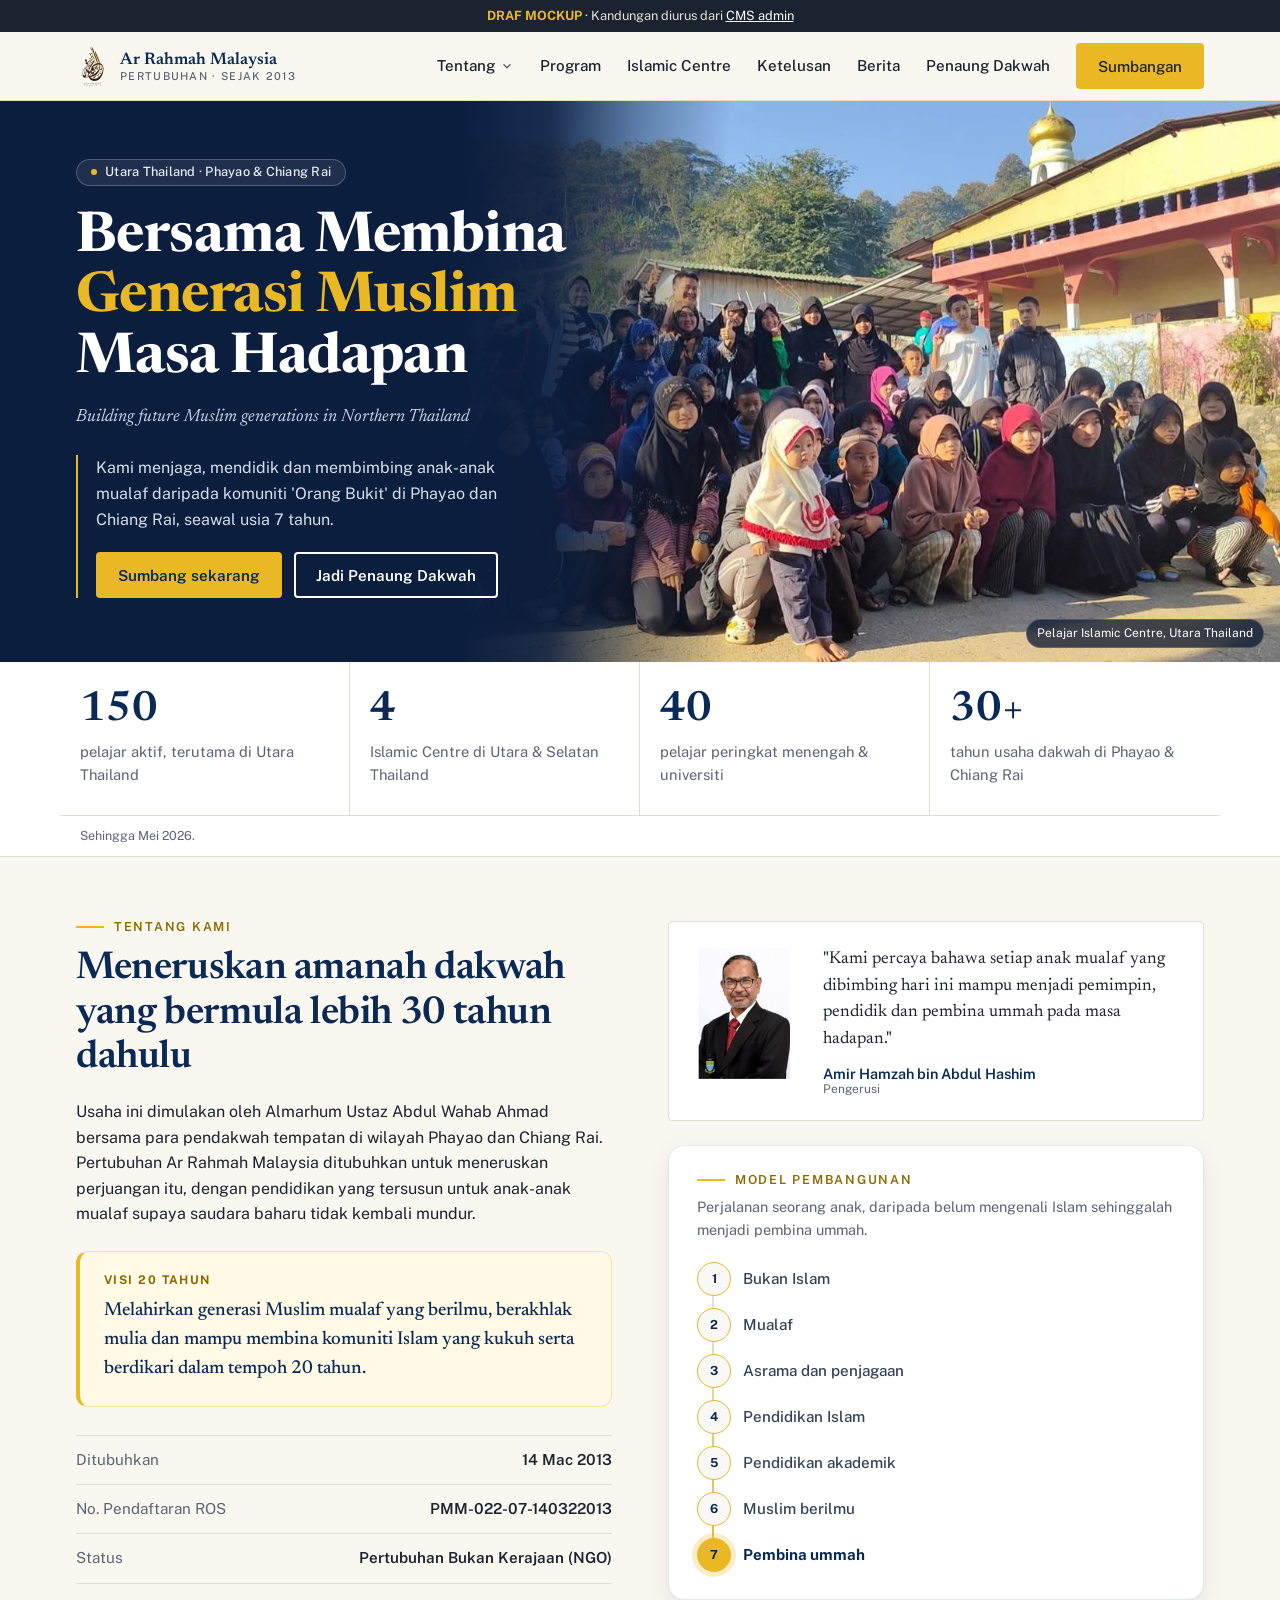
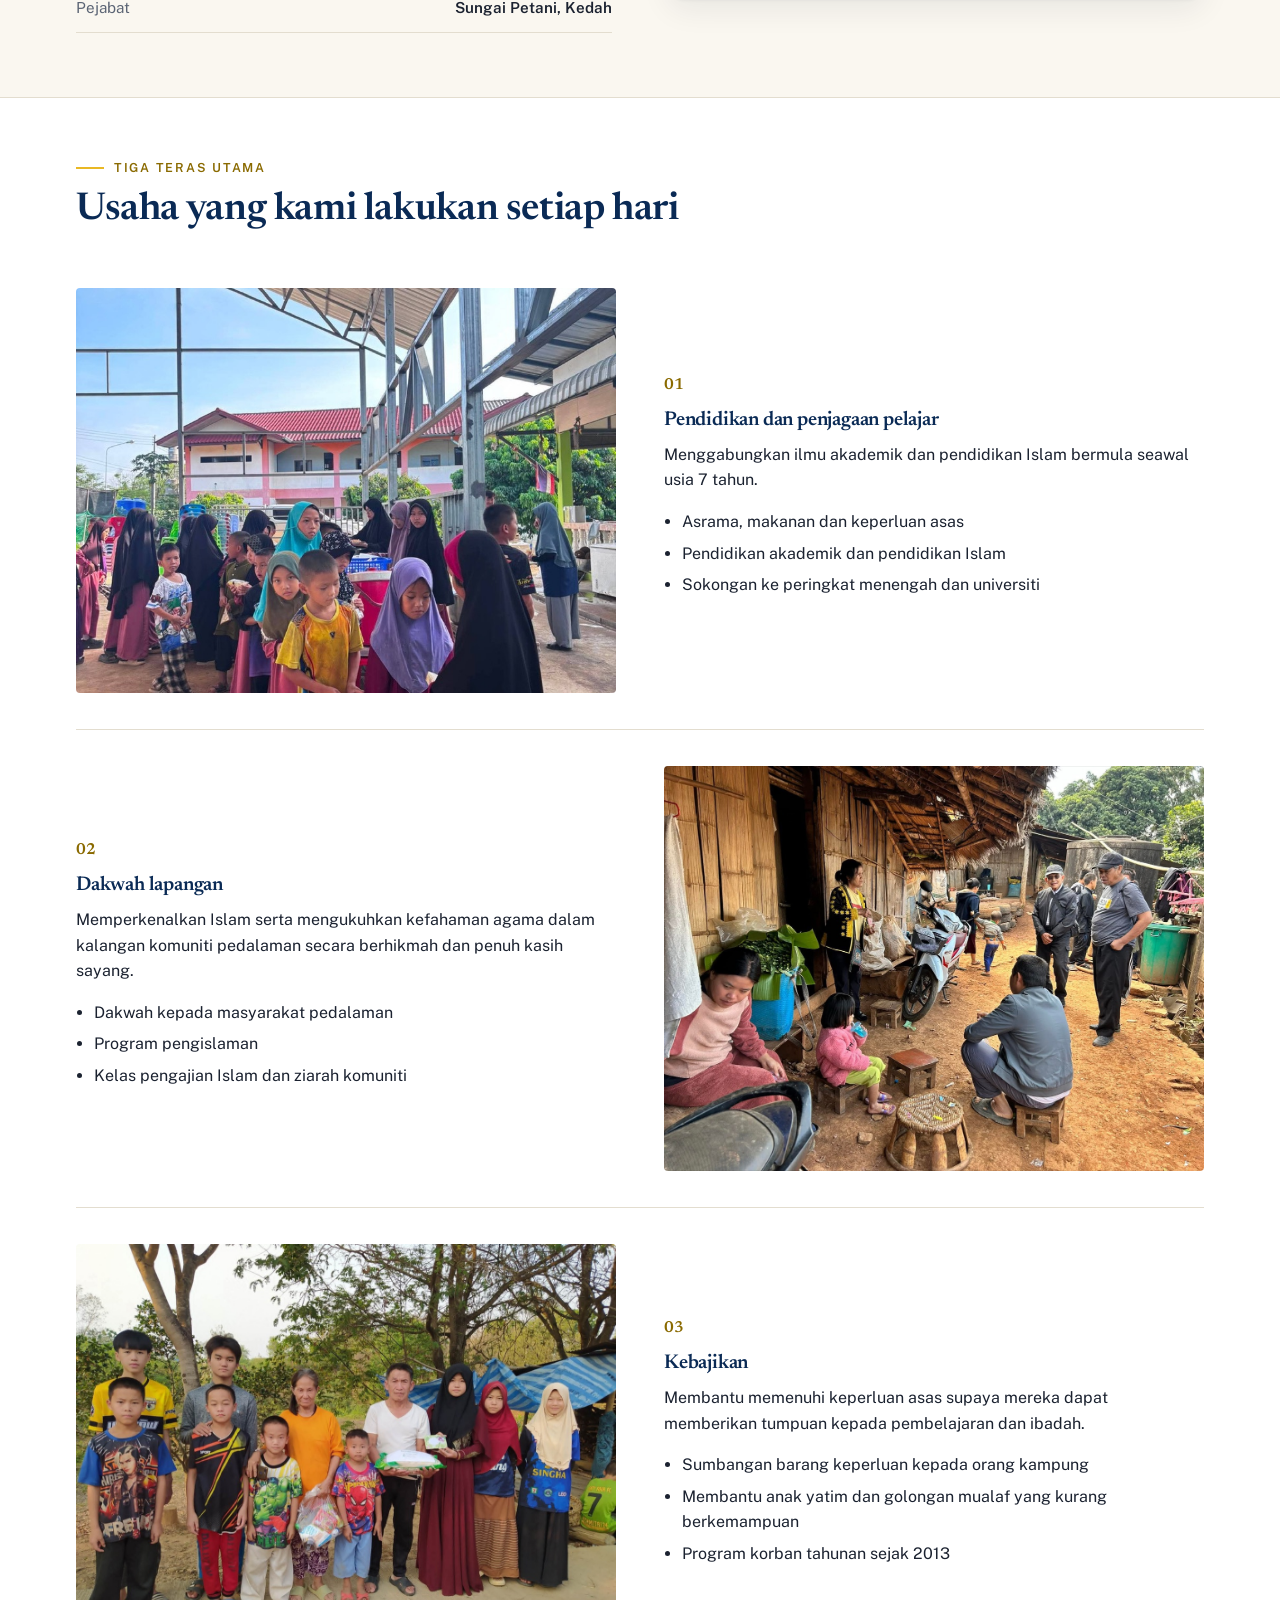
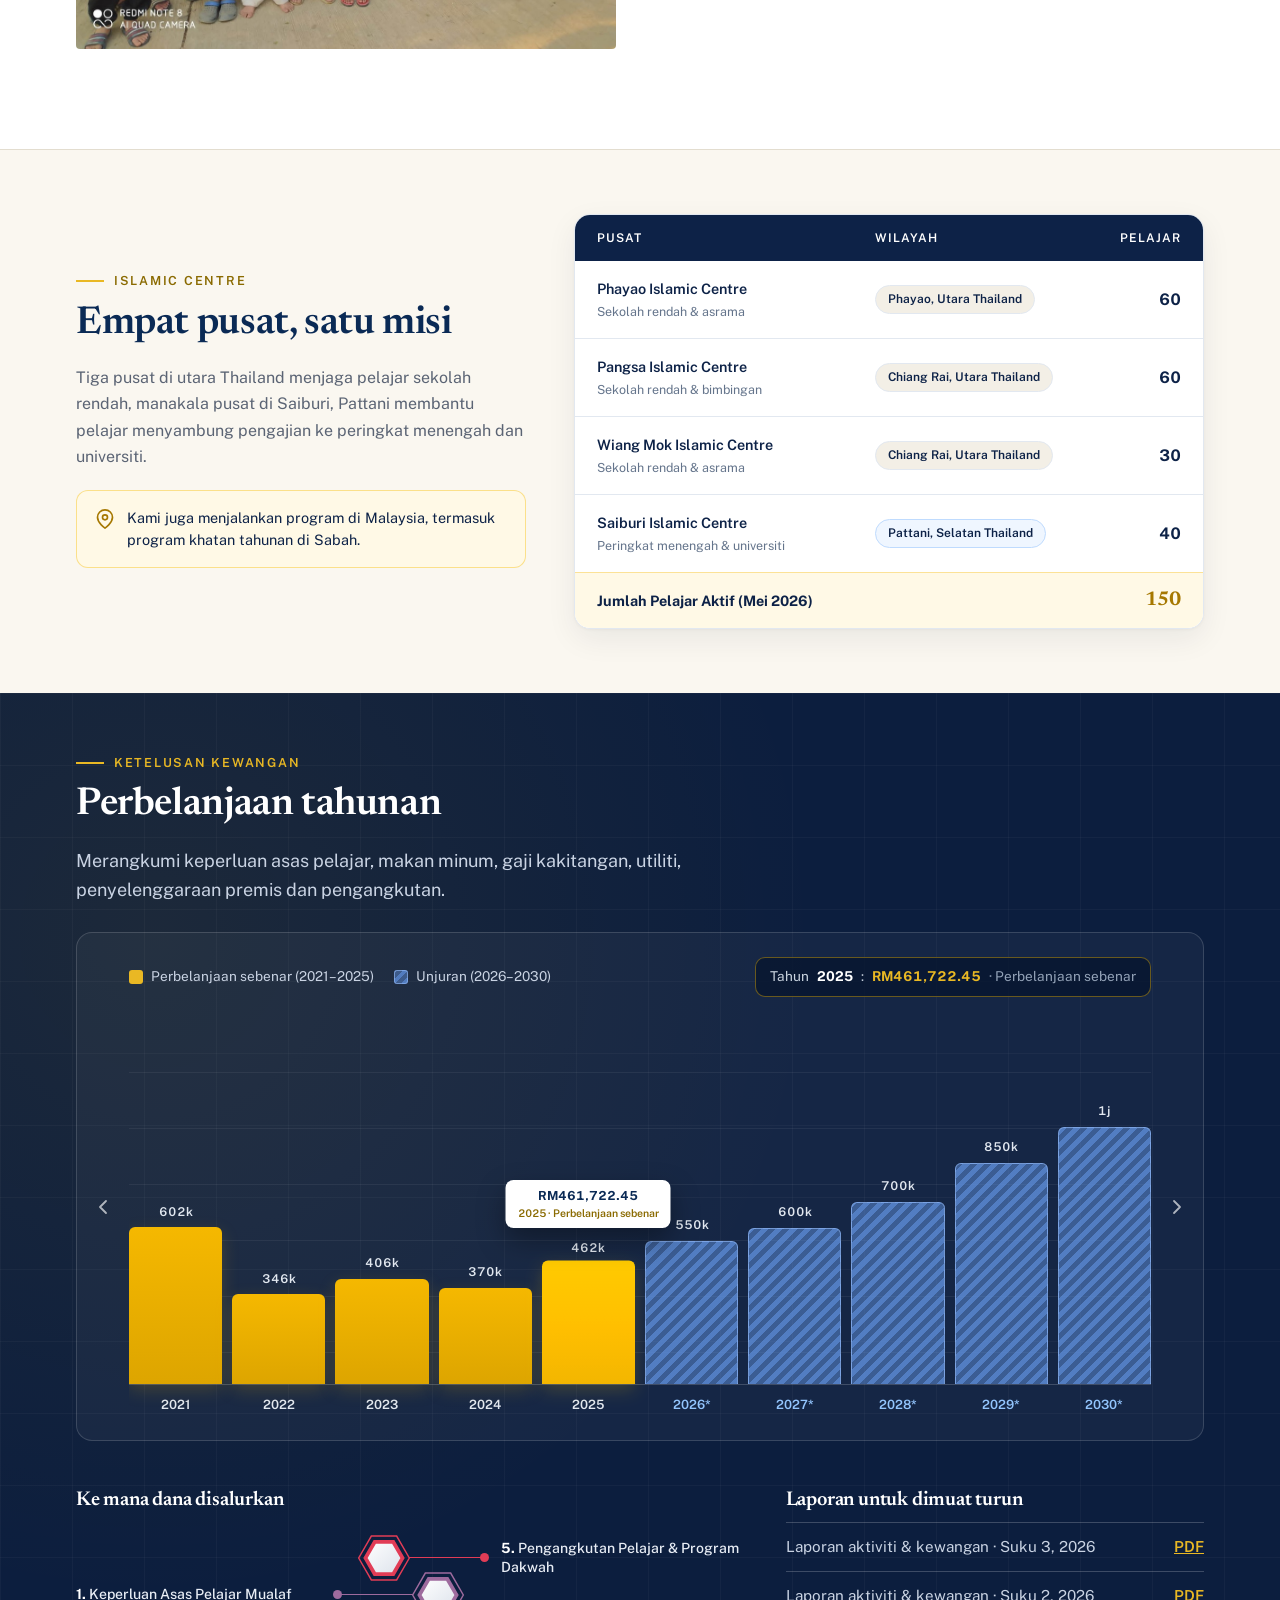
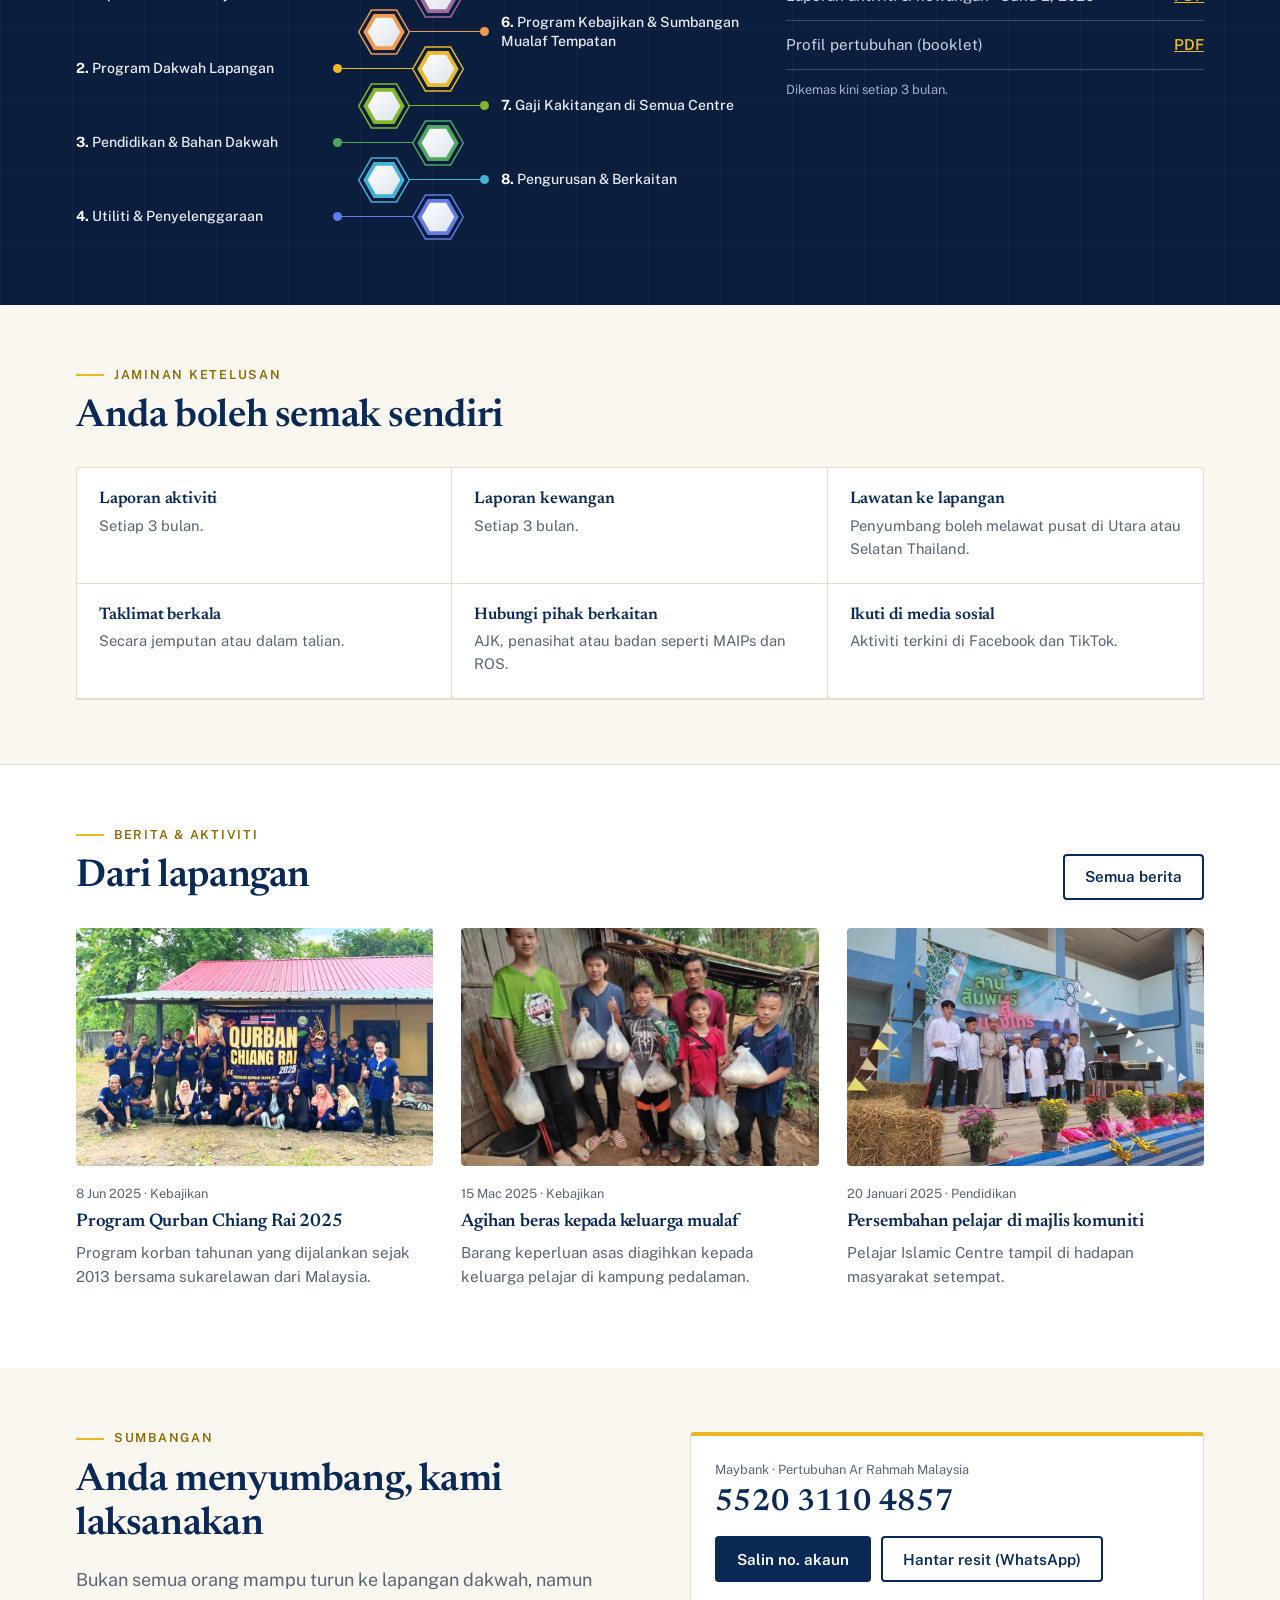
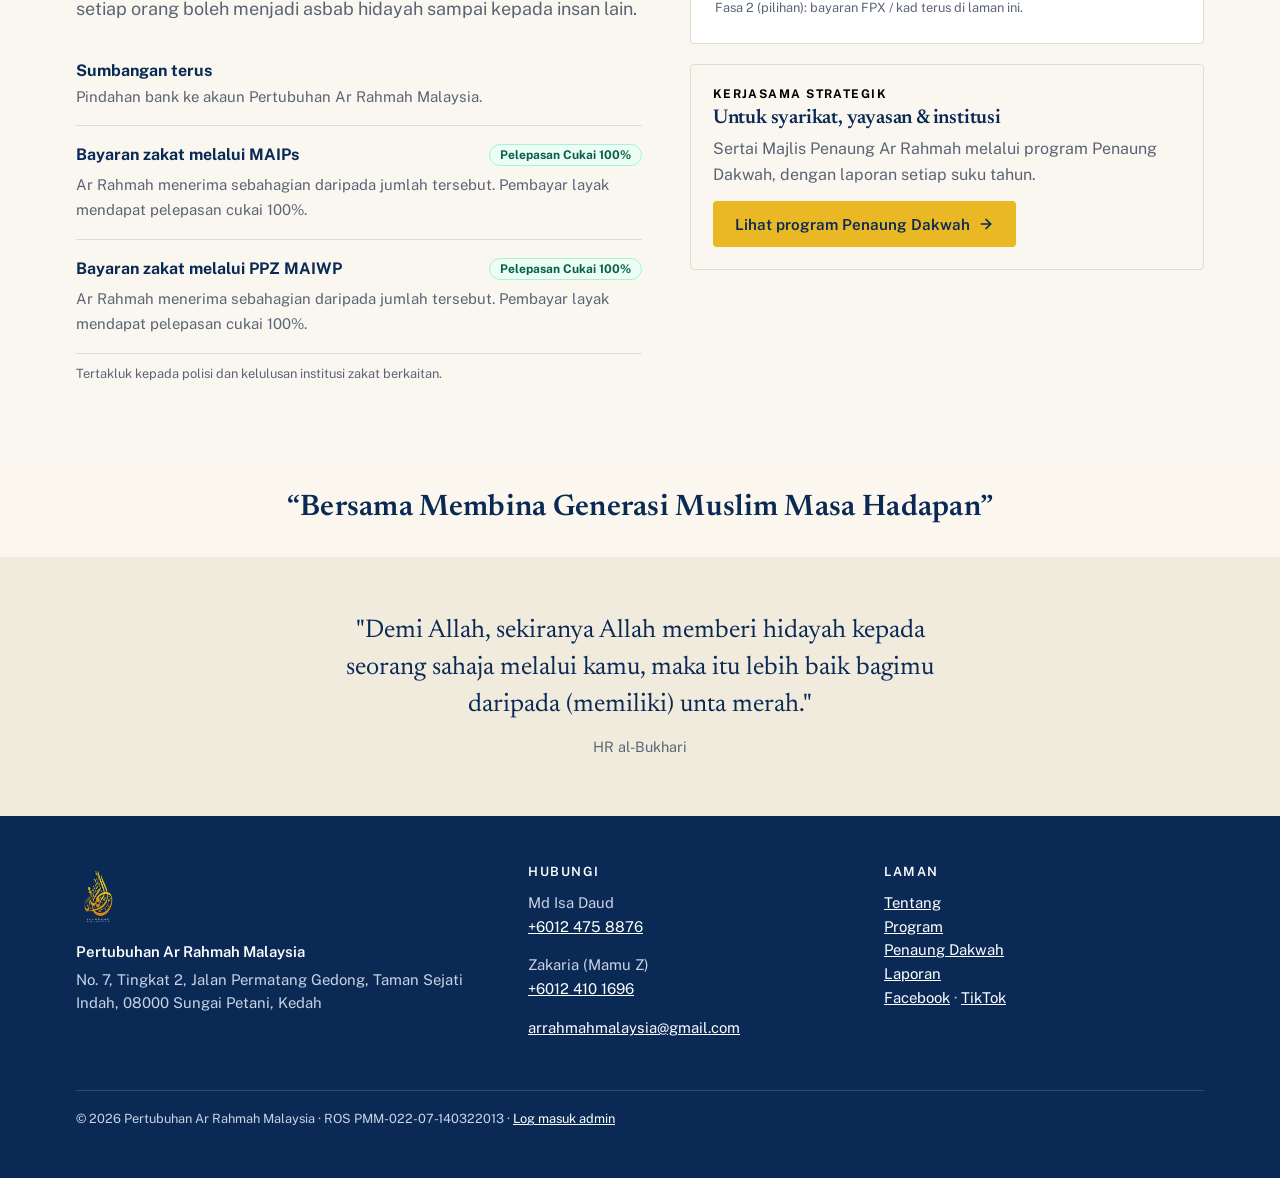
==== commit a2309db5: "update" ====
--- a/index.html
+++ b/index.html
@@ -24,7 +24,16 @@
       <svg width="22" height="22" viewBox="0 0 24 24" fill="none" stroke="currentColor" stroke-width="2"><path d="M3 6h18M3 12h18M3 18h18"/></svg>
     </button>
     <nav class="nav" id="nav">
-      <a href="#tentang">Tentang</a>
+      <div class="nav-drop">
+  <a href="#tentang" class="drop-trigger">
+    Tentang
+    <svg class="chev" width="14" height="14" viewBox="0 0 24 24" fill="none" stroke="currentColor" stroke-width="2.2" aria-hidden="true"><path d="M6 9l6 6 6-6"/></svg>
+  </a>
+  <div class="drop-menu">
+    <a href="#tentang">Tentang Kami</a>
+    <a href="ajk.html">AJK &amp; Penasihat</a>
+  </div>
+</div>
       <a href="#program">Program</a>
       <a href="#centre">Islamic Centre</a>
       <a href="#ketelusan">Ketelusan</a>
@@ -41,16 +50,24 @@
     <img src="assets/hero.jpg" data-src="site.hero_image" alt="Pelajar dan guru di Islamic Centre Ar Rahmah, Utara Thailand">
     <figcaption>Pelajar Islamic Centre, Utara Thailand</figcaption>
   </figure>
+  <div class="hero-fade" aria-hidden="true"></div>
+
   <div class="wrap hero-body">
-    <div>
-      <h1 data-t="site.hero_title">Membina Generasi Muslim Baharu Masa Hadapan di Utara Thailand</h1>
+    <div class="hero-col">
+      <div class="hero-pill">
+        <span class="dot" aria-hidden="true"></span>
+        <span>Utara Thailand · Phayao &amp; Chiang Rai</span>
+      </div>
+
+      <h1>Bersama Membina<br><span class="hero-gold">Generasi Muslim</span> Masa Hadapan</h1>
       <p class="tag-en" data-t="site.tagline_en">Building future Muslim generations in Northern Thailand</p>
-    </div>
-    <div class="hero-side">
-      <p data-t="site.hero_text">Kami menjaga, mendidik dan membimbing anak-anak mualaf daripada komuniti 'Orang Bukit' di Phayao dan Chiang Rai, seawal usia 7 tahun.</p>
-      <div class="actions">
-        <a class="btn btn-gold" href="#sumbang">Sumbang sekarang</a>
-        <a class="btn btn-line" href="penaung.html">Jadi Penaung Dakwah</a>
+
+      <div class="hero-side">
+        <p data-t="site.hero_text">Kami menjaga, mendidik dan membimbing anak-anak mualaf daripada komuniti 'Orang Bukit' di Phayao dan Chiang Rai, seawal usia 7 tahun.</p>
+        <div class="actions">
+          <a class="btn btn-gold" href="#sumbang">Sumbang sekarang</a>
+          <a class="btn btn-line" href="penaung.html">Jadi Penaung Dakwah</a>
+        </div>
       </div>
     </div>
   </div>
@@ -74,8 +91,10 @@
       <p class="eyebrow">Tentang kami</p>
       <h2 data-t="site.about_title">Meneruskan amanah dakwah yang bermula lebih 30 tahun dahulu</h2>
       <p data-t="site.about_text">Usaha ini dimulakan oleh Almarhum Ustaz Abdul Wahab Ahmad bersama para pendakwah tempatan di wilayah Phayao dan Chiang Rai. Pertubuhan Ar Rahmah Malaysia ditubuhkan untuk meneruskan perjuangan itu, dengan pendidikan yang tersusun untuk anak-anak mualaf supaya saudara baharu tidak kembali mundur.</p>
-      <p><b>Visi:</b> <span data-t="site.visi">Melahirkan generasi Muslim mualaf yang berilmu, berakhlak mulia dan mampu membina komuniti Islam yang kukuh serta berdikari dalam tempoh 20 tahun.</span></p>
-      <ul class="meta-list">
+<div class="visi-box"><span class="visi-label">Visi 20 Tahun</span>
+  <p data-t="site.visi">Melahirkan generasi Muslim mualaf yang berilmu, berakhlak mulia dan mampu membina komuniti Islam yang kukuh serta berdikari dalam tempoh 20 tahun.</p>
+</div>  
+        <ul class="meta-list">
         <li><span>Ditubuhkan</span><span data-t="site.founded">14 Mac 2013</span></li>
         <li><span>No. Pendaftaran ROS</span><span data-t="site.ros">PMM-022-07-140322013</span></li>
         <li><span>Status</span><span>Pertubuhan Bukan Kerajaan (NGO)</span></li>
@@ -90,17 +109,19 @@
           <cite><span data-t="site.chair_name">Amir Hamzah bin Abdul Hashim</span><small data-t="site.chair_role">Pengerusi</small></cite>
         </div>
       </div>
-      <p class="eyebrow" style="margin-top:36px">Model pembangunan</p>
-      <p style="margin:0;color:var(--muted)">Perjalanan seorang anak, daripada belum mengenali Islam hingga menjadi pembina ummah.</p>
-      <ol class="steps v">
-        <li>Bukan Islam</li>
-        <li>Mualaf</li>
-        <li>Asrama dan penjagaan</li>
-        <li>Pendidikan Islam</li>
-        <li>Pendidikan akademik</li>
-        <li>Muslim berilmu</li>
-        <li>Pembina ummah</li>
-      </ol>
+      <div class="model-card">
+  <p class="eyebrow">Model pembangunan</p>
+  <p class="model-sub">Perjalanan seorang anak, daripada belum mengenali Islam sehinggalah menjadi pembina ummah.</p>
+  <ol class="model-steps">
+    <li>Bukan Islam</li>
+    <li>Mualaf</li>
+    <li>Asrama dan penjagaan</li>
+    <li>Pendidikan Islam</li>
+    <li>Pendidikan akademik</li>
+    <li>Muslim berilmu</li>
+    <li>Pembina ummah</li>
+  </ol>
+</div>
     </div>
   </div>
 </section>
@@ -108,14 +129,14 @@
 <section id="program" class="pillars">
   <div class="wrap">
     <p class="eyebrow">Tiga teras utama</p>
-    <h2>Apa yang kami lakukan setiap hari</h2>
+    <h2>Usaha yang kami lakukan setiap hari</h2>
 
     <div class="pillar">
       <div class="pillar-img"><img src="assets/pendidikan.jpg" alt="Pelajar beratur untuk makan di asrama" loading="lazy"></div>
       <div>
         <p class="num">01</p>
         <h3>Pendidikan dan penjagaan pelajar</h3>
-        <p>Menggabungkan ilmu akademik dan pendidikan Islam, bermula seawal usia 7 tahun.</p>
+        <p>Menggabungkan ilmu akademik dan pendidikan Islam bermula seawal usia 7 tahun.</p>
         <ul><li>Asrama, makanan dan keperluan asas</li><li>Pendidikan akademik dan pendidikan Islam</li><li>Sokongan ke peringkat menengah dan universiti</li></ul>
       </div>
     </div>
@@ -125,8 +146,8 @@
       <div>
         <p class="num">02</p>
         <h3>Dakwah lapangan</h3>
-        <p>Memperkenalkan Islam dan mengukuhkan kefahaman agama dalam komuniti pedalaman, dengan hikmah dan kasih sayang.</p>
-        <ul><li>Dakwah masyarakat pedalaman</li><li>Program pengislaman</li><li>Kelas pengajian Islam dan ziarah komuniti</li></ul>
+        <p>Memperkenalkan Islam serta mengukuhkan kefahaman agama dalam kalangan komuniti pedalaman secara berhikmah dan penuh kasih sayang.</p>
+        <ul><li>Dakwah kepada masyarakat pedalaman</li><li>Program pengislaman</li><li>Kelas pengajian Islam dan ziarah komuniti</li></ul>
       </div>
     </div>
 
@@ -135,8 +156,8 @@
       <div>
         <p class="num">03</p>
         <h3>Kebajikan</h3>
-        <p>Membantu memenuhi keperluan asas supaya mereka dapat fokus belajar dan beribadah.</p>
-        <ul><li>Sumbangan barang keperluan kepada orang kampung</li><li>Membantu anak yatim dan mualaf yang kurang berkemampuan</li><li>Program korban tahunan sejak 2013</li></ul>
+        <p>Membantu memenuhi keperluan asas supaya mereka dapat memberikan tumpuan kepada pembelajaran dan ibadah.</p>
+        <ul><li>Sumbangan barang keperluan kepada orang kampung</li><li>Membantu anak yatim dan golongan mualaf yang kurang berkemampuan</li><li>Program korban tahunan sejak 2013</li></ul>
       </div>
     </div>
   </div>
@@ -170,7 +191,8 @@
           <tbody id="centres-body"></tbody>
           <tfoot>
             <tr>
-              <td colspan="2">Jumlah Pelajar Aktif (<span data-t="stats.asof">Mei 2026</span>)</td>
+              <td>Jumlah Pelajar Aktif (<span data-t="stats.asof">Mei 2026</span>)</td>
+              <td class="hide-sm"></td>
               <td id="centres-total" data-t="stats.students">150</td>
             </tr>
           </tfoot>
@@ -186,24 +208,121 @@
     <h2>Perbelanjaan tahunan</h2>
     <p class="lead">Merangkumi keperluan asas pelajar, makan minum, gaji kakitangan, utiliti, penyelenggaraan premis dan pengangkutan.</p>
 
-    <div class="chart" role="img" aria-label="Perbelanjaan 2021 hingga 2025 dan unjuran 2026 hingga 2030" id="chart"></div>
-    <div class="years" id="years"></div>
-    <div class="legend"><span><i></i>Perbelanjaan sebenar (RM)</span><span><i class="p"></i>Unjuran</span></div>
-
-    <div class="two" style="margin-top:48px">
+    <div class="chart-panel">
+      <button type="button" class="chart-nav prev" id="chart-prev" aria-label="Tahun sebelumnya">
+        <svg width="24" height="24" viewBox="0 0 24 24" fill="none" stroke="currentColor" stroke-width="1.8" stroke-linecap="round" stroke-linejoin="round" aria-hidden="true"><polyline points="15 18 9 12 15 6"/></svg>
+      </button>
+      <button type="button" class="chart-nav next" id="chart-next" aria-label="Tahun seterusnya">
+        <svg width="24" height="24" viewBox="0 0 24 24" fill="none" stroke="currentColor" stroke-width="1.8" stroke-linecap="round" stroke-linejoin="round" aria-hidden="true"><polyline points="9 18 15 12 9 6"/></svg>
+      </button>
+
+      <div class="chart-head">
+        <div class="legend">
+          <span><i></i>Perbelanjaan sebenar (2021–2025)</span>
+          <span><i class="p"></i>Unjuran (2026–2030)</span>
+        </div>
+        <div class="chart-readout" aria-live="polite">
+          Tahun <strong id="ro-year">2025</strong>:
+          <strong class="ro-amt" id="ro-amt">RM461,722.45</strong>
+          <span class="ro-type" id="ro-type">· Perbelanjaan sebenar</span>
+        </div>
+      </div>
+
+      <div class="chart-scroll" id="chart-scroll">
+        <div class="chart" role="list" aria-label="Perbelanjaan 2021 hingga 2025 dan unjuran 2026 hingga 2030" id="chart"></div>
+        <div class="years" id="years"></div>
+      </div>
+    </div>
+
+    <div class="spend-bottom">
       <div>
         <h3>Ke mana dana disalurkan</h3>
-        <ol class="uses">
-          <li>Keperluan asas pelajar mualaf</li>
-          <li>Program dakwah lapangan</li>
-          <li>Pendidikan dan bahan dakwah</li>
-          <li>Utiliti dan penyelenggaraan</li>
-          <li>Pengangkutan pelajar dan program</li>
-          <li>Kebajikan mualaf tempatan</li>
-          <li>Gaji kakitangan di semua pusat</li>
-          <li>Pengurusan dan berkaitan</li>
-        </ol>
-      </div>
+
+        <!-- Shared light gradient for inner hexagons -->
+        <svg width="0" height="0" style="position:absolute" aria-hidden="true">
+          <defs>
+            <linearGradient id="hexFill" x1="0%" y1="0%" x2="100%" y2="100%">
+              <stop offset="0%" stop-color="#FFFFFF"/>
+              <stop offset="100%" stop-color="#DCE2EB"/>
+            </linearGradient>
+          </defs>
+        </svg>
+
+        <div class="dana-flow">
+          <div class="dana-row right" style="--c:#E13C56;--ord:5">
+            <div class="dana-left"></div>
+            <div class="dana-track">
+              <svg class="hex" viewBox="0 0 64 56" aria-hidden="true"><polygon class="hex-out" points="17,2 47,2 62,28 47,54 17,54 2,28"/><polygon class="hex-in" points="21,9 43,9 54,28 43,47 21,47 10,28"/></svg>
+              <span class="dana-line"></span><span class="dana-dot"></span>
+            </div>
+            <div class="dana-right"><b>5.</b> Pengangkutan Pelajar &amp; Program Dakwah</div>
+          </div>
+
+          <div class="dana-row left" style="--c:#9E6B9E;--ord:1">
+            <div class="dana-left"><b>1.</b> Keperluan Asas Pelajar Mualaf</div>
+            <div class="dana-track">
+              <span class="dana-dot"></span><span class="dana-line"></span>
+              <svg class="hex" viewBox="0 0 64 56" aria-hidden="true"><polygon class="hex-out" points="17,2 47,2 62,28 47,54 17,54 2,28"/><polygon class="hex-in" points="21,9 43,9 54,28 43,47 21,47 10,28"/></svg>
+            </div>
+            <div class="dana-right"></div>
+          </div>
+
+          <div class="dana-row right" style="--c:#F09B4E;--ord:6">
+            <div class="dana-left"></div>
+            <div class="dana-track">
+              <svg class="hex" viewBox="0 0 64 56" aria-hidden="true"><polygon class="hex-out" points="17,2 47,2 62,28 47,54 17,54 2,28"/><polygon class="hex-in" points="21,9 43,9 54,28 43,47 21,47 10,28"/></svg>
+              <span class="dana-line"></span><span class="dana-dot"></span>
+            </div>
+            <div class="dana-right"><b>6.</b> Program Kebajikan &amp; Sumbangan Mualaf Tempatan</div>
+          </div>
+
+          <div class="dana-row left" style="--c:#EAB924;--ord:2">
+            <div class="dana-left"><b>2.</b> Program Dakwah Lapangan</div>
+            <div class="dana-track">
+              <span class="dana-dot"></span><span class="dana-line"></span>
+              <svg class="hex" viewBox="0 0 64 56" aria-hidden="true"><polygon class="hex-out" points="17,2 47,2 62,28 47,54 17,54 2,28"/><polygon class="hex-in" points="21,9 43,9 54,28 43,47 21,47 10,28"/></svg>
+            </div>
+            <div class="dana-right"></div>
+          </div>
+
+          <div class="dana-row right" style="--c:#84B62B;--ord:7">
+            <div class="dana-left"></div>
+            <div class="dana-track">
+              <svg class="hex" viewBox="0 0 64 56" aria-hidden="true"><polygon class="hex-out" points="17,2 47,2 62,28 47,54 17,54 2,28"/><polygon class="hex-in" points="21,9 43,9 54,28 43,47 21,47 10,28"/></svg>
+              <span class="dana-line"></span><span class="dana-dot"></span>
+            </div>
+            <div class="dana-right"><b>7.</b> Gaji Kakitangan di Semua Centre</div>
+          </div>
+
+          <div class="dana-row left" style="--c:#4FA75F;--ord:3">
+            <div class="dana-left"><b>3.</b> Pendidikan &amp; Bahan Dakwah</div>
+            <div class="dana-track">
+              <span class="dana-dot"></span><span class="dana-line"></span>
+              <svg class="hex" viewBox="0 0 64 56" aria-hidden="true"><polygon class="hex-out" points="17,2 47,2 62,28 47,54 17,54 2,28"/><polygon class="hex-in" points="21,9 43,9 54,28 43,47 21,47 10,28"/></svg>
+            </div>
+            <div class="dana-right"></div>
+          </div>
+
+          <div class="dana-row right" style="--c:#42B3D5;--ord:8">
+            <div class="dana-left"></div>
+            <div class="dana-track">
+              <svg class="hex" viewBox="0 0 64 56" aria-hidden="true"><polygon class="hex-out" points="17,2 47,2 62,28 47,54 17,54 2,28"/><polygon class="hex-in" points="21,9 43,9 54,28 43,47 21,47 10,28"/></svg>
+              <span class="dana-line"></span><span class="dana-dot"></span>
+            </div>
+            <div class="dana-right"><b>8.</b> Pengurusan &amp; Berkaitan</div>
+          </div>
+
+          <div class="dana-row left" style="--c:#637BE8;--ord:4">
+            <div class="dana-left"><b>4.</b> Utiliti &amp; Penyelenggaraan</div>
+            <div class="dana-track">
+              <span class="dana-dot"></span><span class="dana-line"></span>
+              <svg class="hex" viewBox="0 0 64 56" aria-hidden="true"><polygon class="hex-out" points="17,2 47,2 62,28 47,54 17,54 2,28"/><polygon class="hex-in" points="21,9 43,9 54,28 43,47 21,47 10,28"/></svg>
+            </div>
+            <div class="dana-right"></div>
+          </div>
+        </div>
+      </div>
+
       <div>
         <h3>Laporan untuk dimuat turun</h3>
         <ul class="meta-list rep-list" id="reports"></ul>
@@ -242,12 +361,27 @@
   <div class="wrap give">
     <div>
       <p class="eyebrow">Sumbangan</p>
-      <h2>Anda menyumbang, kami melaksanakan</h2>
-      <p class="lead">Bukan semua orang boleh turun ke lapangan dakwah, tetapi semua orang boleh menjadi sebab hidayah sampai kepada manusia.</p>
+      <h2>Anda menyumbang, kami laksanakan</h2>
+      <p class="lead">Bukan semua orang mampu turun ke lapangan dakwah, namun setiap orang boleh menjadi asbab hidayah sampai kepada insan lain.</p>
       <ul class="ways">
-        <li><b>Sumbangan terus</b><span>Pindahan bank ke akaun Pertubuhan Ar Rahmah Malaysia.</span></li>
-        <li><b>Bayaran zakat melalui MAIPs</b><span>Ar Rahmah menerima sebahagian jumlah. Pembayar layak mendapat pelepasan cukai 100%.</span></li>
-        <li><b>Bayaran zakat melalui PPZ MAIWP</b><span>Ar Rahmah menerima sebahagian jumlah. Pembayar layak mendapat pelepasan cukai 100%.</span></li>
+        <li>
+          <b>Sumbangan terus</b>
+          <span>Pindahan bank ke akaun Pertubuhan Ar Rahmah Malaysia.</span>
+        </li>
+        <li>
+          <div class="way-head">
+            <b>Bayaran zakat melalui MAIPs</b>
+            <span class="tax-pill">Pelepasan Cukai 100%</span>
+          </div>
+          <span>Ar Rahmah menerima sebahagian daripada jumlah tersebut. Pembayar layak mendapat pelepasan cukai 100%.</span>
+        </li>
+        <li>
+          <div class="way-head">
+            <b>Bayaran zakat melalui PPZ MAIWP</b>
+            <span class="tax-pill">Pelepasan Cukai 100%</span>
+          </div>
+          <span>Ar Rahmah menerima sebahagian daripada jumlah tersebut. Pembayar layak mendapat pelepasan cukai 100%.</span>
+        </li>
       </ul>
       <p class="fine" style="margin-top:10px">Tertakluk kepada polisi dan kelulusan institusi zakat berkaitan.</p>
     </div>
@@ -261,10 +395,14 @@
         </div>
         <p class="fine" style="margin:16px 0 0">Fasa 2 (pilihan): bayaran FPX / kad terus di laman ini.</p>
       </div>
-      <div style="margin-top:20px;padding:22px;border:1px solid var(--line);border-radius:var(--r)">
-        <h3 style="margin-bottom:6px">Untuk syarikat, yayasan & institusi</h3>
+      <div class="partner-box">
+        <span class="partner-tag">Kerjasama Strategik</span>
+        <h3 style="margin-bottom:6px">Untuk syarikat, yayasan &amp; institusi</h3>
         <p style="color:var(--muted);margin-bottom:14px">Sertai Majlis Penaung Ar Rahmah melalui program Penaung Dakwah, dengan laporan setiap suku tahun.</p>
-        <a class="btn btn-gold" href="penaung.html">Lihat program Penaung Dakwah</a>
+        <a class="btn btn-gold" href="penaung.html">
+          <span>Lihat program Penaung Dakwah</span>
+          <svg width="16" height="16" viewBox="0 0 24 24" fill="none" stroke="currentColor" stroke-width="2.4" stroke-linecap="round" stroke-linejoin="round" aria-hidden="true"><path d="M5 12h14"/><path d="m12 5 7 7-7 7"/></svg>
+        </a>
       </div>
     </div>
   </div>
--- a/style.css
+++ b/style.css
@@ -52,20 +52,54 @@
   .nav .btn{margin-top:12px}
 }
 
-/* hero */
-.hero{padding:0;background:var(--navy);color:#fff}
-.hero-img{position:relative;aspect-ratio:16/7;min-height:260px;overflow:hidden}
-.hero-img img{width:100%;height:100%;object-fit:cover;object-position:center 40%}
-.hero-img figcaption{position:absolute;right:12px;bottom:10px;font-size:.75rem;background:rgba(0,0,0,.55);padding:3px 8px;border-radius:2px}
-.hero-body{display:grid;grid-template-columns:1.4fr 1fr;gap:48px;padding:44px 16px 56px}
-.hero h1{color:#fff}
-.hero .tag-en{font-family:var(--serif);font-style:italic;color:#C9D3E3;font-size:1.15rem;margin-top:-4px}
-.hero-side{border-left:2px solid var(--gold);padding-left:24px;align-self:end}
-.hero-side p{color:#D6DEEA}
+/* hero (layered right photo + soft left navy fade) */
+.hero{position:relative;padding:0;background:#0C1E3E;color:#fff;overflow:hidden}
+.hero-img{position:absolute;top:0;right:0;bottom:0;width:68%;z-index:1;overflow:hidden}
+.hero-img img{width:100%;height:100%;object-fit:cover;object-position:center 30%}
+.hero-img figcaption{position:absolute;right:16px;bottom:14px;z-index:3;font-size:.75rem;color:#fff;background:rgba(8,22,48,.75);backdrop-filter:blur(4px);padding:4px 10px;border-radius:999px;border:1px solid rgba(255,255,255,.18)}
+
+/* soft feather on the left edge only, keeping right 52%+ bright & uncovered */
+.hero-fade{
+  position:absolute;inset:0;z-index:2;pointer-events:none;
+  background:linear-gradient(
+    90deg,
+    #0C1E3E 0%,
+    #0C1E3E 36%,
+    rgba(12,30,62,.9) 43%,
+    rgba(12,30,62,.38) 50%,
+    rgba(12,30,62,0) 57%,
+    rgba(12,30,62,0) 100%
+  );
+}
+
+.hero-body{position:relative;z-index:3;min-height:560px;display:flex;align-items:center;padding:56px 16px 64px}
+.hero-col{max-width:540px}
+
+.hero-pill{
+  display:inline-flex;align-items:center;gap:8px;
+  padding:6px 14px;margin-bottom:22px;border-radius:999px;
+  background:rgba(255,255,255,.08);border:1px solid rgba(255,255,255,.22);
+  font:500 .8rem/1 var(--sans);color:#E8EDF5;letter-spacing:.02em;
+}
+.hero-pill .dot{width:6px;height:6px;border-radius:50%;background:var(--gold);flex-shrink:0}
+
+.hero h1{color:#fff;font-weight:700;font-size:clamp(2.2rem,4.6vw,3.5rem);line-height:1.08;margin-bottom:14px}
+.hero .hero-gold{color:var(--gold)}
+.hero .tag-en{font-family:var(--serif);font-style:italic;color:#C9D3E3;font-size:1.1rem;margin:0 0 24px}
+
+.hero-side{border-left:2px solid var(--gold);padding-left:18px;max-width:46ch}
+.hero-side p{color:#D6DEEA;margin-bottom:20px}
 .hero .btn-line{color:#fff}
-.hero .btn-line:hover{background:rgba(255,255,255,.08)}
+.hero .btn-line:hover{background:rgba(255,255,255,.1)}
 .actions{display:flex;flex-wrap:wrap;gap:12px}
-@media (max-width:820px){.hero-body{grid-template-columns:1fr;gap:24px;padding-top:32px}.hero-side{padding-left:16px}}
+
+@media (max-width:860px){
+  .hero-img{position:relative;width:100%;height:260px}
+  .hero-fade{display:none}
+  .hero-body{min-height:auto;padding:32px 16px 44px}
+  .hero-col{max-width:100%}
+  .hero-side{padding-left:14px}
+}
 
 /* facts */
 .facts{padding:0;background:#fff;border-bottom:1px solid var(--line)}
@@ -105,51 +139,53 @@
 .centre-grid{display:grid;grid-template-columns:5fr 7fr;gap:48px;align-items:center}
 @media (max-width:860px){.centre-grid{grid-template-columns:1fr;gap:28px}}
 
+#centre .lead{font-size:1rem;line-height:1.65}
+
 .centre-note{
   display:flex;align-items:flex-start;gap:12px;
   margin-top:20px;padding:16px 18px;border-radius:12px;
-  background:#FDF8E8;border:1px solid rgba(233,184,36,.45);
-  color:var(--navy);font-size:.92rem;line-height:1.5;
-}
-.centre-note svg{width:20px;height:20px;color:var(--gold-ink);flex-shrink:0;margin-top:2px}
+  background:#FFF9E6;border:1px solid rgba(245,184,0,.4);
+  color:#0D2247;font-size:.9rem;line-height:1.5;
+}
+.centre-note svg{width:20px;height:20px;color:#A67800;flex-shrink:0;margin-top:2px}
 
 .centre-card{
-  background:#fff;border:1px solid var(--line);border-radius:16px;
-  box-shadow:0 12px 32px -12px rgba(10,42,85,.12);overflow:hidden;
+  background:#fff;border:1px solid #E2E8F0;border-radius:16px;
+  box-shadow:0 10px 30px rgba(12,30,62,.07),0 1px 3px rgba(12,30,62,.04);overflow:hidden;
 }
 .tbl-wrap{overflow-x:auto}
-.tbl{width:100%;border-collapse:collapse;background:#fff;font-size:.94rem;border:0}
-.tbl thead tr{background:var(--navy)}
+.tbl{width:100%;border-collapse:collapse;background:#fff;font-size:.9rem;border:0}
+.tbl thead tr{background:#0D2247}
 .tbl th{
   text-align:left;padding:16px 22px;border:0;
   font:600 .75rem var(--sans);letter-spacing:.08em;text-transform:uppercase;color:#fff;
 }
 .tbl th:last-child{text-align:right}
 .tbl tbody tr{transition:background .15s}
-.tbl tbody tr:hover{background:#FAF7F0}
-.tbl td{padding:18px 22px;border-bottom:1px solid #EFECE4;vertical-align:middle}
+.tbl tbody tr:hover{background:#FAF8F4}
+.tbl td{padding:16px 22px;border-bottom:1px solid #E2E8F0;vertical-align:middle}
 .tbl tbody tr:last-child td{border-bottom:0}
-.tbl td:first-child{font-weight:600;color:var(--navy)}
-.tbl td:first-child small,.tbl td:first-child .sub{
-  display:block;font-weight:400;font-size:.82rem;color:var(--muted);margin-top:2px;
+.tbl td:first-child b{display:block;font-weight:600;color:#0D2247;font-size:.9rem}
+.tbl td:first-child .sub{
+  display:block;font-weight:400;font-size:.78rem;color:#64748B;margin-top:2px;
 }
 .tbl td.n,.tbl tbody td:last-child{
-  font:700 1.05rem var(--sans);color:var(--navy);text-align:right;font-variant-numeric:tabular-nums;
+  font:700 1rem var(--sans);color:#0D2247;text-align:right;font-variant-numeric:tabular-nums;
 }
 
 /* wilayah pill badges */
 .pill{
-  display:inline-block;padding:4px 12px;border-radius:999px;
-  font-size:.78rem;font-weight:600;white-space:nowrap;
-  background:#F4F0E6;color:var(--navy);border:1px solid #E3DDCF;
-}
-.pill.south{background:#EFF6FF;border-color:#BFDBFE}
+  display:inline-flex;align-items:center;padding:4px 12px;border-radius:999px;
+  font-size:.75rem;font-weight:600;white-space:nowrap;
+  background:#F3EFE6;color:#0D2247;border:1px solid #E2E8F0;
+}
+.pill.south{background:#EFF6FF;border-color:#BFDBFE;color:#0D2247}
 
 /* gold-tinted total row */
-.tbl tfoot tr{background:#FDF8E8;border-top:1px solid rgba(233,184,36,.35)}
-.tbl tfoot td{padding:16px 22px;font-weight:700;color:var(--navy);font-size:.92rem;border:0}
+.tbl tfoot tr{background:#FFF9E6;border-top:1px solid rgba(245,184,0,.35)}
+.tbl tfoot td{padding:16px 22px;font-weight:700;color:#0D2247;font-size:.9rem;border:0}
 .tbl tfoot td:last-child{
-  text-align:right;font:700 1.35rem var(--serif);color:var(--gold-ink);font-variant-numeric:tabular-nums;
+  text-align:right;font:700 1.25rem var(--serif);color:#A67800;font-variant-numeric:tabular-nums;
 }
 
 @media (max-width:560px){
@@ -157,35 +193,297 @@
   .tbl .hide-sm{display:none}
 }
 
-/* model steps */
-.steps{list-style:none;padding:0;margin:32px 0 0;display:grid;grid-template-columns:repeat(7,1fr);counter-reset:s;border-top:2px solid var(--navy)}
-.steps li{counter-increment:s;padding:16px 12px 0 0;font-weight:600;color:var(--navy);font-size:.95rem;position:relative}
-.steps li::before{content:counter(s,decimal-leading-zero);display:block;font:500 .8rem var(--sans);color:var(--gold-ink);margin-bottom:6px}
-.steps li::after{content:"";position:absolute;top:-7px;left:0;width:12px;height:12px;background:var(--gold);border:2px solid var(--navy);border-radius:50%}
-@media (max-width:820px){.steps{grid-template-columns:1fr;border-top:0;border-left:2px solid var(--navy);margin-left:6px}.steps li{padding:0 0 18px 22px}.steps li::after{top:2px;left:-7px}}
-
-.steps.v{grid-template-columns:1fr;border-top:0;border-left:2px solid var(--navy);margin:20px 0 0 6px}
-.steps.v li{padding:0 0 14px 22px}
-.steps.v li:last-child{padding-bottom:0}
-.steps.v li::after{top:2px;left:-7px}
-
-/* spending chart */
-.spend{background:var(--navy);color:#fff}
+/* visi 20 tahun highlight box */
+.visi-box{
+  background:#FFF9E6;
+  border:1px solid rgba(233,184,36,.35);
+  border-left:4px solid var(--gold);
+  border-radius:12px;
+  padding:22px 24px;
+  margin:24px 0 28px;
+}
+.visi-label{
+  display:block;
+  font:700 .75rem/1 var(--sans);
+  letter-spacing:.12em;
+  text-transform:uppercase;
+  color:var(--gold-ink);
+  margin-bottom:10px;
+}
+.visi-box p{
+  margin:0;
+  font:500 1.18rem/1.55 var(--serif);
+  color:var(--navy);
+}
+
+/* model pembangunan card & 7-step vertical timeline */
+.model-card{
+  margin-top:24px;
+  background:#fff;
+  border:1px solid #E2E8F0;
+  border-radius:16px;
+  padding:28px;
+  box-shadow:0 10px 30px rgba(12,30,62,.07),0 1px 3px rgba(12,30,62,.04);
+}
+.model-card .eyebrow{margin-bottom:10px}
+.model-sub{
+  margin:0 0 22px;
+  font-size:.9rem;
+  color:var(--muted);
+  line-height:1.55;
+}
+
+.model-steps{
+  list-style:none;
+  padding:0;
+  margin:0;
+  position:relative;
+  counter-reset:step;
+}
+.model-steps::before{
+  content:"";
+  position:absolute;
+  left:15px;
+  top:16px;
+  bottom:16px;
+  width:2px;
+  background:linear-gradient(to bottom,#E2E8F0,var(--gold));
+}
+.model-steps li{
+  counter-increment:step;
+  position:relative;
+  padding-left:46px;
+  min-height:32px;
+  display:flex;
+  align-items:center;
+  font-size:.95rem;
+  font-weight:500;
+  color:#334155;
+  margin-bottom:14px;
+}
+.model-steps li:last-child{
+  margin-bottom:0;
+  font-weight:700;
+  color:var(--navy);
+}
+.model-steps li::before{
+  content:counter(step);
+  position:absolute;
+  left:0;
+  top:50%;
+  transform:translateY(-50%);
+  width:32px;
+  height:32px;
+  border-radius:50%;
+  background:#FAF8F4;
+  border:1.5px solid var(--gold);
+  color:var(--navy);
+  font:700 .78rem/1 var(--sans);
+  display:grid;
+  place-items:center;
+  z-index:1;
+}
+.model-steps li:last-child::before{
+  background:var(--gold);
+  color:#0C1E3E;
+  box-shadow:0 0 0 5px rgba(233,184,36,.25);
+}
+
+/* spending chart (3rd image panel & bars + 4th image full-column width) */
+.spend{
+  background-color:#0C1E3E;
+  background-image:
+    radial-gradient(circle at 12% 20%,rgba(245,184,0,.07) 0%,transparent 45%),
+    linear-gradient(to right,rgba(255,255,255,.03) 1px,transparent 1px),
+    linear-gradient(to bottom,rgba(255,255,255,.03) 1px,transparent 1px);
+  background-size:100% 100%,72px 72px,72px 72px;
+  color:#fff;
+}
 .spend h2,.spend h3{color:#fff}
 .spend .lead{color:#C9D3E3}
 .spend .eyebrow{color:var(--gold)}
-.chart{display:grid;grid-template-columns:repeat(10,1fr);align-items:end;gap:10px;height:290px;margin-top:28px;border-bottom:1px solid rgba(255,255,255,.35);padding-top:30px}
-.bar{position:relative;background:var(--gold);border-radius:2px 2px 0 0;min-height:4px}
-.bar.proj{background:transparent;border:2px dashed var(--gold);border-bottom:0}
-.bar span{position:absolute;bottom:100%;left:50%;transform:translateX(-50%);font-size:.72rem;white-space:nowrap;padding-bottom:4px;color:#E8EDF5}
-.years{display:grid;grid-template-columns:repeat(10,1fr);gap:10px;font-size:.78rem;color:#C9D3E3;padding-top:8px;text-align:center}
-.legend{display:flex;gap:20px;font-size:.85rem;color:#C9D3E3;margin-top:14px;flex-wrap:wrap}
-.legend i{display:inline-block;width:14px;height:10px;background:var(--gold);margin-right:6px;vertical-align:middle}
-.legend i.p{background:none;border:2px dashed var(--gold)}
-.uses{columns:2;gap:40px;padding-left:20px;margin:0;color:#E8EDF5}
-.uses li{margin-bottom:8px;break-inside:avoid}
-@media (max-width:640px){.chart{gap:5px;height:220px}.years{gap:5px;font-size:.68rem}.bar span{display:none}.uses{columns:1}}
-
+
+.chart-panel{
+  position:relative;
+  margin-top:28px;
+  background:rgba(255,255,255,.04);
+  border:1px solid rgba(255,255,255,.15);
+  border-radius:16px;
+  padding:24px 52px 24px;
+}
+
+/* thin line arrows centered on left and right edges */
+.chart-nav{
+  position:absolute;top:54%;transform:translateY(-50%);z-index:25;
+  width:36px;height:56px;padding:0;border:0;border-radius:8px;
+  background:transparent;color:rgba(255,255,255,.65);
+  display:grid;place-items:center;cursor:pointer;
+  transition:color .18s ease,background .18s ease,opacity .18s ease;
+}
+.chart-nav.prev{left:8px}
+.chart-nav.next{right:8px}
+.chart-nav:hover:not(:disabled){color:var(--gold);background:rgba(255,255,255,.06)}
+.chart-nav:disabled{opacity:.22;cursor:default}
+.chart-head{
+  display:flex;flex-wrap:wrap;align-items:center;justify-content:space-between;
+  gap:16px;margin-bottom:8px;
+}
+.legend{display:flex;gap:20px;font-size:.85rem;color:#C9D3E3;flex-wrap:wrap;margin:0}
+.legend span{display:inline-flex;align-items:center;gap:8px}
+.legend i{display:inline-block;width:14px;height:14px;border-radius:3px;background:var(--gold)}
+.legend i.p{
+  background:repeating-linear-gradient(
+    -45deg,
+    rgba(91,138,212,.85),rgba(91,138,212,.85) 4px,
+    rgba(91,138,212,.5) 4px,rgba(91,138,212,.5) 8px
+  );
+  border:1px solid rgba(147,185,245,.65);
+}
+
+.chart-readout{
+  display:inline-flex;align-items:center;gap:8px;flex-wrap:wrap;
+  padding:8px 14px;border-radius:10px;
+  background:rgba(8,22,48,.82);border:1px solid rgba(245,184,0,.4);
+  font-size:.85rem;color:#CBD5E1;
+}
+.chart-readout strong{color:#fff}
+.chart-readout .ro-amt{color:var(--gold);font-variant-numeric:tabular-nums}
+.chart-readout .ro-type{color:#94A3B8}
+
+.chart-scroll{
+  overflow-x:auto;padding-top:12px;
+  scrollbar-width:none;-ms-overflow-style:none;scroll-behavior:smooth;
+}
+.chart-scroll::-webkit-scrollbar{display:none}
+.chart{
+  display:grid;grid-template-columns:repeat(10,1fr);align-items:stretch;
+  gap:10px;height:368px;padding-top:84px;
+  border-bottom:1px solid rgba(255,255,255,.18);
+  background-image:linear-gradient(to top,rgba(255,255,255,.06) 1px,transparent 1px);
+  background-size:100% 56px;
+}
+.bar-col{
+  position:relative;display:flex;flex-direction:column;
+  justify-content:flex-end;align-items:center;
+  height:100%;cursor:pointer;outline:none;
+}
+.bar-val{
+  position:relative;width:100%;text-align:center;
+  font-size:.76rem;font-weight:600;color:#E2E8F0;
+  margin-bottom:6px;white-space:nowrap;font-variant-numeric:tabular-nums;
+}
+.bar-tip{
+  position:absolute;bottom:calc(100% + 10px);left:50%;
+  transform:translate(-50%,6px);opacity:0;pointer-events:none;z-index:20;
+  background:#fff;color:var(--navy);border-radius:8px;padding:6px 12px;
+  box-shadow:0 12px 28px rgba(0,0,0,.35);white-space:nowrap;text-align:center;
+  transition:opacity .18s ease,transform .18s ease;
+}
+.bar-tip b{display:block;font-size:.78rem;font-weight:700;font-variant-numeric:tabular-nums}
+.bar-tip small{display:block;font-size:.66rem;font-weight:600;color:var(--gold-ink)}
+.bar-col:hover .bar-tip,.bar-col:focus .bar-tip,.bar-col.active .bar-tip{
+  opacity:1;transform:translate(-50%,0);
+}
+
+/* prevent left/right clipping on first (2021) and last (2030) bars */
+.bar-col:first-child .bar-tip{left:0;right:auto;transform:translate(0,6px);text-align:left}
+.bar-col:first-child:hover .bar-tip,
+.bar-col:first-child:focus .bar-tip,
+.bar-col:first-child.active .bar-tip{transform:translate(0,0)}
+
+.bar-col:last-child .bar-tip{left:auto;right:0;transform:translate(0,6px);text-align:right}
+.bar-col:last-child:hover .bar-tip,
+.bar-col:last-child:focus .bar-tip,
+.bar-col:last-child.active .bar-tip{transform:translate(0,0)}
+
+/* Full column width bars matching 4th image */
+.bar-rect{
+  width:100%;min-height:6px;border-radius:6px 6px 0 0;
+  background:linear-gradient(to top,#DDA500,#F5B800);
+  box-shadow:0 6px 18px rgba(245,184,0,.18);
+  transform-origin:bottom;transition:transform .22s ease,filter .22s ease;
+}
+.bar-rect.proj{
+  background:repeating-linear-gradient(
+    -45deg,
+    rgba(91,138,212,.88),rgba(91,138,212,.88) 5px,
+    rgba(91,138,212,.55) 5px,rgba(91,138,212,.55) 10px
+  );
+  border:1px solid rgba(147,185,245,.65);border-bottom:0;
+  box-shadow:none;
+}
+.bar-col:hover .bar-rect,.bar-col.active .bar-rect{
+  transform:scaleY(1.03);filter:brightness(1.1);
+}
+
+.years{
+  display:grid;grid-template-columns:repeat(10,1fr);gap:10px;
+  font-size:.8rem;font-weight:600;color:#E2E8F0;padding-top:10px;text-align:center;
+}
+.years span.proj-yr{color:#93C5FD}
+
+/* Bottom split: Hexagon infographic + Laporan */
+.spend-bottom{
+  display:grid;grid-template-columns:1.6fr 1fr;gap:40px;
+  align-items:start;margin-top:48px;
+}
+
+/* Ke mana dana disalurkan — staggered hexagon infographic */
+.dana-flow{margin-top:22px}
+.dana-row{
+  display:grid;grid-template-columns:1fr 156px 1fr;
+  align-items:center;
+}
+.dana-row + .dana-row{margin-top:-11px}
+
+.dana-left,.dana-right{
+  font-size:.88rem;line-height:1.35;color:#E8EDF5;font-weight:500;
+}
+.dana-left{padding-right:12px}
+.dana-right{padding-left:12px}
+.dana-left b,.dana-right b{color:#fff;font-weight:700}
+
+.dana-track{
+  display:flex;align-items:center;height:48px;
+}
+.dana-row.right .dana-track{padding-left:24px}
+.dana-row.left .dana-track{padding-right:24px}
+
+.hex{width:54px;height:48px;flex-shrink:0;overflow:visible}
+.hex-out{fill:none;stroke:var(--c);stroke-width:1.7}
+.hex-in{fill:url(#hexFill);stroke:var(--c);stroke-width:4.4}
+
+.dana-line{flex:1;height:1.8px;background:var(--c);margin:0 -2px}
+.dana-dot{width:9px;height:9px;border-radius:50%;background:var(--c);flex-shrink:0}
+
+@media (max-width:1020px){
+  .spend-bottom{grid-template-columns:1fr;gap:36px}
+}
+@media (max-width:680px){
+  .chart-panel{padding:18px 38px}
+  .chart-nav{width:30px;height:48px}
+  .chart-nav.prev{left:4px}
+  .chart-nav.next{right:4px}
+  .chart,.years{min-width:560px;gap:6px}
+  .chart{height:300px;padding-top:78px}
+  .bar-val{font-size:.68rem}
+  .chart-readout .ro-type{display:none}
+
+  /* Stack into clean 1-to-8 numerical order on mobile */
+  .dana-flow{display:flex;flex-direction:column;gap:12px}
+  .dana-row{
+    order:var(--ord);
+    display:flex;align-items:center;gap:14px;
+    background:rgba(255,255,255,.04);border:1px solid rgba(255,255,255,.1);
+    border-radius:10px;padding:10px 14px;
+  }
+  .dana-row + .dana-row{margin-top:0}
+  .dana-row .dana-track{padding:0;height:auto;order:1}
+  .dana-row .dana-line,.dana-row .dana-dot{display:none}
+  .dana-row .hex{width:40px;height:36px}
+  .dana-row.left .dana-left,.dana-row.right .dana-right{order:2;padding:0;font-size:.9rem}
+  .dana-row.left .dana-right,.dana-row.right .dana-left{display:none}
+}
 /* trust */
 .trust{display:grid;grid-template-columns:repeat(3,1fr);gap:0;border:1px solid var(--line);background:#fff;margin-top:28px}
 .trust div{padding:22px;border-right:1px solid var(--line);border-bottom:1px solid var(--line)}
@@ -214,6 +512,18 @@
 .ways li{padding:16px 0;border-bottom:1px solid var(--line)}
 .ways b{display:block;color:var(--navy)}
 .ways span{color:var(--muted);font-size:.93rem}
+.way-head{display:flex;align-items:center;justify-content:space-between;flex-wrap:wrap;gap:8px;margin-bottom:4px}
+.ways .tax-pill{
+  display:inline-flex;align-items:center;
+  padding:3px 10px;border-radius:999px;
+  background:#ECFDF5;border:1px solid #A7F3D0;
+  color:#065F46;font-size:.75rem;font-weight:700;line-height:1.2;white-space:nowrap;
+}
+.partner-box{margin-top:20px;padding:22px;border:1px solid var(--line);border-radius:var(--r)}
+.partner-tag{
+  display:block;margin-bottom:6px;
+  color:#000;font:700 .75rem/1.2 var(--sans);letter-spacing:.12em;text-transform:uppercase;
+}
 .fine{font-size:.8rem;color:var(--muted)}
 @media (max-width:820px){.give{grid-template-columns:1fr;gap:28px}}
 
@@ -271,3 +581,96 @@
   font: 600 clamp(1.25rem, 3vw, 1.85rem)/1.35 var(--serif);
   letter-spacing: 0.01em;
 }
+
+/* header dropdown */
+.nav-drop{position:relative;display:inline-flex;align-items:center}
+.drop-trigger{display:inline-flex;align-items:center;gap:5px}
+.drop-trigger .chev{transition:transform .18s ease;color:var(--muted)}
+.drop-menu{
+  position:absolute;top:calc(100% + 10px);left:0;min-width:200px;
+  background:#fff;border:1px solid var(--line);border-radius:10px;
+  box-shadow:0 14px 32px rgba(10,42,85,.12);padding:6px;
+  opacity:0;visibility:hidden;transform:translateY(6px);
+  transition:opacity .16s ease,transform .16s ease,visibility .16s;
+  z-index:60;
+}
+/* invisible hover bridge so the menu never flickers */
+.drop-menu::before{content:"";position:absolute;top:-12px;left:0;right:0;height:12px}
+.nav-drop:hover .drop-menu,
+.nav-drop:focus-within .drop-menu{opacity:1;visibility:visible;transform:translateY(0)}
+.nav-drop:hover .chev,
+.nav-drop:focus-within .chev{transform:rotate(180deg);color:var(--navy)}
+.drop-menu a{
+  display:block;padding:10px 12px;border-radius:6px;
+  font-size:.9rem;font-weight:500;color:var(--ink);text-decoration:none;
+}
+.drop-menu a:hover,
+.drop-menu a[aria-current="page"]{
+  background:var(--paper);color:var(--navy);text-decoration:none;font-weight:600;
+}
+
+@media (max-width:920px){
+  .nav-drop{display:block}
+  .drop-trigger{width:100%;justify-content:space-between}
+  .drop-menu{
+    position:static;opacity:1;visibility:visible;transform:none;
+    box-shadow:none;border:0;background:transparent;padding:0 0 6px 14px;
+  }
+  .drop-menu::before{display:none}
+  .drop-menu a{padding:10px 0;border-bottom:1px solid var(--line);border-radius:0;font-size:.9rem;color:var(--muted)}
+  .drop-menu a:last-child{border-bottom:0}
+}
+
+/* AJK & Penasihat page */
+.ajk-hero{background:var(--navy);color:#fff;padding:56px 0}
+.ajk-hero .eyebrow{color:var(--gold)}
+.ajk-hero h1{color:#fff;font-size:clamp(2rem,4.5vw,3rem);margin-bottom:12px}
+.ajk-hero .lead{color:#D6DEEA;margin:0}
+
+.ajk-lead-card{
+  display:grid;grid-template-columns:132px 1fr;gap:28px;align-items:center;
+  background:#fff;border:1px solid #E2E8F0;border-top:4px solid var(--gold);
+  border-radius:16px;padding:28px;margin-top:28px;
+  box-shadow:0 10px 30px rgba(12,30,62,.07),0 1px 3px rgba(12,30,62,.04);
+}
+.ajk-grid{
+  display:grid;grid-template-columns:repeat(2,1fr);gap:24px;margin-top:24px;
+}
+.ajk-card{
+  display:grid;grid-template-columns:104px 1fr;gap:20px;align-items:center;
+  background:#fff;border:1px solid #E2E8F0;border-radius:16px;padding:24px;
+  box-shadow:0 8px 24px rgba(12,30,62,.05);
+}
+.ajk-avatar{
+  width:104px;height:104px;border-radius:50%;overflow:hidden;flex-shrink:0;
+  border:3px solid #F3EFE6;box-shadow:0 0 0 1px var(--gold);
+  background:var(--navy);color:var(--gold);
+  display:grid;place-items:center;font:600 1.4rem var(--serif);
+}
+.ajk-lead-card .ajk-avatar{width:132px;height:132px;font-size:1.8rem}
+.ajk-avatar img{width:100%;height:100%;object-fit:cover;object-position:top}
+
+.ajk-role{
+  display:inline-block;padding:3px 10px;border-radius:999px;margin-bottom:8px;
+  background:#FFF9E6;border:1px solid rgba(233,184,36,.45);
+  color:var(--gold-ink);font:700 .72rem/1.2 var(--sans);letter-spacing:.08em;text-transform:uppercase;
+}
+.ajk-card h3,.ajk-lead-card h3{margin:0 0 10px;font-size:1.25rem;color:var(--navy)}
+.ajk-lead-card h3{font-size:1.5rem}
+.ajk-meta{list-style:none;padding:0;margin:0;font-size:.9rem;color:var(--muted)}
+.ajk-meta li{display:flex;gap:8px;margin-bottom:4px}
+.ajk-meta li:last-child{margin-bottom:0}
+.ajk-meta b{color:var(--ink);font-weight:600;min-width:78px;flex-shrink:0}
+.ajk-meta a{color:var(--navy);font-weight:600;text-decoration:none}
+.ajk-meta a:hover{text-decoration:underline;text-decoration-color:var(--gold)}
+
+.ajk-advisors{background:#fff;border-top:1px solid var(--line)}
+
+@media (max-width:820px){
+  .ajk-grid{grid-template-columns:1fr}
+}
+@media (max-width:520px){
+  .ajk-lead-card,.ajk-card{grid-template-columns:1fr;text-align:center;justify-items:center;gap:16px}
+  .ajk-meta li{justify-content:center;flex-wrap:wrap}
+  .ajk-meta b{min-width:auto}
+}
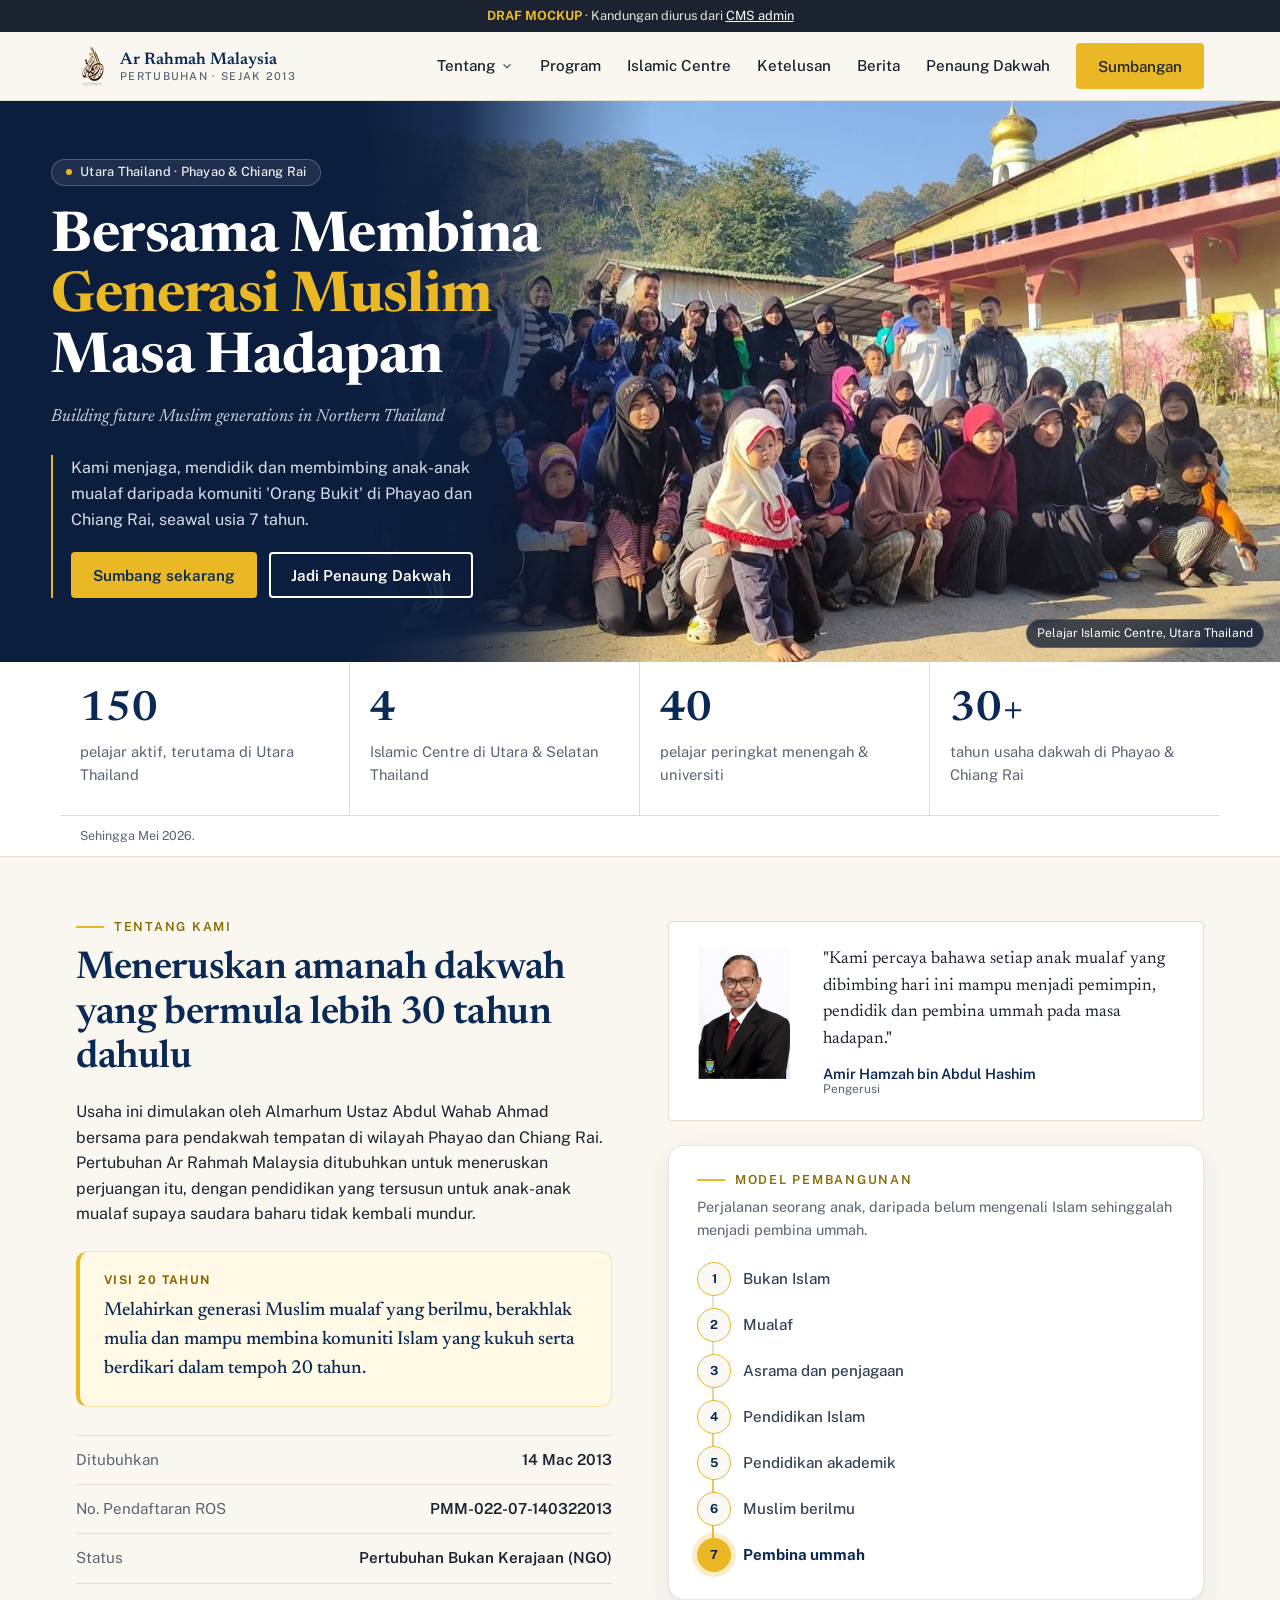
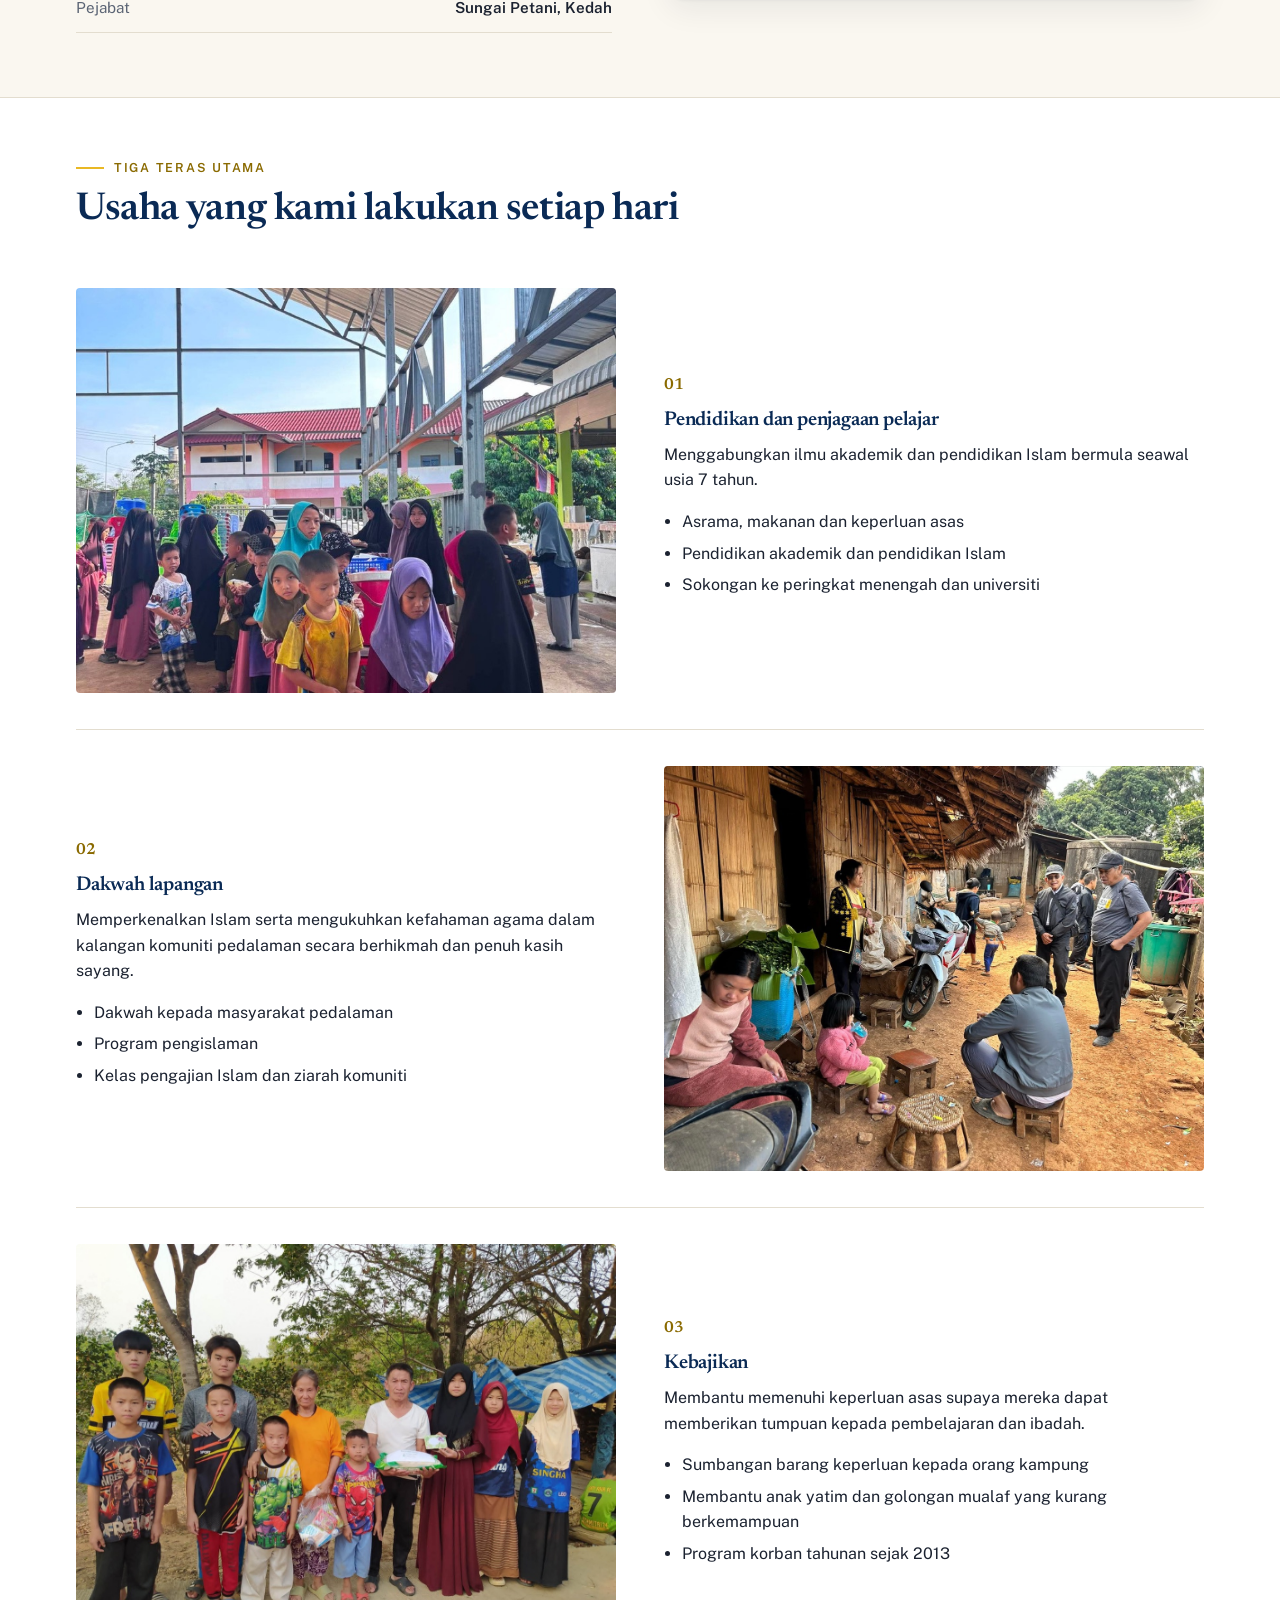
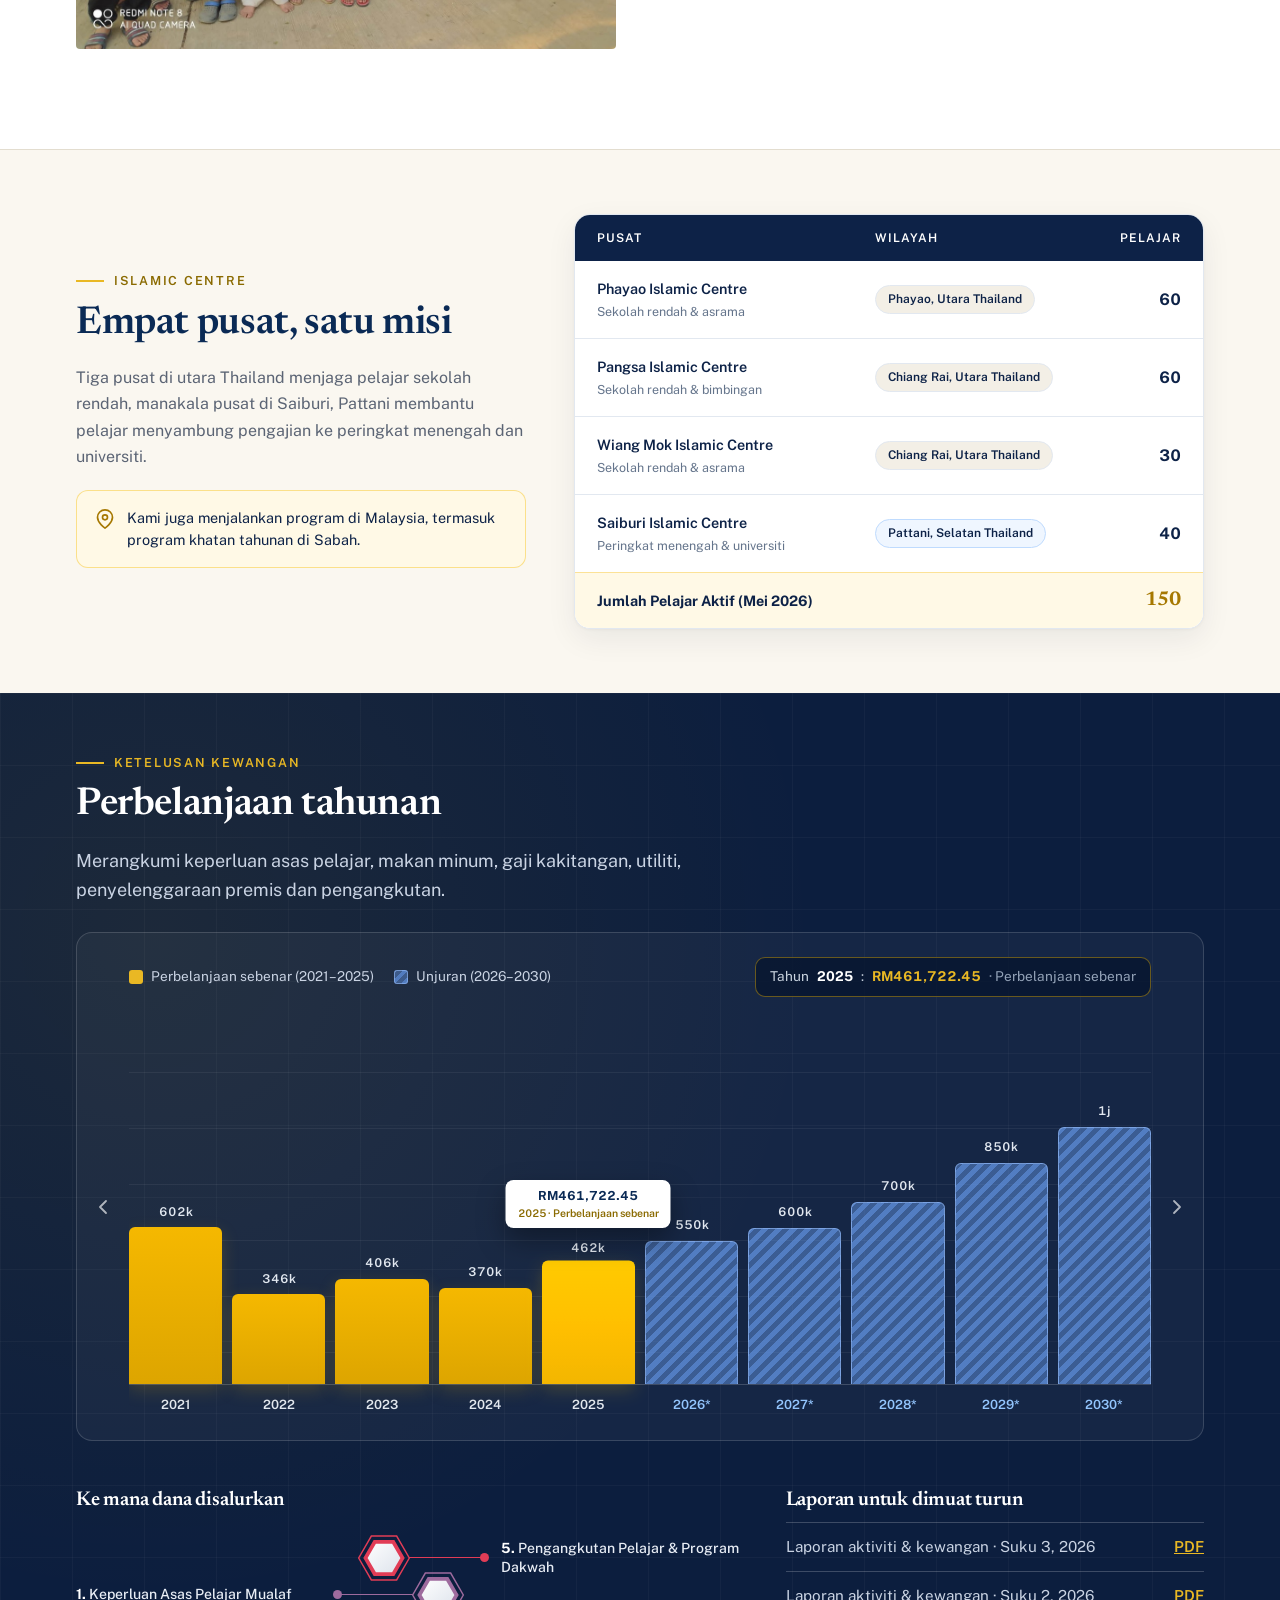
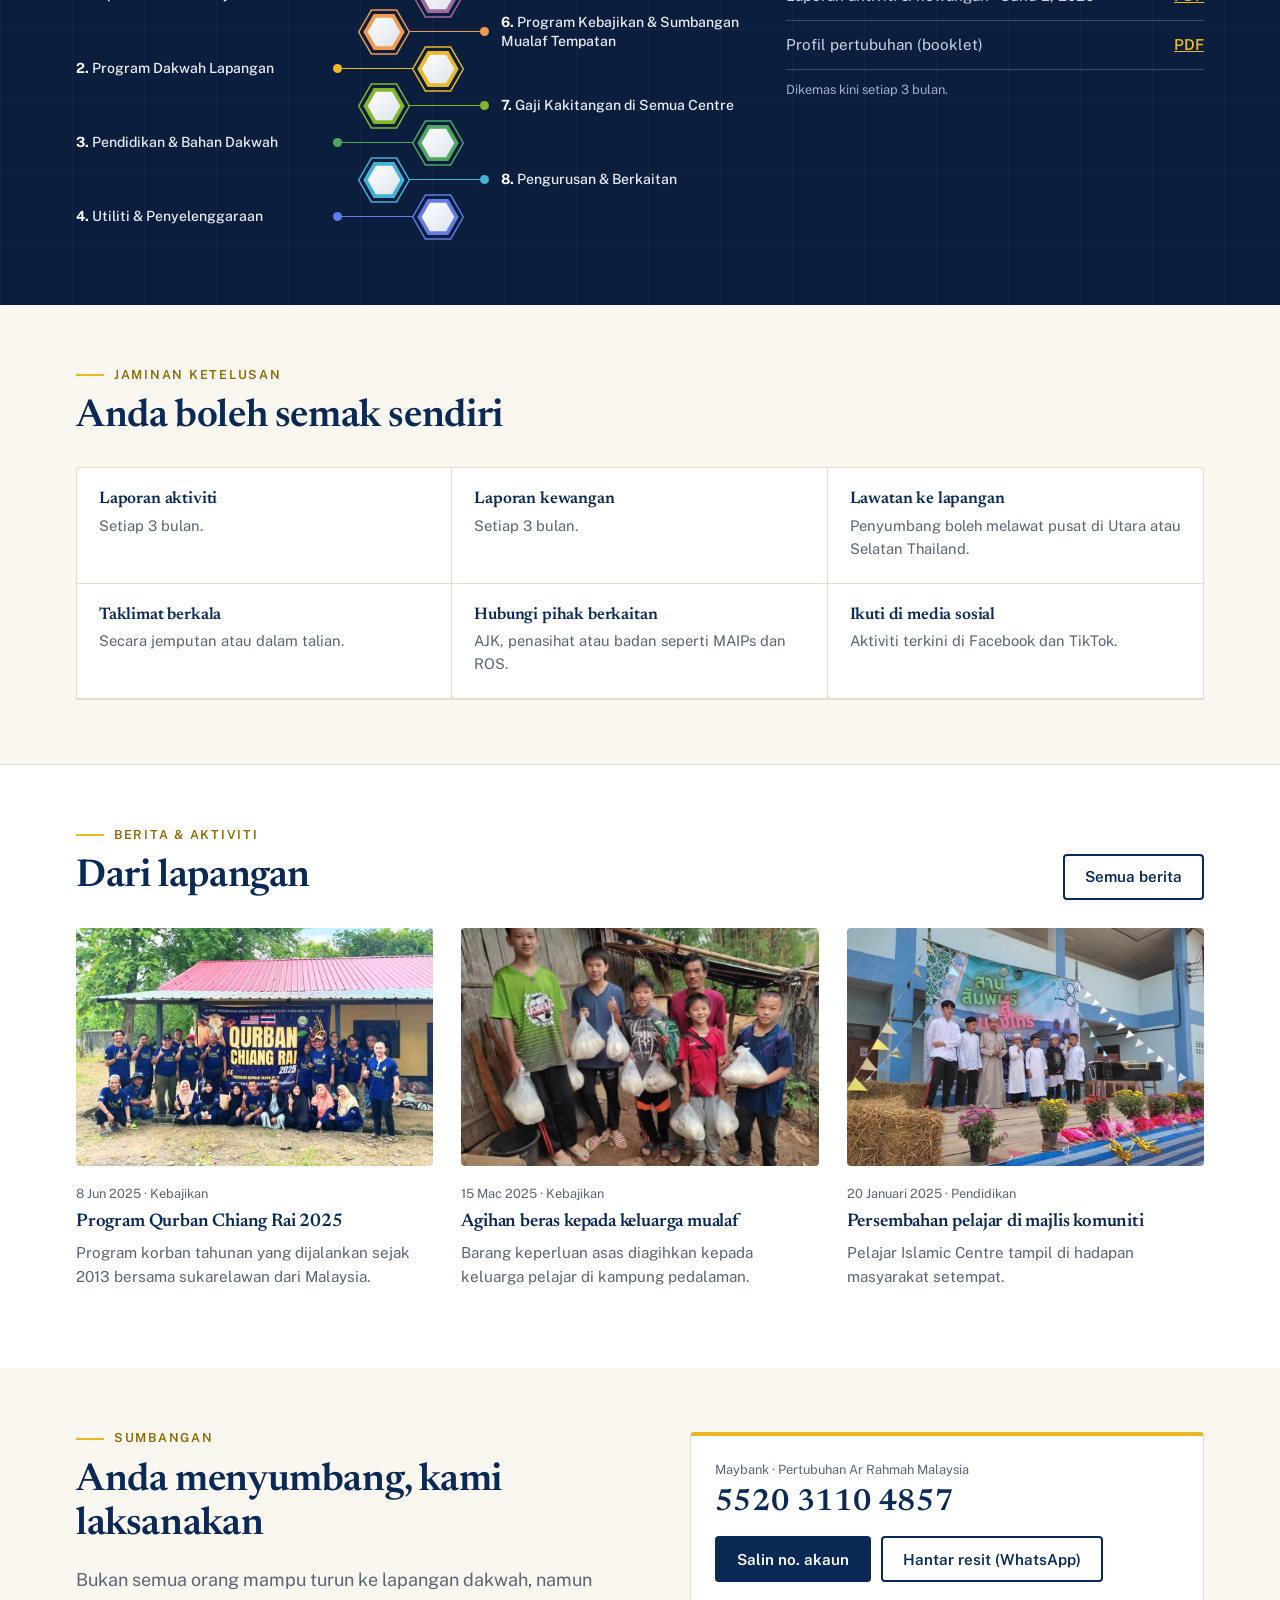
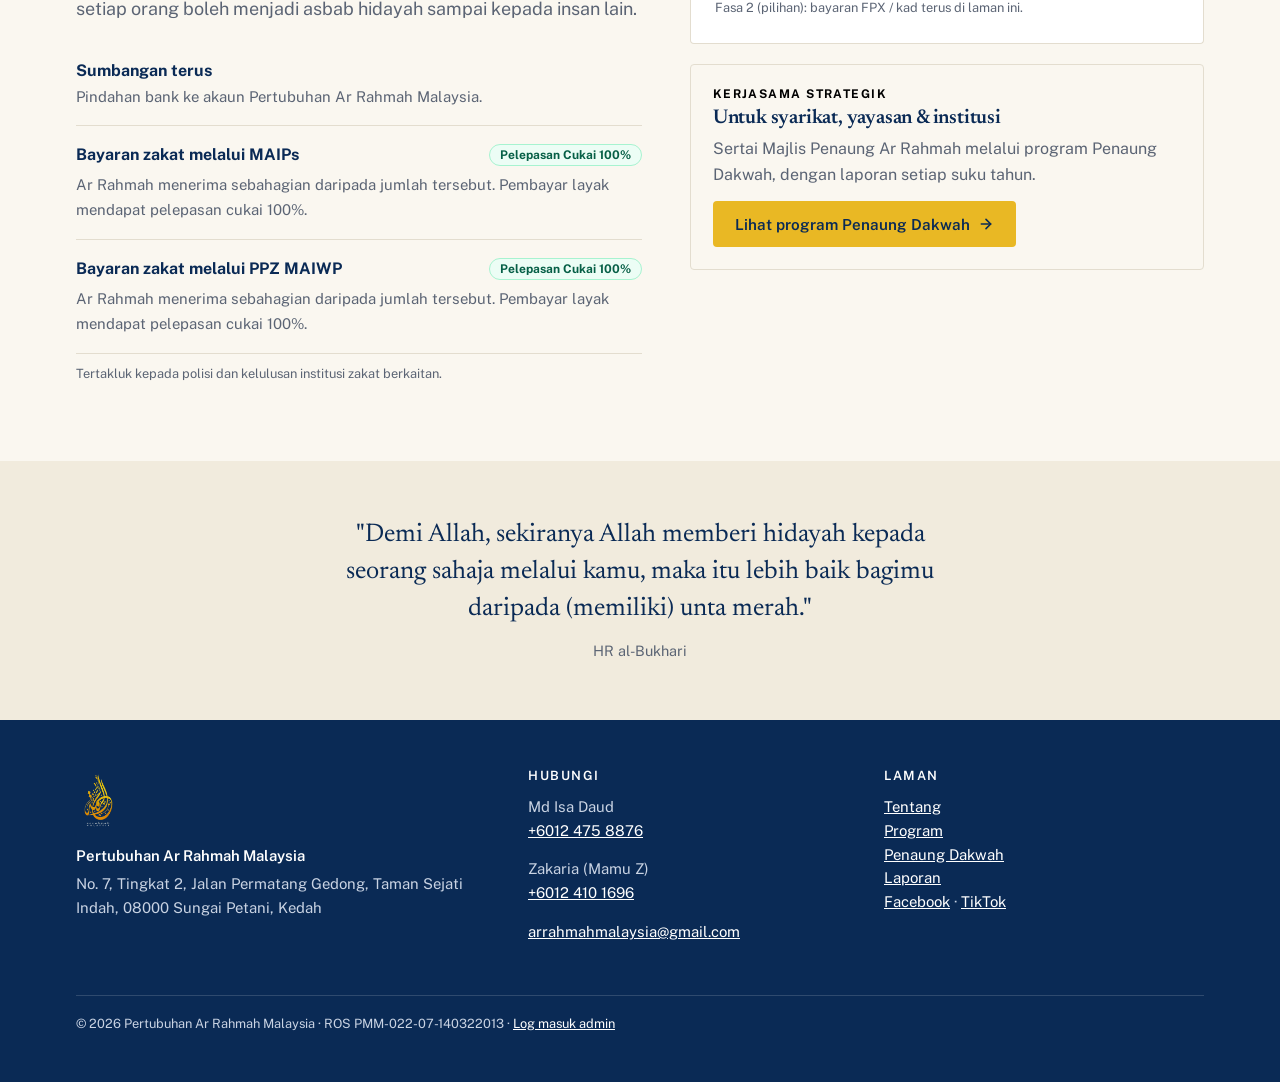
==== commit 8832c4dc: "update" ====
--- a/index.html
+++ b/index.html
@@ -408,10 +408,6 @@
   </div>
 </section>
 
-<div class="quote slogan-bar">
-  <div class="wrap">“Bersama Membina Generasi Muslim Masa Hadapan”</div>
-</div>
-
 <section class="quote">
   <div class="wrap">
     <p>"Demi Allah, sekiranya Allah memberi hidayah kepada seorang sahaja melalui kamu, maka itu lebih baik bagimu daripada (memiliki) unta merah."</p>
--- a/style.css
+++ b/style.css
@@ -54,7 +54,7 @@
 
 /* hero (layered right photo + soft left navy fade) */
 .hero{position:relative;padding:0;background:#0C1E3E;color:#fff;overflow:hidden}
-.hero-img{position:absolute;top:0;right:0;bottom:0;width:68%;z-index:1;overflow:hidden}
+.hero-img{position:absolute;top:0;right:0;bottom:0;width:74%;z-index:1;overflow:hidden}
 .hero-img img{width:100%;height:100%;object-fit:cover;object-position:center 30%}
 .hero-img figcaption{position:absolute;right:16px;bottom:14px;z-index:3;font-size:.75rem;color:#fff;background:rgba(8,22,48,.75);backdrop-filter:blur(4px);padding:4px 10px;border-radius:999px;border:1px solid rgba(255,255,255,.18)}
 
@@ -64,15 +64,20 @@
   background:linear-gradient(
     90deg,
     #0C1E3E 0%,
-    #0C1E3E 36%,
-    rgba(12,30,62,.9) 43%,
-    rgba(12,30,62,.38) 50%,
-    rgba(12,30,62,0) 57%,
+    #0C1E3E 28%,
+    rgba(12,30,62,.9) 36%,
+    rgba(12,30,62,.38) 44%,
+    rgba(12,30,62,0) 51%,
     rgba(12,30,62,0) 100%
   );
 }
 
-.hero-body{position:relative;z-index:3;min-height:560px;display:flex;align-items:center;padding:56px 16px 64px}
+.hero-body{
+  position:relative;z-index:3;min-height:560px;
+  max-width:none;margin:0;
+  display:flex;align-items:center;
+  padding:56px 24px 64px clamp(20px, 4vw, 100px);
+}
 .hero-col{max-width:540px}
 
 .hero-pill{
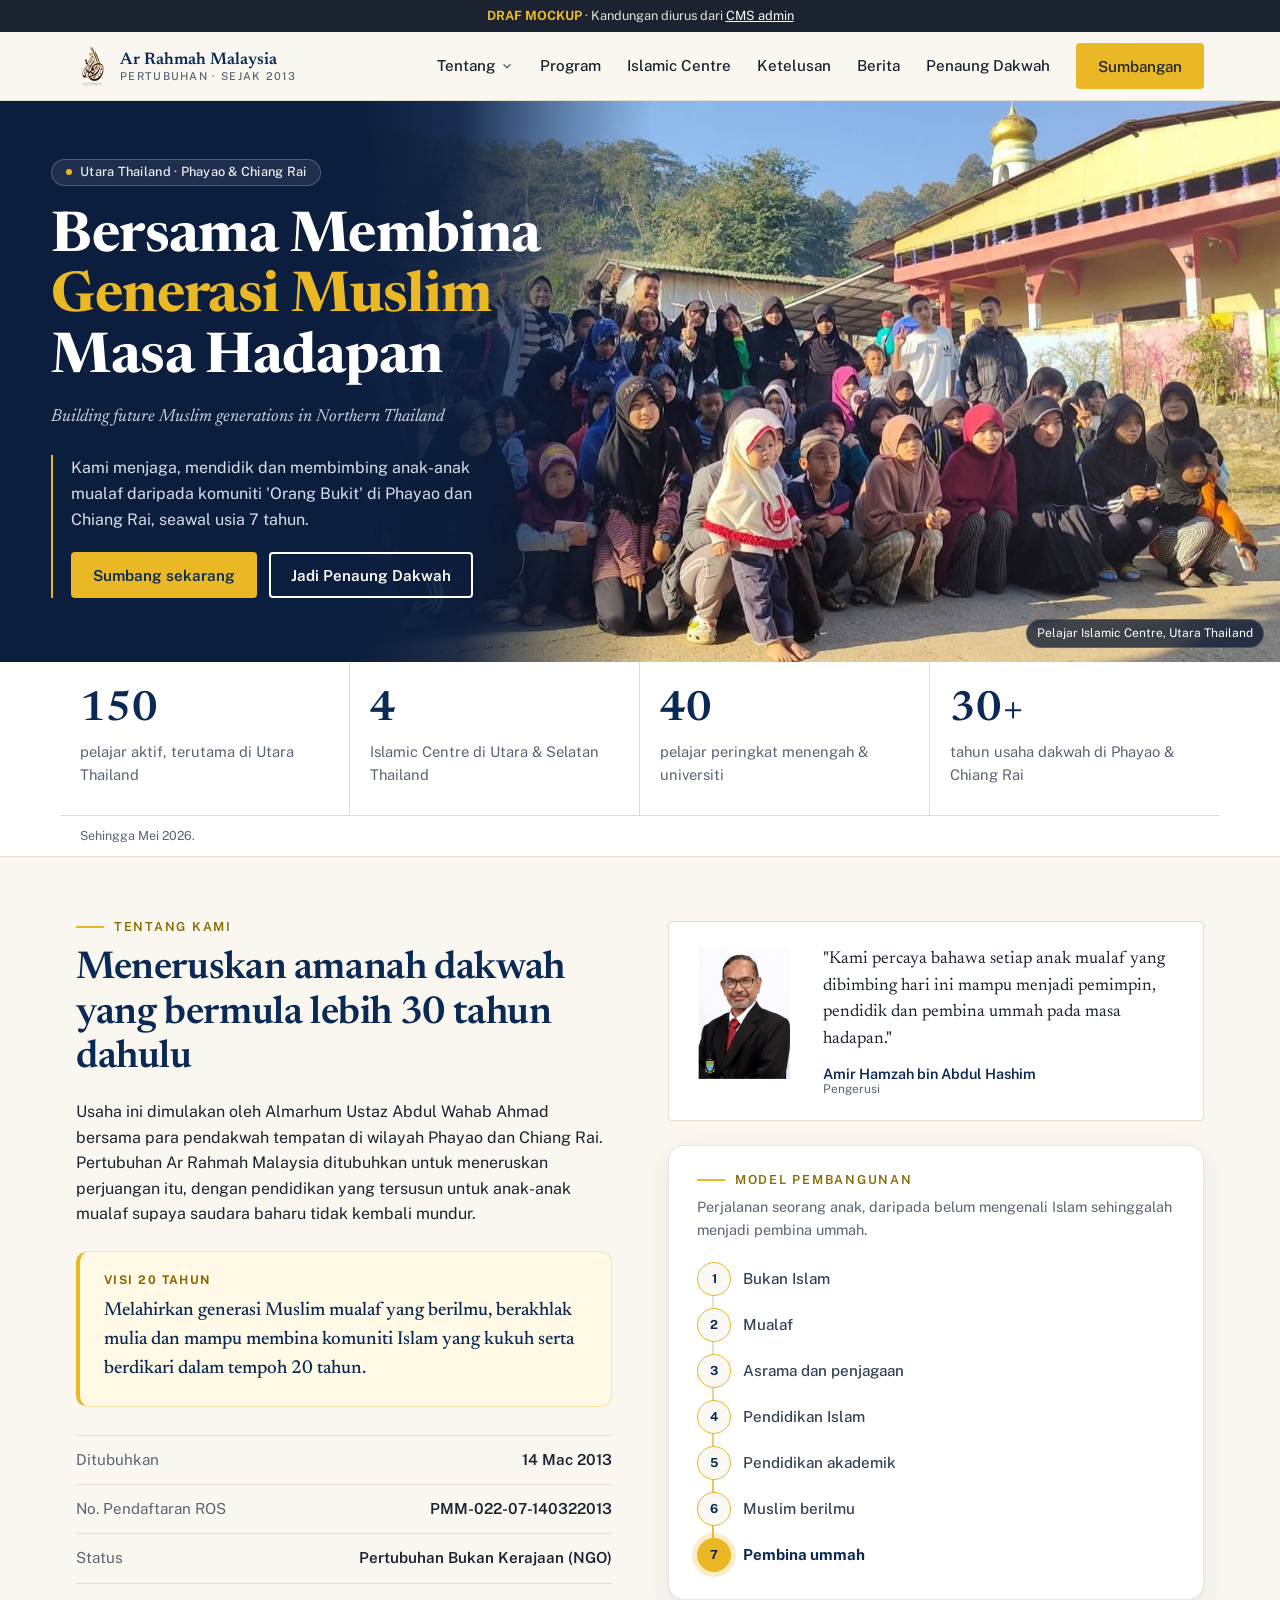
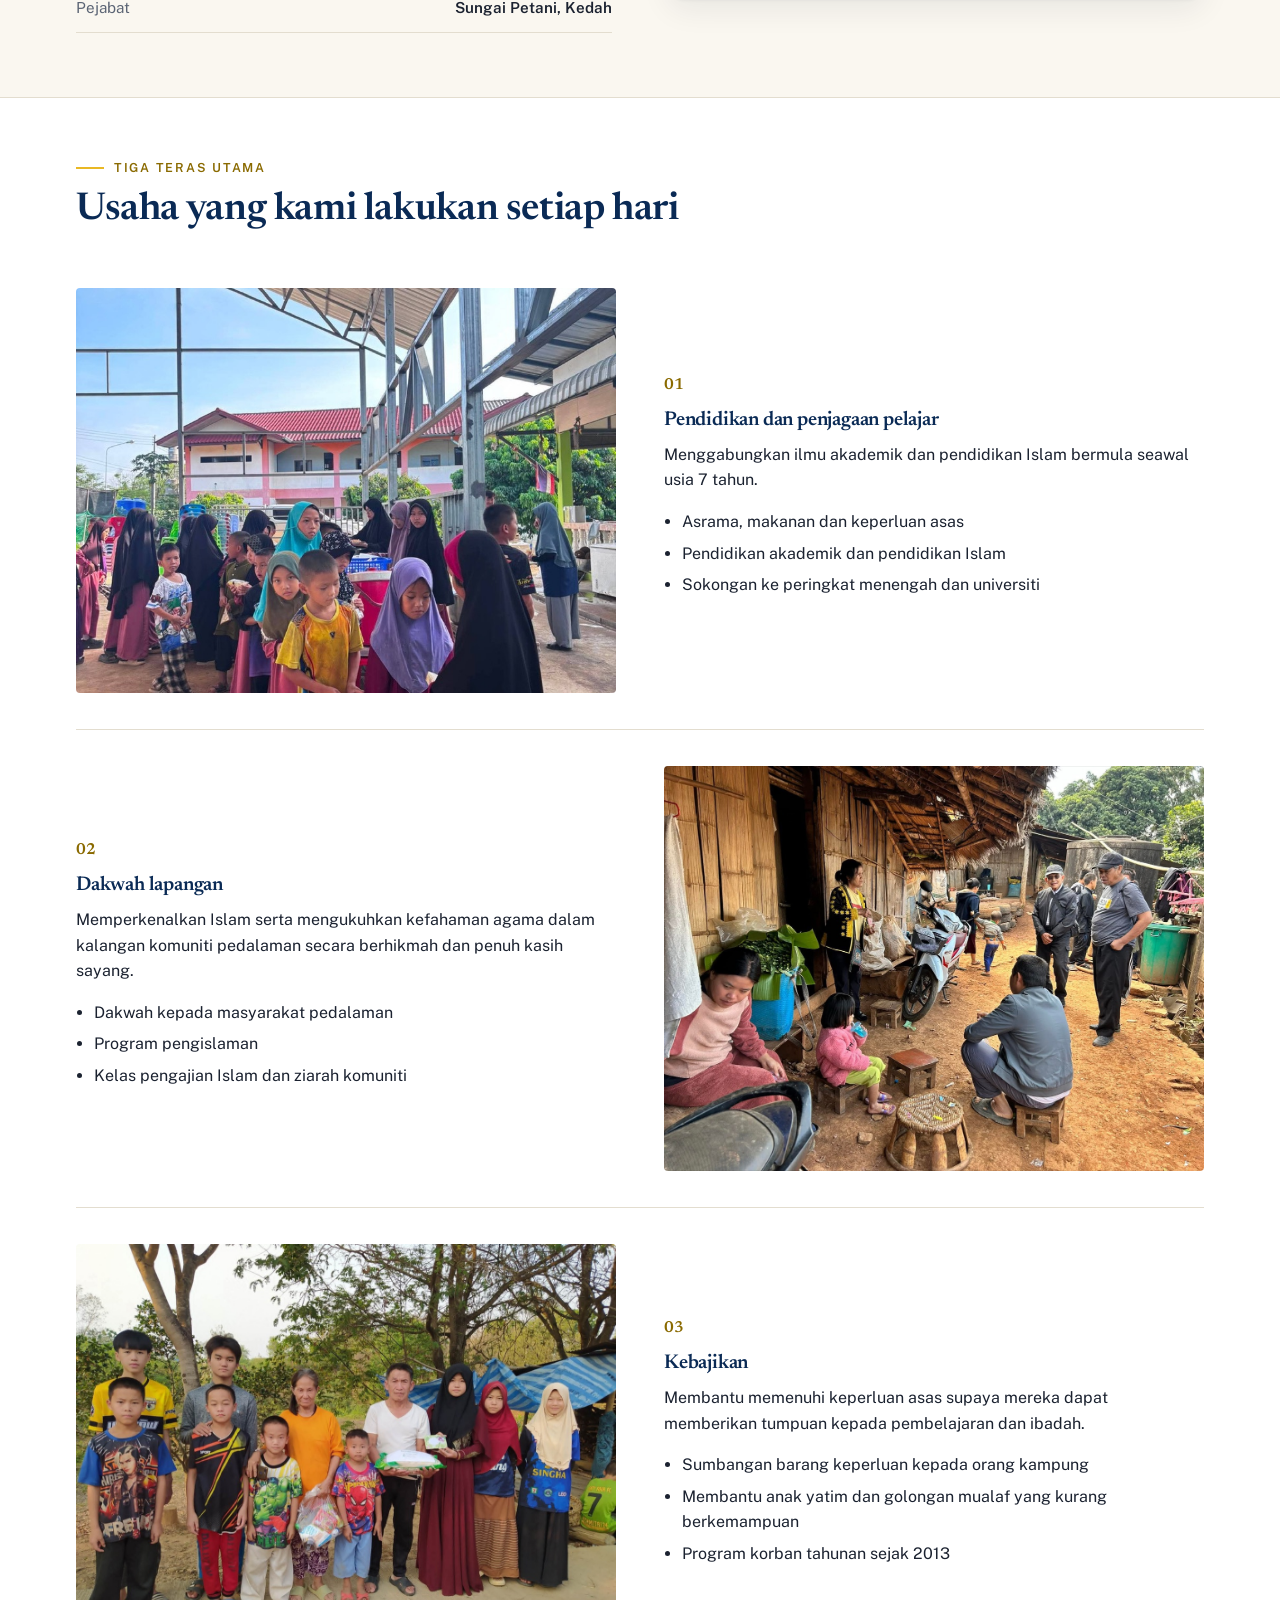
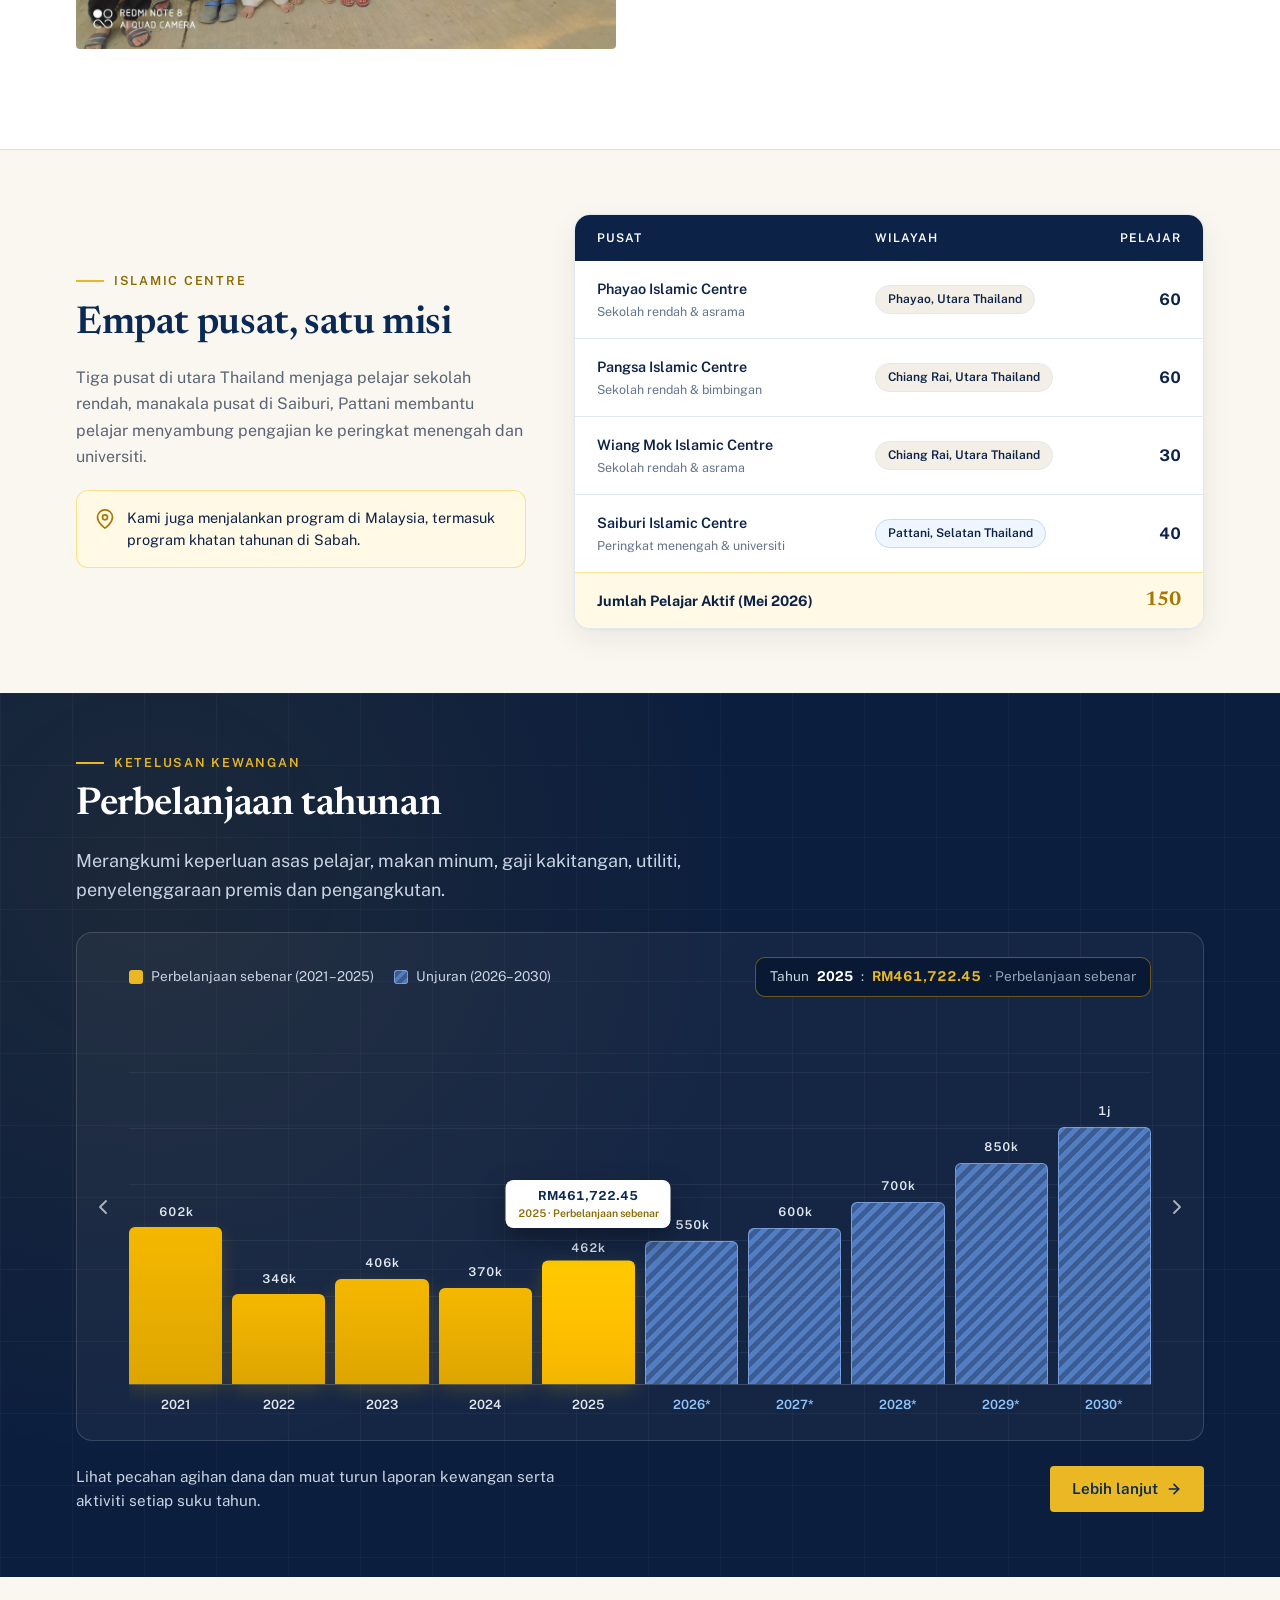
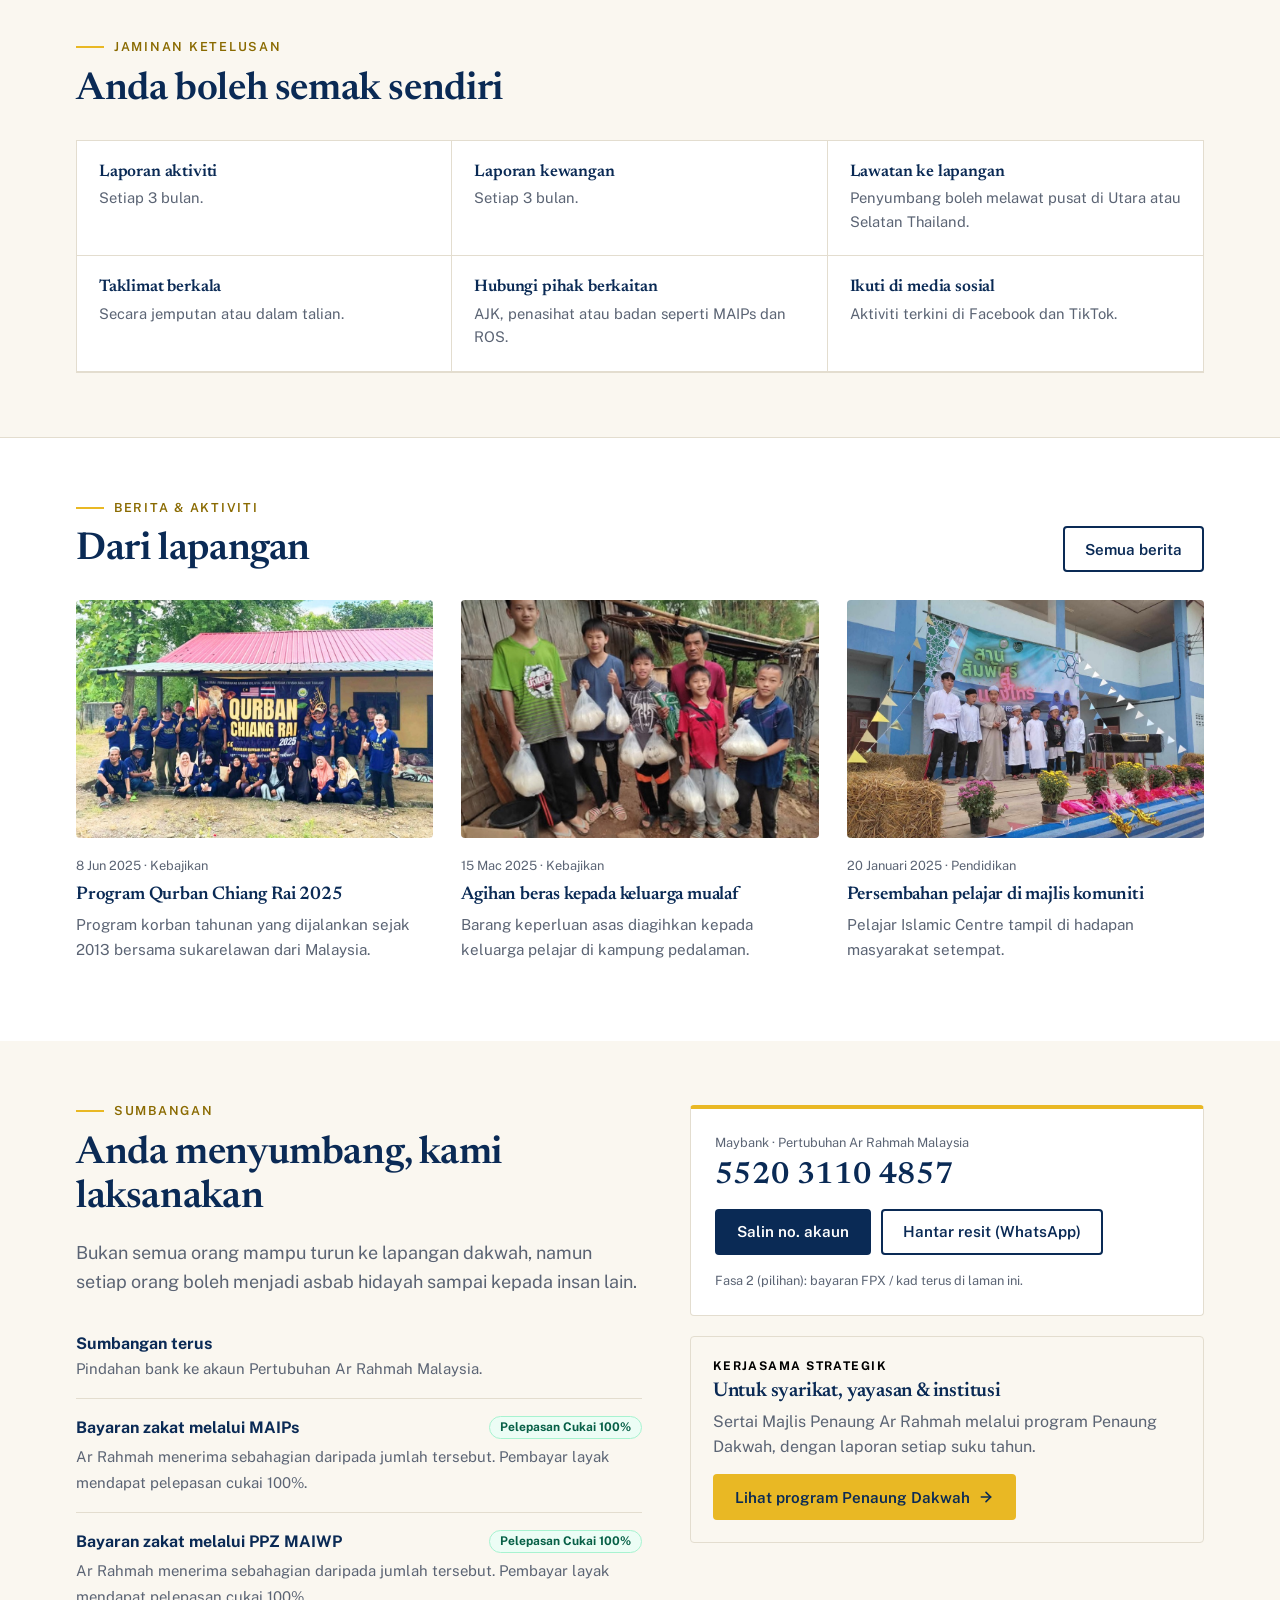
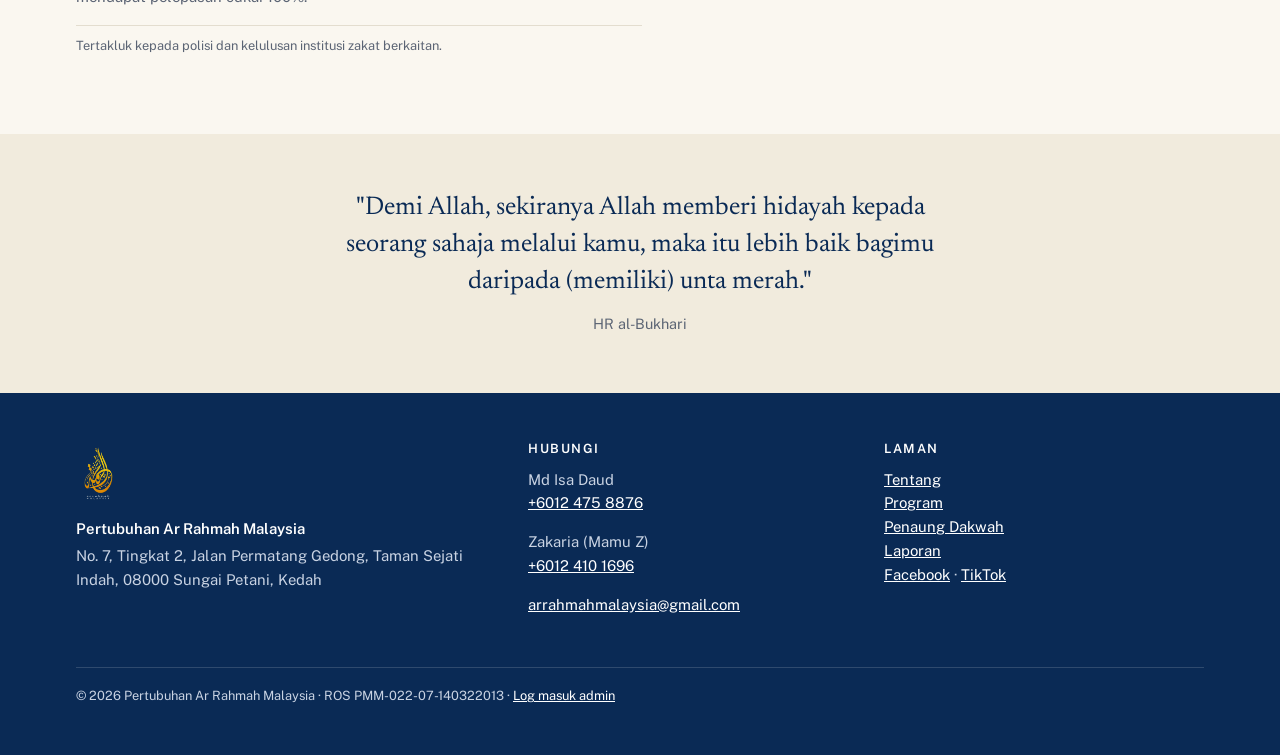
==== commit dce12a47: "update" ====
--- a/index.html
+++ b/index.html
@@ -234,100 +234,12 @@
       </div>
     </div>
 
-    <div class="spend-bottom">
-      <div>
-        <h3>Ke mana dana disalurkan</h3>
-
-        <!-- Shared light gradient for inner hexagons -->
-        <svg width="0" height="0" style="position:absolute" aria-hidden="true">
-          <defs>
-            <linearGradient id="hexFill" x1="0%" y1="0%" x2="100%" y2="100%">
-              <stop offset="0%" stop-color="#FFFFFF"/>
-              <stop offset="100%" stop-color="#DCE2EB"/>
-            </linearGradient>
-          </defs>
-        </svg>
-
-        <div class="dana-flow">
-          <div class="dana-row right" style="--c:#E13C56;--ord:5">
-            <div class="dana-left"></div>
-            <div class="dana-track">
-              <svg class="hex" viewBox="0 0 64 56" aria-hidden="true"><polygon class="hex-out" points="17,2 47,2 62,28 47,54 17,54 2,28"/><polygon class="hex-in" points="21,9 43,9 54,28 43,47 21,47 10,28"/></svg>
-              <span class="dana-line"></span><span class="dana-dot"></span>
-            </div>
-            <div class="dana-right"><b>5.</b> Pengangkutan Pelajar &amp; Program Dakwah</div>
-          </div>
-
-          <div class="dana-row left" style="--c:#9E6B9E;--ord:1">
-            <div class="dana-left"><b>1.</b> Keperluan Asas Pelajar Mualaf</div>
-            <div class="dana-track">
-              <span class="dana-dot"></span><span class="dana-line"></span>
-              <svg class="hex" viewBox="0 0 64 56" aria-hidden="true"><polygon class="hex-out" points="17,2 47,2 62,28 47,54 17,54 2,28"/><polygon class="hex-in" points="21,9 43,9 54,28 43,47 21,47 10,28"/></svg>
-            </div>
-            <div class="dana-right"></div>
-          </div>
-
-          <div class="dana-row right" style="--c:#F09B4E;--ord:6">
-            <div class="dana-left"></div>
-            <div class="dana-track">
-              <svg class="hex" viewBox="0 0 64 56" aria-hidden="true"><polygon class="hex-out" points="17,2 47,2 62,28 47,54 17,54 2,28"/><polygon class="hex-in" points="21,9 43,9 54,28 43,47 21,47 10,28"/></svg>
-              <span class="dana-line"></span><span class="dana-dot"></span>
-            </div>
-            <div class="dana-right"><b>6.</b> Program Kebajikan &amp; Sumbangan Mualaf Tempatan</div>
-          </div>
-
-          <div class="dana-row left" style="--c:#EAB924;--ord:2">
-            <div class="dana-left"><b>2.</b> Program Dakwah Lapangan</div>
-            <div class="dana-track">
-              <span class="dana-dot"></span><span class="dana-line"></span>
-              <svg class="hex" viewBox="0 0 64 56" aria-hidden="true"><polygon class="hex-out" points="17,2 47,2 62,28 47,54 17,54 2,28"/><polygon class="hex-in" points="21,9 43,9 54,28 43,47 21,47 10,28"/></svg>
-            </div>
-            <div class="dana-right"></div>
-          </div>
-
-          <div class="dana-row right" style="--c:#84B62B;--ord:7">
-            <div class="dana-left"></div>
-            <div class="dana-track">
-              <svg class="hex" viewBox="0 0 64 56" aria-hidden="true"><polygon class="hex-out" points="17,2 47,2 62,28 47,54 17,54 2,28"/><polygon class="hex-in" points="21,9 43,9 54,28 43,47 21,47 10,28"/></svg>
-              <span class="dana-line"></span><span class="dana-dot"></span>
-            </div>
-            <div class="dana-right"><b>7.</b> Gaji Kakitangan di Semua Centre</div>
-          </div>
-
-          <div class="dana-row left" style="--c:#4FA75F;--ord:3">
-            <div class="dana-left"><b>3.</b> Pendidikan &amp; Bahan Dakwah</div>
-            <div class="dana-track">
-              <span class="dana-dot"></span><span class="dana-line"></span>
-              <svg class="hex" viewBox="0 0 64 56" aria-hidden="true"><polygon class="hex-out" points="17,2 47,2 62,28 47,54 17,54 2,28"/><polygon class="hex-in" points="21,9 43,9 54,28 43,47 21,47 10,28"/></svg>
-            </div>
-            <div class="dana-right"></div>
-          </div>
-
-          <div class="dana-row right" style="--c:#42B3D5;--ord:8">
-            <div class="dana-left"></div>
-            <div class="dana-track">
-              <svg class="hex" viewBox="0 0 64 56" aria-hidden="true"><polygon class="hex-out" points="17,2 47,2 62,28 47,54 17,54 2,28"/><polygon class="hex-in" points="21,9 43,9 54,28 43,47 21,47 10,28"/></svg>
-              <span class="dana-line"></span><span class="dana-dot"></span>
-            </div>
-            <div class="dana-right"><b>8.</b> Pengurusan &amp; Berkaitan</div>
-          </div>
-
-          <div class="dana-row left" style="--c:#637BE8;--ord:4">
-            <div class="dana-left"><b>4.</b> Utiliti &amp; Penyelenggaraan</div>
-            <div class="dana-track">
-              <span class="dana-dot"></span><span class="dana-line"></span>
-              <svg class="hex" viewBox="0 0 64 56" aria-hidden="true"><polygon class="hex-out" points="17,2 47,2 62,28 47,54 17,54 2,28"/><polygon class="hex-in" points="21,9 43,9 54,28 43,47 21,47 10,28"/></svg>
-            </div>
-            <div class="dana-right"></div>
-          </div>
-        </div>
-      </div>
-
-      <div>
-        <h3>Laporan untuk dimuat turun</h3>
-        <ul class="meta-list rep-list" id="reports"></ul>
-        <p class="fine" style="color:#9FB0C8;margin-top:10px">Dikemas kini setiap 3 bulan.</p>
-      </div>
+    <div class="chart-more">
+      <p class="chart-more-note">Lihat pecahan agihan dana dan muat turun laporan kewangan serta aktiviti setiap suku tahun.</p>
+      <a class="btn btn-gold" href="ketelusan.html">
+        <span>Lebih lanjut</span>
+        <svg width="16" height="16" viewBox="0 0 24 24" fill="none" stroke="currentColor" stroke-width="2.4" stroke-linecap="round" stroke-linejoin="round" aria-hidden="true"><path d="M5 12h14"/><path d="m12 5 7 7-7 7"/></svg>
+      </a>
     </div>
   </div>
 </section>
--- a/style.css
+++ b/style.css
@@ -678,4 +678,40 @@
   .ajk-lead-card,.ajk-card{grid-template-columns:1fr;text-align:center;justify-items:center;gap:16px}
   .ajk-meta li{justify-content:center;flex-wrap:wrap}
   .ajk-meta b{min-width:auto}
+}
+
+/* main page ketelusan CTA row below bar chart */
+.chart-more{
+  display:flex;align-items:center;justify-content:space-between;
+  flex-wrap:wrap;gap:16px;margin-top:24px;
+}
+.chart-more-note{margin:0;color:#C9D3E3;font-size:.95rem;max-width:56ch}
+
+/* standalone ketelusan.html page */
+.ketelusan-page{padding:56px 0 80px}
+.ketelusan-head{
+  display:flex;align-items:flex-end;justify-content:space-between;
+  flex-wrap:wrap;gap:20px;
+  padding-bottom:36px;border-bottom:1px solid rgba(255,255,255,.14);
+}
+.ketelusan-head h1{color:#fff;font-size:clamp(2rem,4.5vw,3rem);margin-bottom:10px}
+.ketelusan-head .lead{margin:0}
+.ketelusan-back{color:#fff;border-color:rgba(255,255,255,.35)}
+.ketelusan-back:hover{background:rgba(255,255,255,.08)}
+
+.ketelusan-block{margin-top:48px}
+.ketelusan-block h2{font-size:clamp(1.5rem,3vw,2rem);margin-bottom:10px}
+
+.dana-wide{max-width:860px;margin:28px auto 0}
+.dana-wide .dana-left,.dana-wide .dana-right{font-size:.96rem}
+
+.report-panel{
+  background:rgba(255,255,255,.04);
+  border:1px solid rgba(255,255,255,.15);
+  border-radius:16px;
+  padding:28px 32px;
+}
+
+@media (max-width:680px){
+  .report-panel{padding:22px 18px}
 }
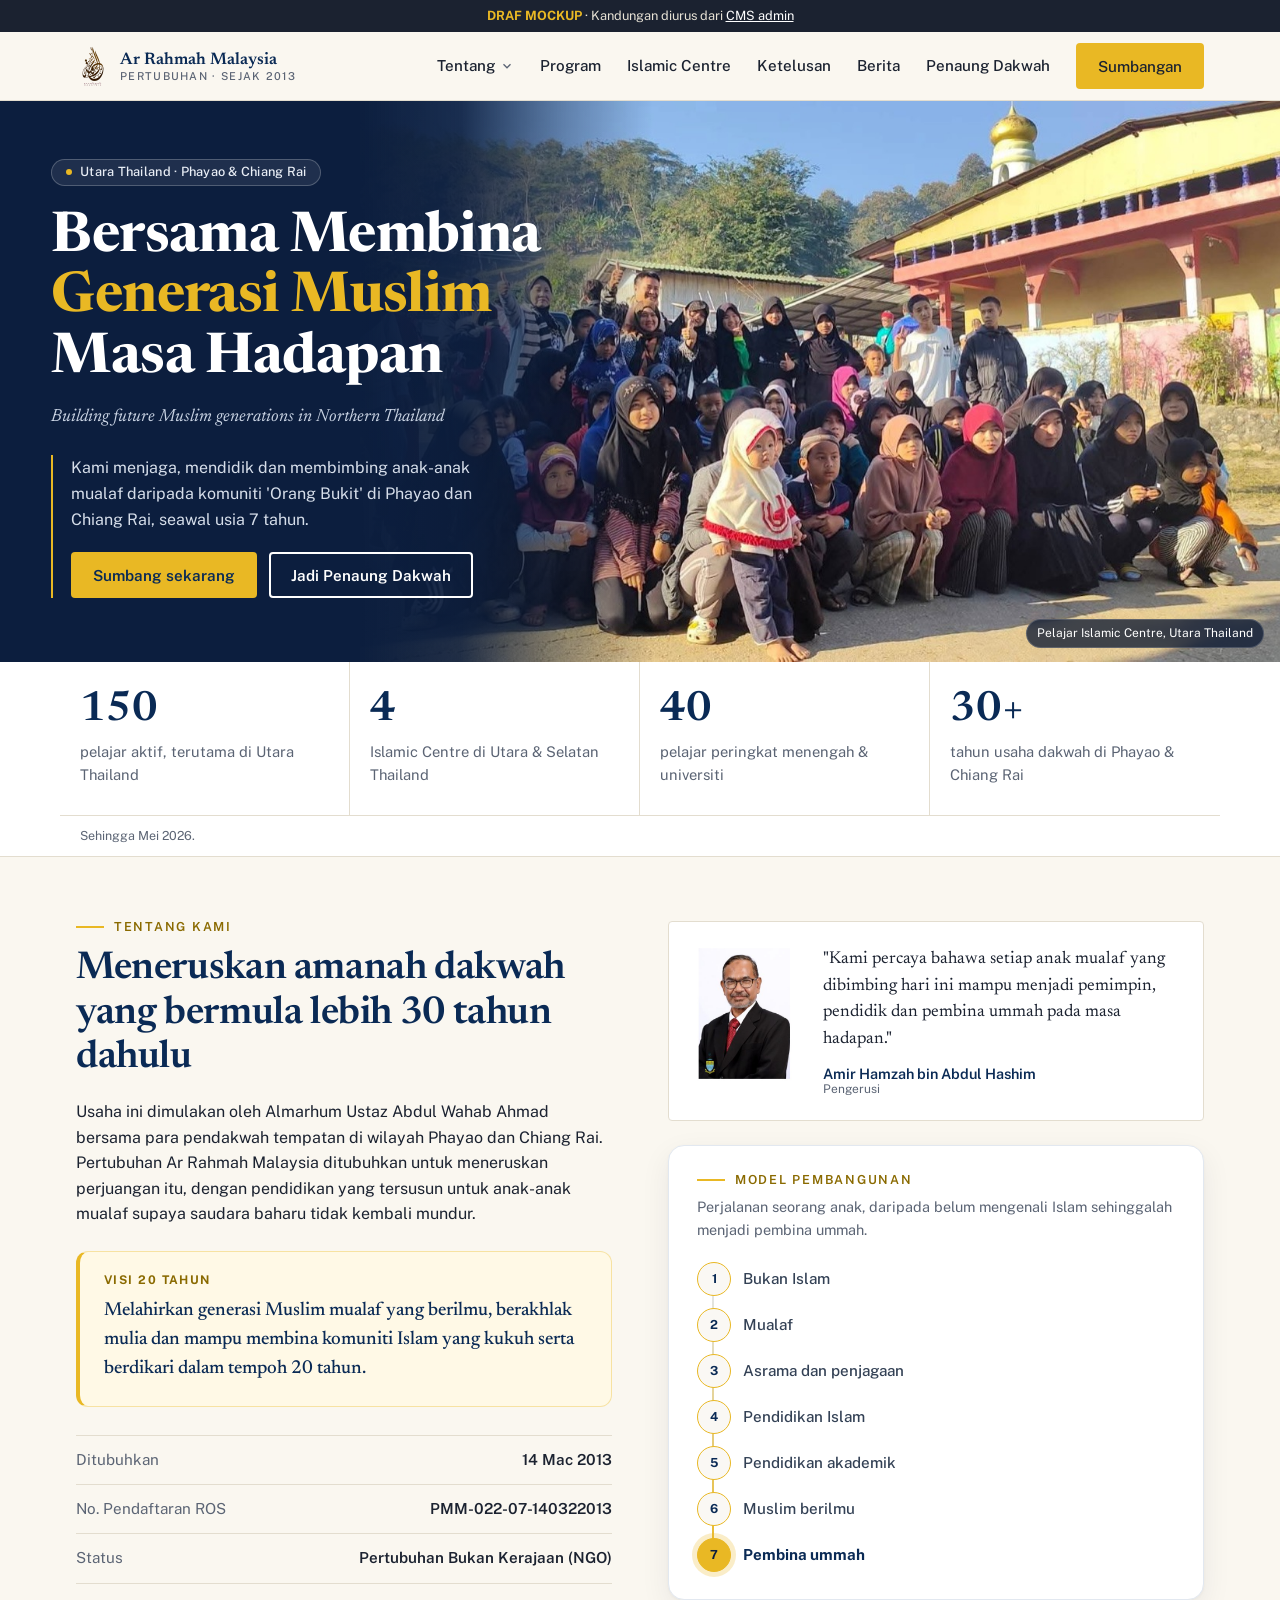
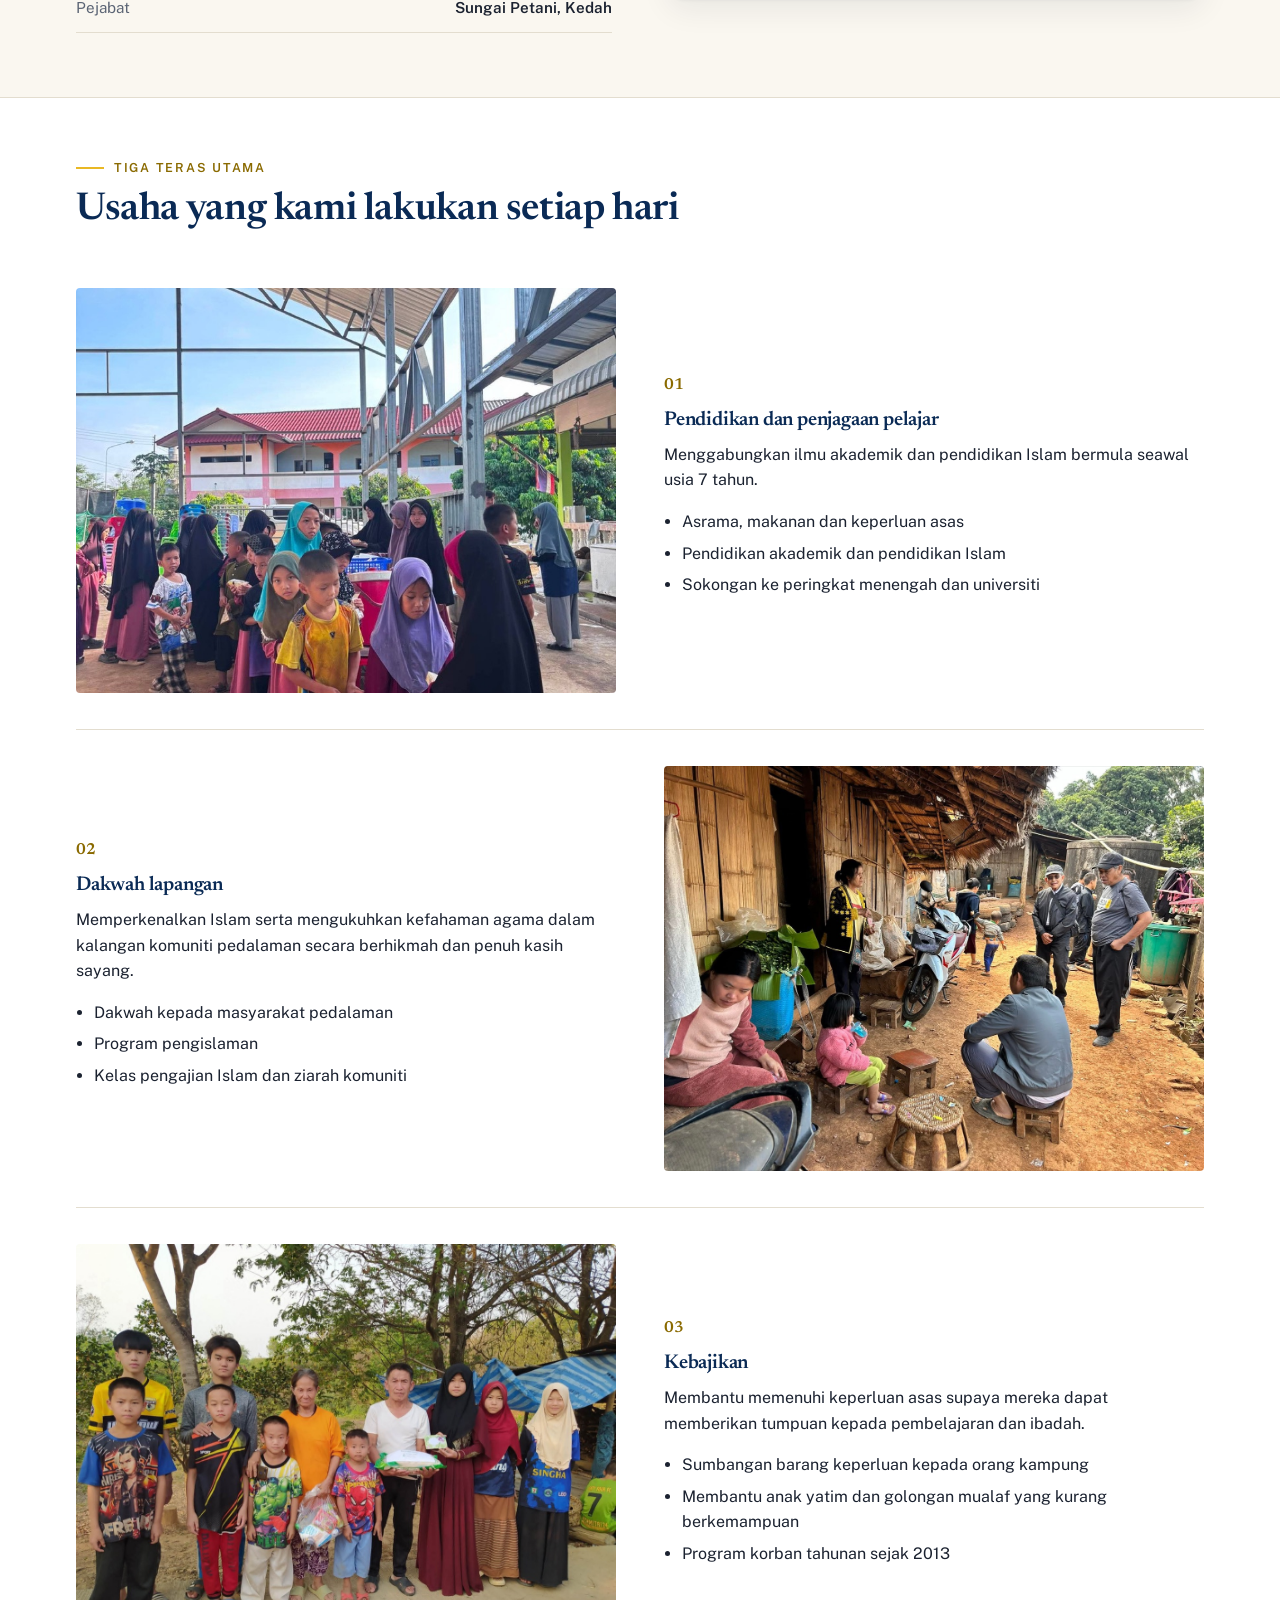
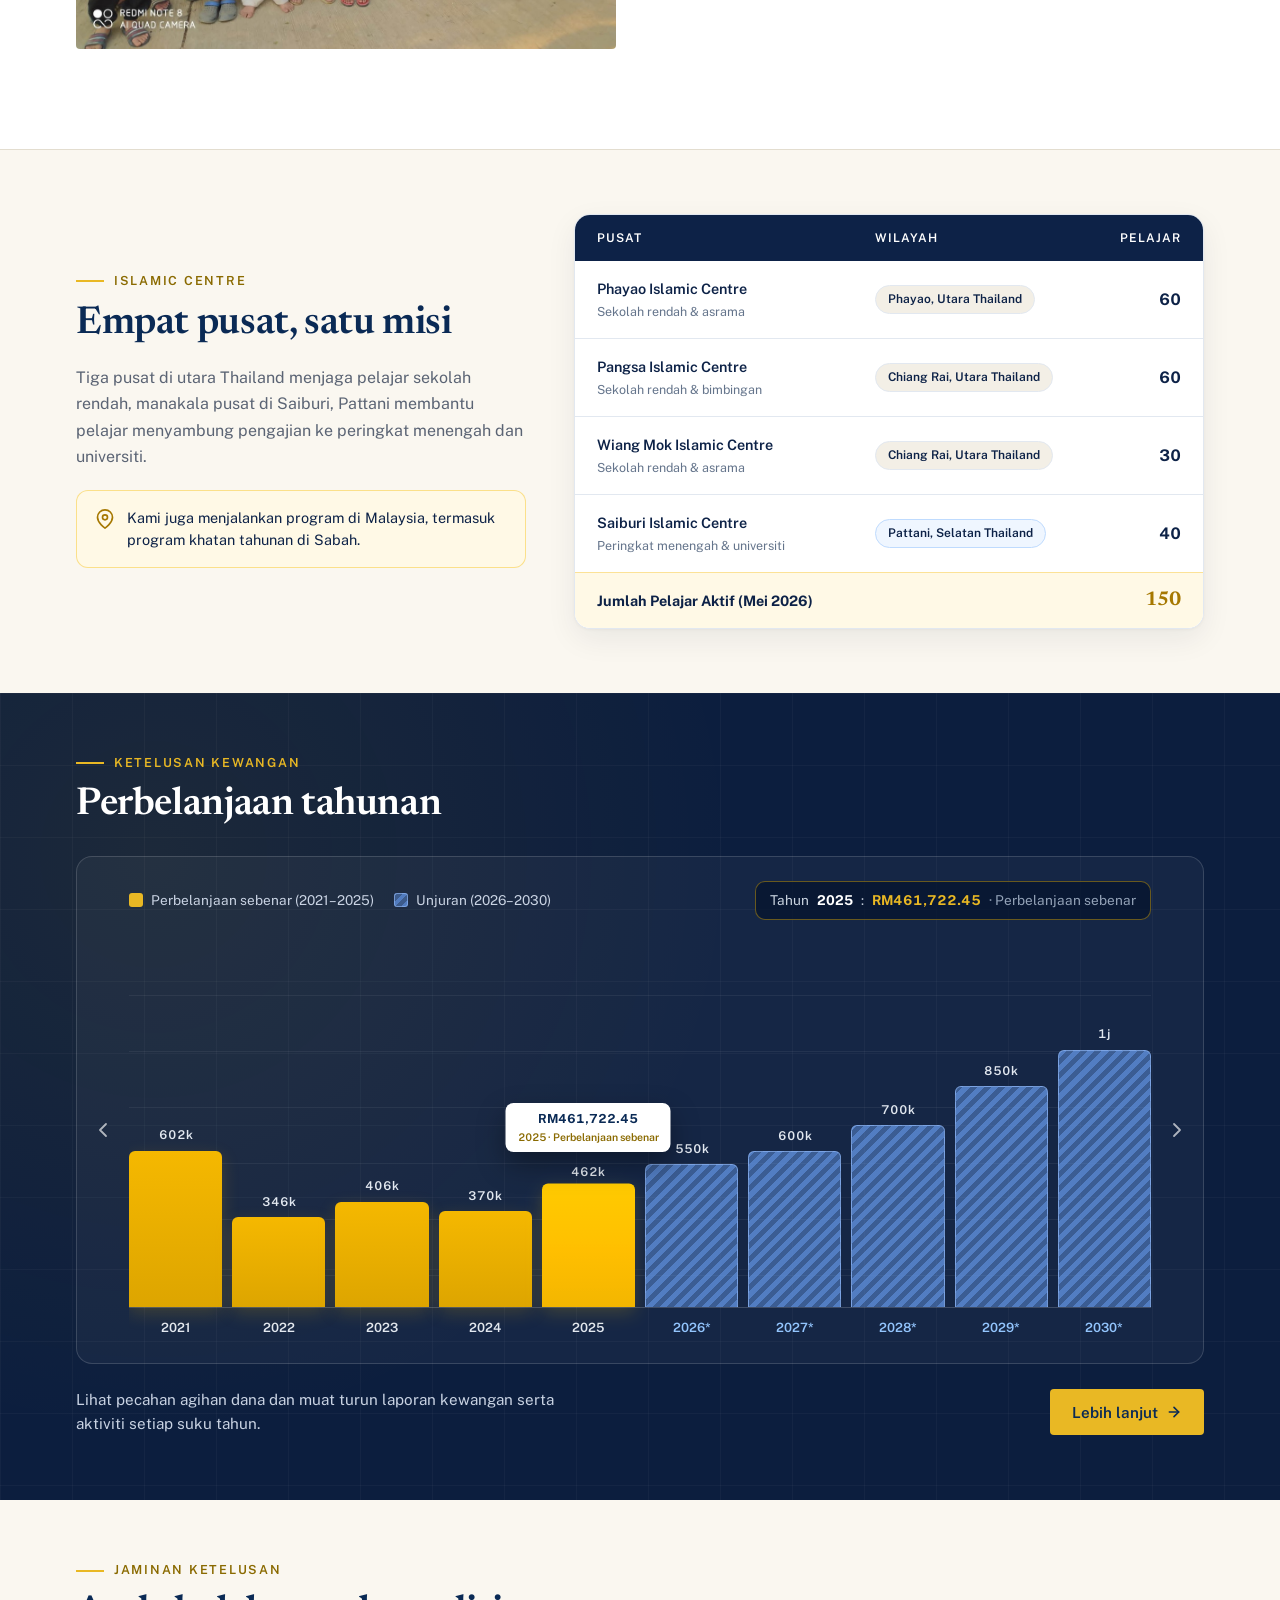
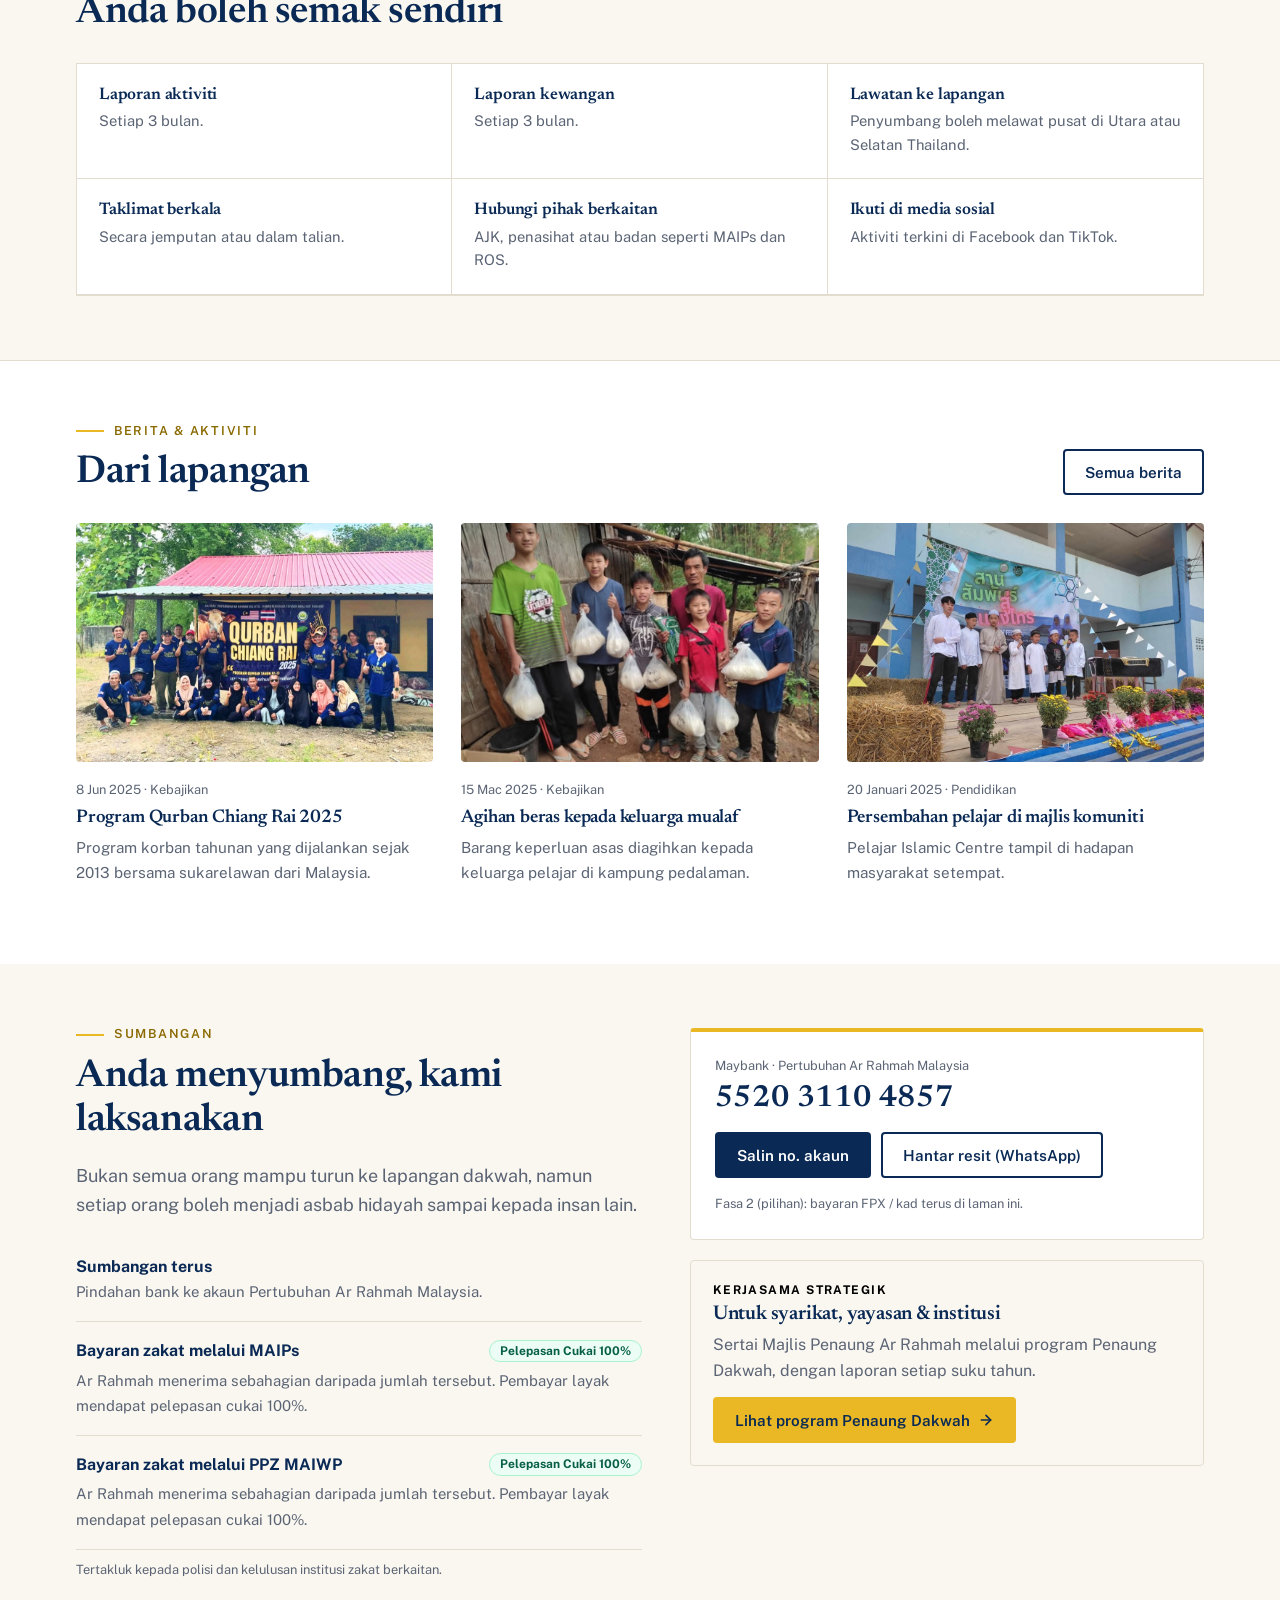
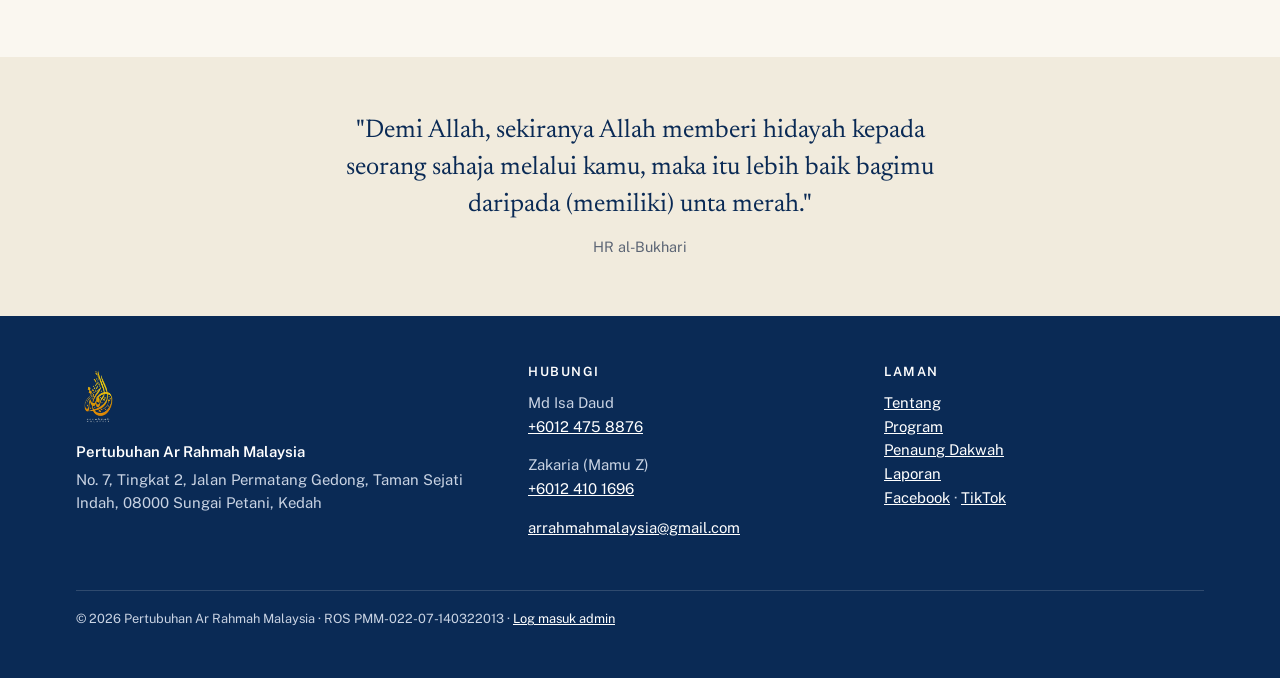
==== commit a50d0ee7: "update" ====
--- a/index.html
+++ b/index.html
@@ -206,7 +206,6 @@
   <div class="wrap">
     <p class="eyebrow">Ketelusan kewangan</p>
     <h2>Perbelanjaan tahunan</h2>
-    <p class="lead">Merangkumi keperluan asas pelajar, makan minum, gaji kakitangan, utiliti, penyelenggaraan premis dan pengangkutan.</p>
 
     <div class="chart-panel">
       <button type="button" class="chart-nav prev" id="chart-prev" aria-label="Tahun sebelumnya">
